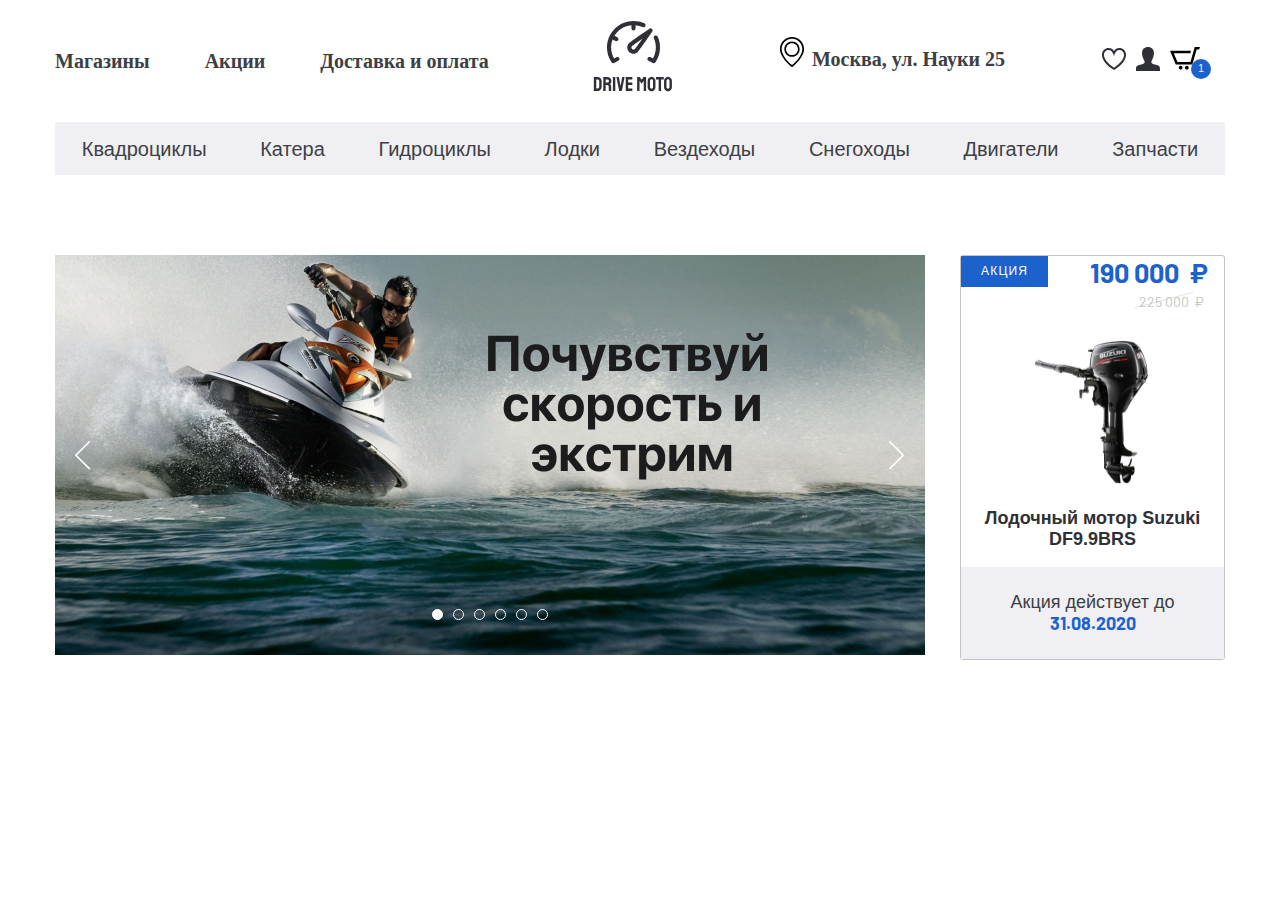
==== index.html @ 630fdca0 "Адаптив шапки и баннера index.html" ====
<!DOCTYPE html>
<html lang="ru">
<head>
  <meta charset="UTF-8">
  <meta name="viewport" content="width=device-width, initial-scale=1.0">
  <meta http-equiv="X-UA-Compatible" content="ie=edge">
  <title>Интернет-магазин мыла ручной работы</title>
  <link rel="stylesheet" href="css/normalize.css">
  <link rel="stylesheet" href="css/slick.css">
  <link rel="stylesheet" href="css/fonts.css">
  <link rel="stylesheet" href="css/ion.rangeSlider.min.css">
  <link rel="stylesheet" href="css/jquery.formstyler.css">
  <link rel="stylesheet" href="css/jquery.rateyo.min.css">
  <link rel="stylesheet" href="css/jquery.formstyler.theme.css">
  <link href="https://fonts.googleapis.com/css2?family=Barlow:wght@400;700&display=swap" rel="stylesheet">
  <link rel="stylesheet" href="css/style.css">
  <link rel="stylesheet" href="css/media.css">
</head>
<body>

   <header class="header page-section">
      <div class="header__top">
        <div class="container">
           <div class="header__top-inner">
              <nav class="menu">
                <button class="menu__btn">
                  <div class="menu__btn-line"></div>
                  <div class="menu__btn-line"></div>
                  <div class="menu__btn-line"></div>
                </button>
                 <ul class="menu__list">
                    <li class="menu__item"><a class="menu__link" href="#">Магазины</a></li>
                    <li class="menu__item"><a class="menu__link" href="#">Акции</a></li>
                    <li class="menu__item"><a class="menu__link" href="#">Доставка и оплата</a></li>
                 </ul>
              </nav>
              <a class="mobile-logo" href="#">
                <img class="mobile-logo__img" src="images/mobile-logo.svg" alt="">
              </a>
              <a class="logo" href="#">
                 <img class="logo__img" src="images/logo.svg" alt="">
              </a>
              <div class="header__box">
                 <p class="header__address">Москва, ул. Науки 25</p>
                 <ul class="user-list">
                    <li class="user-list__item">
                       <a class="user-list__link" href="#">
                          <img src="images/favorite.svg" alt="">
                       </a>
                    </li>
                    <li class="user-list__item">
                       <a class="user-list__link" href="#">
                          <img src="images/user.svg" alt="">
                       </a>
                    </li>
                    <li class="user-list__item">
                       <a class="user-list__link basket" href="#">
                          <img src="images/basket.svg" alt="">
                          <p class="basket__num">1</p>
                       </a>
                    </li>
                 </ul>
              </div>
           </div>
        </div>  
      </div>
      <ul class="menu-mobile__list">
        <li class="menu-mobile__item">
          <a class="menu-mobile__link" href="#">
            <img class="menu-mobile__img" src="../images/user.svg" alt="">
            <p>Войти</p>
          </a>
        </li>
        <li class="menu-mobile__item">
          <a class="menu-mobile__link" href="#">
            <img class="menu-mobile__img" src="../images/user.svg" alt="">
            <p>Регистрация</p>
          </a>
        </li>
        <li class="menu-mobile__item">
          <a class="menu-mobile__link" href="#">
            <img class="menu-mobile__img" src="../images/heart.svg" alt="">
            <p>Избранное</p>
          </a>
        </li>
        <li class="menu-mobile__item">
          <a class="menu-mobile__link" href="#">
            <img class="menu-mobile__img" src="../images/basket.svg" alt="">
            <p>Корзина</p>
          </a>
        </li>
        <li class="menu-mobile__item">
          <a class="menu-mobile__link" href="#">
            <img class="menu-mobile__img" src="../images/shop.svg" alt="">
            <p>Магазины</p>
          </a>
        </li>
        <li class="menu-mobile__item">
          <a class="menu-mobile__link" href="#">
            <img class="menu-mobile__img" src="../images/sale.svg" alt="">
            <p>Акции</p>
          </a>
        </li>
        <li class="menu-mobile__item">
          <a class="menu-mobile__link" href="#">
            <img class="menu-mobile__img" src="../images/delivery.svg" alt="">
            <p>Доставка и оплата</p>
          </a>
        </li>
        <li class="menu-mobile__item">
          <a class="menu-mobile__link" href="#">
            <p>Квадроциклы</p>
          </a>
        </li>
        <li class="menu-mobile__item">
          <a class="menu-mobile__link" href="#">
            <p>Катера</p>
          </a>
        </li>
        <li class="menu-mobile__item">
          <a class="menu-mobile__link" href="#">
            <p>Гидроциклы</p>
          </a>
        </li>
        <li class="menu-mobile__item">
          <a class="menu-mobile__link" href="#">
            <p>Лодки</p>
          </a>
        </li>
        <li class="menu-mobile__item">
          <a class="menu-mobile__link" href="#">
            <p>Вездеходы</p>
          </a>
        </li>
        <li class="menu-mobile__item">
          <a class="menu-mobile__link" href="#">
            <p>Снегоходы</p>
          </a>
        </li>
        <li class="menu-mobile__item">
          <a class="menu-mobile__link" href="#">
            <p>Двигатели</p>
          </a>
        </li>
        <li class="menu-mobile__item">
          <a class="menu-mobile__link" href="#">
            <p>Запчасти</p>
          </a>
        </li>
      </ul>
      <div class="header__bottom">
        <div class="container">
              <ul class="menu-categories">
                <li class="menu-categories__item">
                   <a class="menu-categories__link" href="#">Квадроциклы</a>
                </li>
                <li class="menu-categories__item">
                   <a class="menu-categories__link" href="#">Катера</a>
                </li>
                <li class="menu-categories__item">
                   <a class="menu-categories__link" href="#">Гидроциклы</a>
                </li>
                <li class="menu-categories__item">
                   <a class="menu-categories__link" href="#">Лодки</a>
                </li>
                <li class="menu-categories__item">
                   <a class="menu-categories__link" href="#">Вездеходы</a>
                </li>
                <li class="menu-categories__item">
                   <a class="menu-categories__link" href="#">Снегоходы</a>
                </li>
                <li class="menu-categories__item">
                   <a class="menu-categories__link" href="#">Двигатели</a>
                </li>
                <li class="menu-categories__item">
                   <a class="menu-categories__link" href="#">Запчасти</a>
                </li>
              </ul>
        </div> 
      </div>
   </header>

   <section class="banner-section page-section">
      <div class="container">
         <div class="banner-section__inner">
            <div class="banner-section__slider">
               <a class="banner-section__slider-item">
                  <img class="banner-section__slider-img" src="images/banner-slider.jpg" alt="">
               </a>
               <a class="banner-section__slider-item" href="#">
                  <img class="banner-section__slider-img" src="images/banner-slider.jpg" alt="">
               </a>
               <a class="banner-section__slider-item" href="#">
                  <img class="banner-section__slider-img" src="images/banner-slider.jpg" alt="">
               </a>
               <a class="banner-section__slider-item" href="#">
                  <img class="banner-section__slider-img" src="images/banner-slider.jpg" alt="">
               </a>
               <a class="banner-section__slider-item" href="#">
                  <img class="banner-section__slider-img" src="images/banner-slider.jpg" alt="">
               </a>
               <a class="banner-section__slider-item" href="#">
                  <img class="banner-section__slider-img" src="images/banner-slider.jpg" alt="">
               </a>
            </div>
              <a class="banner-section__item sale-item" href="#">
                <div class="sale-item__top">
                    <p class="sale-item__info">
                      акция
                    </p>
                    <div class="sale-item__price">
                      <div class="price sale-item__price-new">190 000</div>
                      <div class="price sale-item__price-old">225 000</div>
                    </div>
                </div>
                    <img alt="" class="sale-item__img" src="images/content/sale-1.png">
                    <h5 class="sale-item__title">Лодочный мотор Suzuki DF9.9BRS</h5>
                    <div class="sale-item__footer">
                      Акция действует до
                      <span>31.08.2020</span>
                    </div>
              </a>
          </div>
      </div>
   </section>

<!--   <div class="search page-section">
    <div class="container">
    <div class="search__inner">
      <div class="search__tabs">
        <a class="tab search__tabs-item tab--active" href="#tab-1">Поиск по номеру</a>
        <a class="tab search__tabs-item" href="#tab-2">Поиск по марке</a>
        <a class="tab search__tabs-item" href="#tab-3">Поиск по названию товара</a>
      </div>
      <div class="search__content">
        <div id="tab-1" class="tabs-content search__content-item tabs-content--active">
          <form class="search__content-form" action="">
            <input class="search__content-input" type="text" placeholder="Введите номер" name="" id="">
            <button class="search__content-btn" type="submit">Искать</button>
          </form>
        </div>
        <div id="tab-2" class="tabs-content search__content-item">
          <form class="search__content-form" action="">
            <input class="search__content-input" type="text" placeholder="Введите марку" name="" id="">
            <button class="search__content-btn" type="submit">Искать</button>
          </form>
        </div>
        <div id="tab-3" class="tabs-content search__content-item">
          <form class="search__content-form" action="">
            <input class="search__content-input" type="text" placeholder="Введите название товара" name="" id="">
            <button class="search__content-btn" type="submit">Искать</button>
          </form>
        </div>
      </div>
    </div>
    </div>
  </div>

   <section class="categories page-section">
    <div class="container">
      <div class="categories__inner">
        <a class="categories__item" href="#">
          <div class="categories__item-info">
            <h4 class="categories__item-title">Квадроциклы</h4>
            <p class="categories__item-text">Подробнее &rsaquo;</p>
          </div>
          <div class="categories__item-img">
            <img src="images/category-1.png" alt="">
          </div>
        </a>
        <a class="categories__item" href="#">
          <div class="categories__item-info">
            <h4 class="categories__item-title categories__item-title--active">Гидроциклы</h4>
            <p class="categories__item-text">Подробнее &rsaquo;</p>
          </div>
          <div class="categories__item-img">
            <img src="images/category-2.png" alt="">
          </div>
        </a>
        <a class="categories__item" href="#">
          <div class="categories__item-info">
            <h4 class="categories__item-title">Катера</h4>
            <p class="categories__item-text">Подробнее &rsaquo;</p>
          </div>
          <div class="categories__item-img">
            <img src="images/category-3.png" alt="">
          </div>
        </a>
        <a class="categories__item" href="#">
          <div class="categories__item-info">
            <h4 class="categories__item-title">Снегоходы</h4>
            <p class="categories__item-text">Подробнее &rsaquo;</p>
          </div>
          <div class="categories__item-img">
            <img src="images/category-4.png" alt="">
          </div>
        </a>
        <a class="categories__item" href="#">
          <div class="categories__item-info">
            <h4 class="categories__item-title">Вездеходы</h4>
            <p class="categories__item-text">Подробнее &rsaquo;</p>
          </div>
          <div class="categories__item-img">
            <img src="images/category-5.png" alt="">
          </div>
        </a>
        <a class="categories__item" href="#">
          <div class="categories__item-info">
            <h4 class="categories__item-title">Двигатели</h4>
            <p class="categories__item-text">Подробнее &rsaquo;</p>
          </div>
          <div class="categories__item-img">
            <img src="images/category-6.png" alt="">
          </div>
        </a>
      </div>
    </div>
   </section>

   <section class="popular page-section">
        <div class="container">
          <h1 class="popular__title">Популярные товары</h1>
          <div class="popular__inner">
            <div class="tabs-wrapper">
              <div class="tabs products__tabs">
                <a class="tab products__tab tab--active" href="#popular-tab-1">запчасти</a>
                <a class="tab products__tab" href="#popular-tab-2">моторы</a>
                <a class="tab products__tab" href="#popular-tab-3">шины</a>
                <a class="tab products__tab" href="#popular-tab-4">электроника</a>
                <a class="tab products__tab" href="#popular-tab-5">инструменты</a>
                <a class="tab products__tab" href="#popular-tab-6">аксессуары</a>
              </div>
              <div class="tabs-container popular__container">
                <div id="popular-tab-1" class="tabs-content popular__content tabs-content--active">
                  <div class="popular-slider">
                    <div class="popular-slider__item">
                      <div class="popular-item__wrapper">
                        <button class="popular-item__favorite"></button>
                        <button class="popular-item__basket">
                          <img src="images/basket-blue.svg" alt="">
                        </button>
                        <a class="popular-item__notify-link" href="#">Сообщить о поступлении</a>
                        <a class="popular-item" href="#">
                          <p class="popular-item__hover-text">
                            посмотреть товар
                          </p>
                          <img class="popular-item__img" src="images/content/product-1.png" alt="Водонепроницаемый рюкзак">
                          <h4 class="popular-item__title">Водонепроницаемый рюкзак</h4>
                          <p class="price popular-item__price">9 800</p>
                          <p class="popular-item__notify-text">нет в наличии</p>
                        </a>
                      </div>
                    </div>
                    <div class="popular-slider__item">
                      <div class="popular-item__wrapper">
                        <button class="popular-item__favorite"></button>
                        <button class="popular-item__basket">
                          <img src="images/basket-blue.svg" alt="">
                        </button>
                        <a class="popular-item__notify-link" href="#">Сообщить о поступлении</a>
                        <a class="popular-item popular-item--sale" href="#">
                          <p class="popular-item__hover-text">
                            посмотреть товар
                          </p>
                          <img class="popular-item__img" src="images/content/product-2.png"
                            alt="Спасательный жилет BRP Men's Airflow PFD">
                          <h4 class="popular-item__title">Спасательный жилет BRP Men's Airflow PFD</h4>
                          <p class="price popular-item__price">6 900</p>
                          <p class="popular-item__notify-text">нет в наличии</p>
                        </a>
                      </div>
                    </div>
                    <div class="popular-slider__item">
                      <div class="popular-item__wrapper">
                        <button class="popular-item__favorite"></button>
                        <button class="popular-item__basket">
                          <img src="images/basket-blue.svg" alt="">
                        </button>
                        <a class="popular-item__notify-link" href="#">Сообщить о поступлении</a>
                        <a class="popular-item" href="#">
                          <p class="popular-item__hover-text">
                            посмотреть товар
                          </p>
                          <img class="popular-item__img" src="images/content/product-3.png" alt="BRP Audio-Premium System">
                          <h4 class="popular-item__title">BRP Audio-Premium System</h4>
                          <p class="price popular-item__price">68 000</p>
                          <p class="popular-item__notify-text">нет в наличии</p>
                        </a>
                      </div>
                    </div>
                    <div class="popular-slider__item">
                      <div class="popular-item__wrapper popular-item__not-available">
                        <button class="popular-item__favorite"></button>
                        <button class="popular-item__basket">
                          <img src="images/basket-blue.svg" alt="">
                        </button>
                        <a class="popular-item__notify-link" href="#">Сообщить о поступлении</a>
                        <a class="popular-item popular-item--sale" href="#">
                          <p class="popular-item__hover-text">
                            посмотреть товар
                          </p>
                          <img class="popular-item__img" src="images/content/product-4.png" alt="Спасательное снаряжение">
                          <h4 class="popular-item__title">Спасательное снаряжение</h4>
                          <p class="price popular-item__price">9 800</p>
                          <p class="popular-item__notify-text">нет в наличии</p>
                        </a>
                      </div>
                    </div>
                    <div class="popular-slider__item">
                      <div class="popular-item__wrapper">
                        <button class="popular-item__favorite"></button>
                        <button class="popular-item__basket">
                          <img src="images/basket-blue.svg" alt="">
                        </button>
                        <a class="popular-item__notify-link" href="#">Сообщить о поступлении</a>
                        <a class="popular-item" href="#">
                          <p class="popular-item__hover-text">
                            посмотреть товар
                          </p>
                          <img class="popular-item__img" src="images/content/product-3.png" alt="BRP Audio-Premium System">
                          <h4 class="popular-item__title">BRP Audio-Premium System</h4>
                          <p class="price popular-item__price">68 000</p>
                          <p class="popular-item__notify-text">нет в наличии</p>
                        </a>
                      </div>
                    </div>
                  </div>
                </div>
                <div id="popular-tab-2" class="tabs-content popular__content">
                  <div class="popular-slider">
                    <div class="popular-slider__item">
                      <div class="popular-item__wrapper">
                        <button class="popular-item__favorite"></button>
                        <button class="popular-item__basket">
                          <img src="images/basket-blue.svg" alt="">
                        </button>
                        <a class="popular-item__notify-link" href="#">Сообщить о поступлении</a>
                        <a class="popular-item" href="#">
                          <p class="popular-item__hover-text">
                            посмотреть товар
                          </p>
                          <img class="popular-item__img" src="images/content/product-1.png" alt="Водонепроницаемый рюкзак">
                          <h4 class="popular-item__title">Водонепроницаемый рюкзак</h4>
                          <p class="price popular-item__price">9 800</p>
                          <p class="popular-item__notify-text">нет в наличии</p>
                        </a>
                      </div>
                    </div>
                    <div class="popular-slider__item">
                      <div class="popular-item__wrapper">
                        <button class="popular-item__favorite"></button>
                        <button class="popular-item__basket">
                          <img src="images/basket-blue.svg" alt="">
                        </button>
                        <a class="popular-item__notify-link" href="#">Сообщить о поступлении</a>
                        <a class="popular-item popular-item--sale" href="#">
                          <p class="popular-item__hover-text">
                            посмотреть товар
                          </p>
                          <img class="popular-item__img" src="images/content/product-2.png" alt="Спасательный жилет BRP Men's Airflow PFD">
                          <h4 class="popular-item__title">Спасательный жилет BRP Men's Airflow PFD</h4>
                          <p class="price popular-item__price">6 900</p>
                          <p class="popular-item__notify-text">нет в наличии</p>
                        </a>
                      </div>
                    </div>
                    <div class="popular-slider__item">
                      <div class="popular-item__wrapper">
                        <button class="popular-item__favorite"></button>
                        <button class="popular-item__basket">
                          <img src="images/basket-blue.svg" alt="">
                        </button>
                        <a class="popular-item__notify-link" href="#">Сообщить о поступлении</a>
                        <a class="popular-item" href="#">
                          <p class="popular-item__hover-text">
                            посмотреть товар
                          </p>
                          <img class="popular-item__img" src="images/content/product-3.png" alt="BRP Audio-Premium System">
                          <h4 class="popular-item__title">BRP Audio-Premium System</h4>
                          <p class="price popular-item__price">68 000</p>
                          <p class="popular-item__notify-text">нет в наличии</p>
                        </a>
                      </div>
                    </div>
                    <div class="popular-slider__item">
                      <div class="popular-item__wrapper popular-item__not-available">
                        <button class="popular-item__favorite"></button>
                        <button class="popular-item__basket">
                          <img src="images/basket-blue.svg" alt="">
                        </button>
                        <a class="popular-item__notify-link" href="#">Сообщить о поступлении</a>
                        <a class="popular-item popular-item--sale" href="#">
                          <p class="popular-item__hover-text">
                            посмотреть товар
                          </p>
                          <img class="popular-item__img" src="images/content/product-4.png" alt="Спасательное снаряжение">
                          <h4 class="popular-item__title">Спасательное снаряжение</h4>
                          <p class="price popular-item__price">9 800</p>
                          <p class="popular-item__notify-text">нет в наличии</p>
                        </a>
                      </div>
                    </div>
                <div id="popular-tab-3" class="tabs-content popular__content">slider-3</div>
                <div id="popular-tab-4" class="tabs-content popular__content">slider-4</div>
                <div id="popular-tab-5" class="tabs-content popular__content">slider-5</div>
                <div id="popular-tab-6" class="tabs-content popular__content">slider-6</div>
              </div>
            </div>
            <div class="popular__more">
              <a class="popular__more-link" href="#">Показать еще</a>
            </div>
          </div>
        </div>
   </section>

   <div class="banner page-section">
    <div class="container">
      <a class="banner-link" href="#">
        <img src="images/content/banner.jpg" alt="">
      </a>
    </div>
   </div>  
   
      <section class="products page-section">
        <div class="container">
          <h1 class="products__title">С этим товаром покупают</h1>
          <div class="products__inner">
            <div class="tabs-wrapper">
              <div class="tabs products__tabs">
                <a class="tab products__tab tab--active" href="#product-tab-1">запчасти</a>
                <a class="tab products__tab" href="#product-tab-2">моторы</a>
                <a class="tab products__tab" href="#product-tab-3">шины</a>
                <a class="tab products__tab" href="#product-tab-4">электроника</a>
                <a class="tab products__tab" href="#product-tab-5">инструменты</a>
                <a class="tab products__tab" href="#product-tab-6">аксессуары</a>
              </div>
              <div class="tabs-container products__container">
                <div id="product-tab-1" class="tabs-content products__content tabs-content--active">
                  <div class="product-slider">
                    <div class="product-slider__item">
                      <div class="product-item__wrapper">
                        <button class="product-item__favorite"></button>
                        <button class="product-item__basket">
                          <img src="images/basket-blue.svg" alt="">
                        </button>
                        <a class="product-item__notify-link" href="#">Сообщить о поступлении</a>
                        <a class="product-item" href="#">
                          <p class="product-item__hover-text">
                            посмотреть товар
                          </p>
                          <img class="product-item__img" src="images/content/product-1.png" alt="Водонепроницаемый рюкзак">
                          <h4 class="product-item__title">Водонепроницаемый рюкзак</h4>
                          <p class="price product-item__price">9 800</p>
                          <p class="product-item__notify-text">нет в наличии</p>
                        </a>
                      </div>
                    </div>
                    <div class="product-slider__item">
                      <div class="product-item__wrapper">
                        <button class="product-item__favorite"></button>
                        <button class="product-item__basket">
                          <img src="images/basket-blue.svg" alt="">
                        </button>
                        <a class="product-item__notify-link" href="#">Сообщить о поступлении</a>
                        <a class="product-item product-item--sale" href="#">
                          <p class="product-item__hover-text">
                            посмотреть товар
                          </p>
                          <img class="product-item__img" src="images/content/product-2.png"
                            alt="Спасательный жилет BRP Men's Airflow PFD">
                          <h4 class="product-item__title">Спасательный жилет BRP Men's Airflow PFD</h4>
                          <p class="price product-item__price">6 900</p>
                          <p class="product-item__notify-text">нет в наличии</p>
                        </a>
                      </div>
                    </div>
                    <div class="product-slider__item">
                      <div class="product-item__wrapper">
                        <button class="product-item__favorite"></button>
                        <button class="product-item__basket">
                          <img src="images/basket-blue.svg" alt="">
                        </button>
                        <a class="product-item__notify-link" href="#">Сообщить о поступлении</a>
                        <a class="product-item" href="#">
                          <p class="product-item__hover-text">
                            посмотреть товар
                          </p>
                          <img class="product-item__img" src="images/content/product-3.png" alt="BRP Audio-Premium System">
                          <h4 class="product-item__title">BRP Audio-Premium System</h4>
                          <p class="price product-item__price">68 000</p>
                          <p class="product-item__notify-text">нет в наличии</p>
                        </a>
                      </div>
                    </div>
                    <div class="product-slider__item">
                      <div class="product-item__wrapper product-item__not-available">
                        <button class="product-item__favorite"></button>
                        <button class="product-item__basket">
                          <img src="images/basket-blue.svg" alt="">
                        </button>
                        <a class="product-item__notify-link" href="#">Сообщить о поступлении</a>
                        <a class="product-item product-item--sale" href="#">
                          <p class="product-item__hover-text">
                            посмотреть товар
                          </p>
                          <img class="product-item__img" src="images/content/product-4.png" alt="Спасательное снаряжение">
                          <h4 class="product-item__title">Спасательное снаряжение</h4>
                          <p class="price product-item__price">9 800</p>
                          <p class="product-item__notify-text">нет в наличии</p>
                        </a>
                      </div>
                    </div>
                    <div class="product-slider__item">
                      <div class="product-item__wrapper product-item__not-available">
                        <button class="product-item__favorite"></button>
                        <button class="product-item__basket">
                          <img src="images/basket-blue.svg" alt="">
                        </button>
                        <a class="product-item__notify-link" href="#">Сообщить о поступлении</a>
                        <a class="product-item product-item--sale" href="#">
                          <p class="product-item__hover-text">
                            посмотреть товар
                          </p>
                          <img class="product-item__img" src="images/content/product-5.png"
                            alt="BRP Audio-портативная система">
                          <h4 class="product-item__title">BRP Audio-портативная система</h4>
                          <p class="price product-item__price">9 800</p>
                          <p class="product-item__notify-text">нет в наличии</p>
                        </a>
                      </div>
                    </div>
                    <div class="product-slider__item">
                      <div class="product-item__wrapper">
                        <button class="product-item__favorite"></button>
                        <button class="product-item__basket">
                          <img src="images/basket-blue.svg" alt="">
                        </button>
                        <a class="product-item__notify-link" href="#">Сообщить о поступлении</a>
                        <a class="product-item" href="#">
                          <p class="product-item__hover-text">
                            посмотреть товар
                          </p>
                          <img class="product-item__img" src="images/content/product-6.png" alt="Garmin Echomap Plus 62cv">
                          <h4 class="product-item__title">Garmin Echomap Plus 62cv</h4>
                          <p class="price product-item__price">45 800</p>
                          <p class="product-item__notify-text">нет в наличии</p>
                        </a>
                      </div>
                    </div>
                    <div class="product-slider__item">
                      <div class="product-item__wrapper product-item__not-available">
                        <button class="product-item__favorite"></button>
                        <button class="product-item__basket">
                          <img src="images/basket-blue.svg" alt="">
                        </button>
                        <a class="product-item__notify-link" href="#">Сообщить о поступлении</a>
                        <a class="product-item product-item--sale" href="#">
                          <p class="product-item__hover-text">
                            посмотреть товар
                          </p>
                          <img class="product-item__img" src="images/content/product-7.png" alt="RF D.E.S.S.TM Key">
                          <h4 class="product-item__title">RF D.E.S.S.TM Key</h4>
                          <p class="price product-item__price">9 800</p>
                          <p class="product-item__notify-text">нет в наличии</p>
                        </a>
                      </div>
                    </div>
                    <div class="product-slider__item">
                      <div class="product-item__wrapper">
                        <button class="product-item__favorite"></button>
                        <button class="product-item__basket">
                          <img src="images/basket-blue.svg" alt="">
                        </button>
                        <a class="product-item__notify-link" href="#">Сообщить о поступлении</a>
                        <a class="product-item" href="#">
                          <p class="product-item__hover-text">
                            посмотреть товар
                          </p>
                          <img class="product-item__img" src="images/content/product-8.png" alt="Мужской костюм 3мм">
                          <h4 class="product-item__title">Мужской костюм 3мм</h4>
                          <p class="price product-item__price">7 000</p>
                          <p class="product-item__notify-text">нет в наличии</p>
                        </a>
                      </div>
                    </div>
                  </div>
                </div>
                <div id="product-tab-2" class="tabs-content products__content">
                  <div class="product-slider">
                    <div class="product-slider__item">
                      <div class="product-item__wrapper">
                        <button class="product-item__favorite"></button>
                        <button class="product-item__basket">
                          <img src="images/basket-blue.svg" alt="">
                        </button>
                        <a class="product-item__notify-link" href="#">Сообщить о поступлении</a>
                        <a class="product-item" href="#">
                          <p class="product-item__hover-text">
                            посмотреть товар
                          </p>
                          <img class="product-item__img" src="images/content/product-1.png" alt="Водонепроницаемый рюкзак">
                          <h4 class="product-item__title">Водонепроницаемый рюкзак</h4>
                          <p class="price product-item__price">9 800</p>
                          <p class="product-item__notify-text">нет в наличии</p>
                        </a>
                      </div>
                    </div>
                    <div class="product-slider__item">
                      <div class="product-item__wrapper">
                        <button class="product-item__favorite"></button>
                        <button class="product-item__basket">
                          <img src="images/basket-blue.svg" alt="">
                        </button>
                        <a class="product-item__notify-link" href="#">Сообщить о поступлении</a>
                        <a class="product-item product-item--sale" href="#">
                          <p class="product-item__hover-text">
                            посмотреть товар
                          </p>
                          <img class="product-item__img" src="images/content/product-2.png"
                            alt="Спасательный жилет BRP Men's Airflow PFD">
                          <h4 class="product-item__title">Спасательный жилет BRP Men's Airflow PFD</h4>
                          <p class="price product-item__price">6 900</p>
                          <p class="product-item__notify-text">нет в наличии</p>
                        </a>
                      </div>
                    </div>
                    <div class="product-slider__item">
                      <div class="product-item__wrapper">
                        <button class="product-item__favorite"></button>
                        <button class="product-item__basket">
                          <img src="images/basket-blue.svg" alt="">
                        </button>
                        <a class="product-item__notify-link" href="#">Сообщить о поступлении</a>
                        <a class="product-item" href="#">
                          <p class="product-item__hover-text">
                            посмотреть товар
                          </p>
                          <img class="product-item__img" src="images/content/product-3.png" alt="BRP Audio-Premium System">
                          <h4 class="product-item__title">BRP Audio-Premium System</h4>
                          <p class="price product-item__price">68 000</p>
                          <p class="product-item__notify-text">нет в наличии</p>
                        </a>
                      </div>
                    </div>
                    <div class="product-slider__item">
                      <div class="product-item__wrapper product-item__not-available">
                        <button class="product-item__favorite"></button>
                        <button class="product-item__basket">
                          <img src="images/basket-blue.svg" alt="">
                        </button>
                        <a class="product-item__notify-link" href="#">Сообщить о поступлении</a>
                        <a class="product-item product-item--sale" href="#">
                          <p class="product-item__hover-text">
                            посмотреть товар
                          </p>
                          <img class="product-item__img" src="images/content/product-4.png" alt="Спасательное снаряжение">
                          <h4 class="product-item__title">Спасательное снаряжение</h4>
                          <p class="price product-item__price">9 800</p>
                          <p class="product-item__notify-text">нет в наличии</p>
                        </a>
                      </div>
                    </div>
                    <div class="product-slider__item">
                      <div class="product-item__wrapper product-item__not-available">
                        <button class="product-item__favorite"></button>
                        <button class="product-item__basket">
                          <img src="images/basket-blue.svg" alt="">
                        </button>
                        <a class="product-item__notify-link" href="#">Сообщить о поступлении</a>
                        <a class="product-item product-item--sale" href="#">
                          <p class="product-item__hover-text">
                            посмотреть товар
                          </p>
                          <img class="product-item__img" src="images/content/product-5.png"
                            alt="BRP Audio-портативная система">
                          <h4 class="product-item__title">BRP Audio-портативная система</h4>
                          <p class="price product-item__price">9 800</p>
                          <p class="product-item__notify-text">нет в наличии</p>
                        </a>
                      </div>
                    </div>
                    <div class="product-slider__item">
                      <div class="product-item__wrapper">
                        <button class="product-item__favorite"></button>
                        <button class="product-item__basket">
                          <img src="images/basket-blue.svg" alt="">
                        </button>
                        <a class="product-item__notify-link" href="#">Сообщить о поступлении</a>
                        <a class="product-item" href="#">
                          <p class="product-item__hover-text">
                            посмотреть товар
                          </p>
                          <img class="product-item__img" src="images/content/product-6.png" alt="Garmin Echomap Plus 62cv">
                          <h4 class="product-item__title">Garmin Echomap Plus 62cv</h4>
                          <p class="price product-item__price">45 800</p>
                          <p class="product-item__notify-text">нет в наличии</p>
                        </a>
                      </div>
                    </div>
                    <div class="product-slider__item">
                      <div class="product-item__wrapper product-item__not-available">
                        <button class="product-item__favorite"></button>
                        <button class="product-item__basket">
                          <img src="images/basket-blue.svg" alt="">
                        </button>
                        <a class="product-item__notify-link" href="#">Сообщить о поступлении</a>
                        <a class="product-item product-item--sale" href="#">
                          <p class="product-item__hover-text">
                            посмотреть товар
                          </p>
                          <img class="product-item__img" src="images/content/product-7.png" alt="RF D.E.S.S.TM Key">
                          <h4 class="product-item__title">RF D.E.S.S.TM Key</h4>
                          <p class="price product-item__price">9 800</p>
                          <p class="product-item__notify-text">нет в наличии</p>
                        </a>
                      </div>
                    </div>
                    <div class="product-slider__item">
                      <div class="product-item__wrapper">
                        <button class="product-item__favorite"></button>
                        <button class="product-item__basket">
                          <img src="images/basket-blue.svg" alt="">
                        </button>
                        <a class="product-item__notify-link" href="#">Сообщить о поступлении</a>
                        <a class="product-item" href="#">
                          <p class="product-item__hover-text">
                            посмотреть товар
                          </p>
                          <img class="product-item__img" src="images/content/product-8.png" alt="Мужской костюм 3мм">
                          <h4 class="product-item__title">Мужской костюм 3мм</h4>
                          <p class="price product-item__price">7 000</p>
                          <p class="product-item__notify-text">нет в наличии</p>
                        </a>
                      </div>
                    </div>
                  </div>
                </div>
                <div id="product-tab-3" class="tabs-content products__content">slider-3</div>
                <div id="product-tab-4" class="tabs-content products__content">slider-4</div>
                <div id="product-tab-5" class="tabs-content products__content">slider-5</div>
                <div id="product-tab-6" class="tabs-content products__content">slider-6</div>
              </div>
            </div>
          </div>
        </div>
      </section>

      <footer class="footer">
        <div class="container">
          <div class="footer__top">
            <div class="footer__top-inner">
              <div class="footer__top-item footer__top-newsletter">
                <h5 class="footer__top-title">Подпишитесь на нашу рассылку
                и узнавайте об акциях быстрее</h5>
                <form class="footer-form" action="#">
                  <input class="footer-form__input" type="text" placeholder="Введите ваш e-mail">
                  <button class="footer-form__btn" type="submit">Отправить</button>
                </form>
              </div>
              <div class="footer__top-item">
                <h5 class="footer__top-title">Информация</h5>
                <ul class="footer-list">
                  <li class="footer-list__item">
                    <a class="footer-list__link" href="#">О компании</a>
                  </li>
                  <li class="footer-list__item">
                    <a class="footer-list__link" href="#">Контакты</a>
                  </li>
                  <li class="footer-list__item">
                    <a class="footer-list__link" href="#">Акции</a>
                  </li>
                  <li class="footer-list__item">
                    <a class="footer-list__link" href="#">Магазины</a>
                  </li>
                </ul>
              </div>
              <div class="footer__top-item">
                <h5 class="footer__top-title">Интернет-магазин</h5>
                <ul class="footer-list">
                  <li class="footer-list__item">
                    <a class="footer-list__link" href="#">Доставка и самовывоз</a>
                  </li>
                  <li class="footer-list__item">
                    <a class="footer-list__link" href="#">Оплата</a>
                  </li>
                  <li class="footer-list__item">
                    <a class="footer-list__link" href="#">Возврат-обмен</a>
                  </li>
                  <li class="footer-list__item">
                    <a class="footer-list__link" href="#">Новости</a>
                  </li>
                </ul>
               </div>
              <div class="footer__top-item footer__top-social">
                <ul class="social-list">
                  <li class="social-list__item">
                    <a class="social-list__link" href="#">
                      <img src="images/telegram.svg" alt="Telegram">
                    </a>
                  </li>
                  <li class="social-list__item">
                    <a class="social-list__link" href="#">
                      <img src="images/vk.svg" alt="ВКонтакте">
                    </a>
                  </li>
                  <li class="social-list__item">
                    <a class="social-list__link" href="#">
                      <img src="images/yandex-zen.svg" alt="Яндекс.Дзен">
                    </a>
                  </li>
                  <li class="social-list__item">
                    <a class="social-list__link" href="#">
                      <img src="images/youtube.svg" alt="YouTube">
                    </a>
                  </li>
                </ul>
              </div>
            </div>
          </div>
          <div class="footer__bottom">
            <a class="footer__bottom-link" href="#">Договор оферты</a>
            <a class="footer__bottom-link" href="#">Политика обработки персональных данных</a>
          </div>
        </div>
      </footer>  -->

  <script src="https://ajax.googleapis.com/ajax/libs/jquery/3.4.1/jquery.min.js"></script>
  <script src="js/slick.min.js"></script>
  <script src="js/ion.rangeSlider.min.js"></script>
  <script src="js/jquery.formstyler.min.js"></script>
  <script src="js/jquery.rateyo.min.js"></script>
  <script src="js/main.js"></script>
</body>
</html>
---- css/fonts.css ----
@font-face {
   font-family: 'SFProDisplay-Regular', sans-serif;
   src: url('../fonts/SFProDisplay-Regular.woff2') format('woff2'),
        url('../fonts/SFProDisplay-Regular.woff') format('woff');
        font-weight: 400;
        font-style: normal;
        font-display: swap;
}

@font-face {
   font-family: 'SFProDisplay-Medium', sans-serif;
   src: url('../fonts/SFProDisplay-Medium.woff2') format('woff2'),
        url('../fonts/SFProDisplay-Medium.woff') format('woff');
        font-weight: 500;
        font-style: normal;
        font-display: swap;
}

@font-face {
   font-family: 'SFProDisplay-Semibold', sans-serif;
   src: url('../fonts/SFProDisplay-Semibold.woff2') format('woff2'),
        url('../fonts/SFProDisplay-Semibold.woff') format('woff');
        font-weight: 600;
        font-style: normal;
        font-display: swap;
}

@font-face {
   font-family: 'SFProDisplay-Bold', sans-serif;
   src: url('../fonts/SFProDisplay-Bold.woff2') format('woff2'),
        url('../fonts/SFProDisplay-Bold.woff') format('woff');
        font-weight: 700;
        font-style: normal;
        font-display: swap;
}
---- css/ion.rangeSlider.min.css ----
/*!Ion.RangeSlider, 2.3.1, © Denis Ineshin, 2010 - 2019, IonDen.com, Build date: 2019-12-19 16:51:02*/.irs{position:relative;display:block;-webkit-touch-callout:none;-webkit-user-select:none;-khtml-user-select:none;-moz-user-select:none;-ms-user-select:none;user-select:none;font-size:12px;font-family:Arial,sans-serif}.irs-line{position:relative;display:block;overflow:hidden;outline:none !important}.irs-bar{position:absolute;display:block;left:0;width:0}.irs-shadow{position:absolute;display:none;left:0;width:0}.irs-handle{position:absolute;display:block;box-sizing:border-box;cursor:default;z-index:1}.irs-handle.type_last{z-index:2}.irs-min,.irs-max{position:absolute;display:block;cursor:default}.irs-min{left:0}.irs-max{right:0}.irs-from,.irs-to,.irs-single{position:absolute;display:block;top:0;left:0;cursor:default;white-space:nowrap}.irs-grid{position:absolute;display:none;bottom:0;left:0;width:100%;height:20px}.irs-with-grid .irs-grid{display:block}.irs-grid-pol{position:absolute;top:0;left:0;width:1px;height:8px;background:#000}.irs-grid-pol.small{height:4px}.irs-grid-text{position:absolute;bottom:0;left:0;white-space:nowrap;text-align:center;font-size:9px;line-height:9px;padding:0 3px;color:#000}.irs-disable-mask{position:absolute;display:block;top:0;left:-1%;width:102%;height:100%;cursor:default;background:rgba(0,0,0,0);z-index:2}.lt-ie9 .irs-disable-mask{background:#000;filter:alpha(opacity=0);cursor:not-allowed}.irs-disabled{opacity:.4}.irs-hidden-input{position:absolute !important;display:block !important;top:0 !important;left:0 !important;width:0 !important;height:0 !important;font-size:0 !important;line-height:0 !important;padding:0 !important;margin:0 !important;overflow:hidden;outline:none !important;z-index:-9999 !important;background:none !important;border-style:solid !important;border-color:transparent !important}.irs--flat{height:40px}.irs--flat.irs-with-grid{height:60px}.irs--flat .irs-line{top:25px;height:12px;background-color:#e1e4e9;border-radius:4px}.irs--flat .irs-bar{top:25px;height:12px;background-color:#ed5565}.irs--flat .irs-bar--single{border-radius:4px 0 0 4px}.irs--flat .irs-shadow{height:1px;bottom:16px;background-color:#e1e4e9}.irs--flat .irs-handle{top:22px;width:16px;height:18px;background-color:transparent}.irs--flat .irs-handle>i:first-child{position:absolute;display:block;top:0;left:50%;width:2px;height:100%;margin-left:-1px;background-color:#da4453}.irs--flat .irs-handle.state_hover>i:first-child,.irs--flat .irs-handle:hover>i:first-child{background-color:#a43540}.irs--flat .irs-min,.irs--flat .irs-max{top:0;padding:1px 3px;color:#999;font-size:10px;line-height:1.333;text-shadow:none;background-color:#e1e4e9;border-radius:4px}.irs--flat .irs-from,.irs--flat .irs-to,.irs--flat .irs-single{color:white;font-size:10px;line-height:1.333;text-shadow:none;padding:1px 5px;background-color:#ed5565;border-radius:4px}.irs--flat .irs-from:before,.irs--flat .irs-to:before,.irs--flat .irs-single:before{position:absolute;display:block;content:"";bottom:-6px;left:50%;width:0;height:0;margin-left:-3px;overflow:hidden;border:3px solid transparent;border-top-color:#ed5565}.irs--flat .irs-grid-pol{background-color:#e1e4e9}.irs--flat .irs-grid-text{color:#999}.irs--big{height:55px}.irs--big.irs-with-grid{height:70px}.irs--big .irs-line{top:33px;height:12px;background-color:white;background:linear-gradient(to bottom, #ddd -50%, white 150%);border:1px solid #ccc;border-radius:12px}.irs--big .irs-bar{top:33px;height:12px;background-color:#92bce0;border:1px solid #428bca;background:linear-gradient(to bottom, #ffffff 0%, #428bca 30%, #b9d4ec 100%);box-shadow:inset 0 0 1px 1px rgba(255,255,255,0.5)}.irs--big .irs-bar--single{border-radius:12px 0 0 12px}.irs--big .irs-shadow{height:1px;bottom:16px;background-color:rgba(66,139,202,0.5)}.irs--big .irs-handle{top:25px;width:30px;height:30px;border:1px solid rgba(0,0,0,0.3);background-color:#cbcfd5;background:linear-gradient(to bottom, white 0%, #B4B9BE 30%, white 100%);box-shadow:1px 1px 2px rgba(0,0,0,0.2),inset 0 0 3px 1px white;border-radius:30px}.irs--big .irs-handle.state_hover,.irs--big .irs-handle:hover{border-color:rgba(0,0,0,0.45);background-color:#939ba7;background:linear-gradient(to bottom, white 0%, #919BA5 30%, white 100%)}.irs--big .irs-min,.irs--big .irs-max{top:0;padding:1px 5px;color:white;text-shadow:none;background-color:#9f9f9f;border-radius:3px}.irs--big .irs-from,.irs--big .irs-to,.irs--big .irs-single{color:white;text-shadow:none;padding:1px 5px;background-color:#428bca;background:linear-gradient(to bottom, #428bca 0%, #3071a9 100%);border-radius:3px}.irs--big .irs-grid-pol{background-color:#428bca}.irs--big .irs-grid-text{color:#428bca}.irs--modern{height:55px}.irs--modern.irs-with-grid{height:55px}.irs--modern .irs-line{top:25px;height:5px;background-color:#d1d6e0;background:linear-gradient(to bottom, #e0e4ea 0%, #d1d6e0 100%);border:1px solid #a3adc1;border-bottom-width:0;border-radius:5px}.irs--modern .irs-bar{top:25px;height:5px;background:#20b426;background:linear-gradient(to bottom, #20b426 0%, #18891d 100%)}.irs--modern .irs-bar--single{border-radius:5px 0 0 5px}.irs--modern .irs-shadow{height:1px;bottom:21px;background-color:rgba(209,214,224,0.5)}.irs--modern .irs-handle{top:37px;width:12px;height:13px;border:1px solid #a3adc1;border-top-width:0;box-shadow:1px 1px 1px rgba(0,0,0,0.1);border-radius:0 0 3px 3px}.irs--modern .irs-handle>i:nth-child(1){position:absolute;display:block;top:-4px;left:1px;width:6px;height:6px;border:1px solid #a3adc1;background:white;transform:rotate(45deg)}.irs--modern .irs-handle>i:nth-child(2){position:absolute;display:block;box-sizing:border-box;top:0;left:0;width:10px;height:12px;background:#e9e6e6;background:linear-gradient(to bottom, white 0%, #e9e6e6 100%);border-radius:0 0 3px 3px}.irs--modern .irs-handle>i:nth-child(3){position:absolute;display:block;box-sizing:border-box;top:3px;left:3px;width:4px;height:5px;border-left:1px solid #a3adc1;border-right:1px solid #a3adc1}.irs--modern .irs-handle.state_hover,.irs--modern .irs-handle:hover{border-color:#7685a2;background:#c3c7cd;background:linear-gradient(to bottom, #ffffff 0%, #919ba5 30%, #ffffff 100%)}.irs--modern .irs-handle.state_hover>i:nth-child(1),.irs--modern .irs-handle:hover>i:nth-child(1){border-color:#7685a2}.irs--modern .irs-handle.state_hover>i:nth-child(3),.irs--modern .irs-handle:hover>i:nth-child(3){border-color:#48536a}.irs--modern .irs-min,.irs--modern .irs-max{top:0;font-size:10px;line-height:1.333;text-shadow:none;padding:1px 5px;color:white;background-color:#d1d6e0;border-radius:5px}.irs--modern .irs-from,.irs--modern .irs-to,.irs--modern .irs-single{font-size:10px;line-height:1.333;text-shadow:none;padding:1px 5px;background-color:#20b426;color:white;border-radius:5px}.irs--modern .irs-from:before,.irs--modern .irs-to:before,.irs--modern .irs-single:before{position:absolute;display:block;content:"";bottom:-6px;left:50%;width:0;height:0;margin-left:-3px;overflow:hidden;border:3px solid transparent;border-top-color:#20b426}.irs--modern .irs-grid{height:25px}.irs--modern .irs-grid-pol{background-color:#dedede}.irs--modern .irs-grid-text{color:silver;font-size:13px}.irs--sharp{height:50px;font-size:12px;line-height:1}.irs--sharp.irs-with-grid{height:57px}.irs--sharp .irs-line{top:30px;height:2px;background-color:black;border-radius:2px}.irs--sharp .irs-bar{top:30px;height:2px;background-color:#ee22fa}.irs--sharp .irs-bar--single{border-radius:2px 0 0 2px}.irs--sharp .irs-shadow{height:1px;bottom:21px;background-color:rgba(0,0,0,0.5)}.irs--sharp .irs-handle{top:25px;width:10px;height:10px;background-color:#a804b2}.irs--sharp .irs-handle>i:first-child{position:absolute;display:block;top:100%;left:0;width:0;height:0;border:5px solid transparent;border-top-color:#a804b2}.irs--sharp .irs-handle.state_hover,.irs--sharp .irs-handle:hover{background-color:black}.irs--sharp .irs-handle.state_hover>i:first-child,.irs--sharp .irs-handle:hover>i:first-child{border-top-color:black}.irs--sharp .irs-min,.irs--sharp .irs-max{color:white;font-size:14px;line-height:1;top:0;padding:3px 4px;opacity:.4;background-color:#a804b2;border-radius:2px}.irs--sharp .irs-from,.irs--sharp .irs-to,.irs--sharp .irs-single{font-size:14px;line-height:1;text-shadow:none;padding:3px 4px;background-color:#a804b2;color:white;border-radius:2px}.irs--sharp .irs-from:before,.irs--sharp .irs-to:before,.irs--sharp .irs-single:before{position:absolute;display:block;content:"";bottom:-6px;left:50%;width:0;height:0;margin-left:-3px;overflow:hidden;border:3px solid transparent;border-top-color:#a804b2}.irs--sharp .irs-grid{height:25px}.irs--sharp .irs-grid-pol{background-color:#dedede}.irs--sharp .irs-grid-text{color:silver;font-size:13px}.irs--round{height:50px}.irs--round.irs-with-grid{height:65px}.irs--round .irs-line{top:36px;height:4px;background-color:#dee4ec;border-radius:4px}.irs--round .irs-bar{top:36px;height:4px;background-color:#006cfa}.irs--round .irs-bar--single{border-radius:4px 0 0 4px}.irs--round .irs-shadow{height:4px;bottom:21px;background-color:rgba(222,228,236,0.5)}.irs--round .irs-handle{top:26px;width:24px;height:24px;border:4px solid #006cfa;background-color:white;border-radius:24px;box-shadow:0 1px 3px rgba(0,0,255,0.3)}.irs--round .irs-handle.state_hover,.irs--round .irs-handle:hover{background-color:#f0f6ff}.irs--round .irs-min,.irs--round .irs-max{color:#333;font-size:14px;line-height:1;top:0;padding:3px 5px;background-color:rgba(0,0,0,0.1);border-radius:4px}.irs--round .irs-from,.irs--round .irs-to,.irs--round .irs-single{font-size:14px;line-height:1;text-shadow:none;padding:3px 5px;background-color:#006cfa;color:white;border-radius:4px}.irs--round .irs-from:before,.irs--round .irs-to:before,.irs--round .irs-single:before{position:absolute;display:block;content:"";bottom:-6px;left:50%;width:0;height:0;margin-left:-3px;overflow:hidden;border:3px solid transparent;border-top-color:#006cfa}.irs--round .irs-grid{height:25px}.irs--round .irs-grid-pol{background-color:#dedede}.irs--round .irs-grid-text{color:silver;font-size:13px}.irs--square{height:50px}.irs--square.irs-with-grid{height:60px}.irs--square .irs-line{top:31px;height:4px;background-color:#dedede}.irs--square .irs-bar{top:31px;height:4px;background-color:black}.irs--square .irs-shadow{height:2px;bottom:21px;background-color:#dedede}.irs--square .irs-handle{top:25px;width:16px;height:16px;border:3px solid black;background-color:white;-webkit-transform:rotate(45deg);-ms-transform:rotate(45deg);transform:rotate(45deg)}.irs--square .irs-handle.state_hover,.irs--square .irs-handle:hover{background-color:#f0f6ff}.irs--square .irs-min,.irs--square .irs-max{color:#333;font-size:14px;line-height:1;top:0;padding:3px 5px;background-color:rgba(0,0,0,0.1)}.irs--square .irs-from,.irs--square .irs-to,.irs--square .irs-single{font-size:14px;line-height:1;text-shadow:none;padding:3px 5px;background-color:black;color:white}.irs--square .irs-grid{height:25px}.irs--square .irs-grid-pol{background-color:#dedede}.irs--square .irs-grid-text{color:silver;font-size:11px}
---- css/style.css ----
html {
   box-sizing: border-box;
}

*, *::after, *::before {
   box-sizing: inherit;
}

a {
   text-decoration: none;
   color: inherit;
   /*display: inline-block;*/
}

ul, li {
   padding: 0;
   margin: 0;
   list-style: none;
}

h1, h2, h3, h4, h5, h6 {
   margin: 0;
}

p {
  margin: 0;
}

body {
   color: #3e3f44;
   font-family: 'SFProDisplay-Regular', sans-serif;
   font-size: 20px;
   line-height: 24px;
   font-weight: 400;
   overflow-x: hidden;
   min-width: 320px;
}

.container {
   max-width: 1200px;
   padding: 0 15px;
   margin: 0 auto;
}

.page-section {
  margin-bottom: 80px;
}

.title {
  color: #2F3035;
  font-size: 20px;
  line-height: 24px;
}

.header__top-inner {
   display: flex;
   justify-content: space-between;
   align-items: center;
   min-height: 122px;
   font-family: "SFProDisplay-Bold", serif;
   font-weight:700;
}

.menu-mobile__list {
  display: none;
}

.mobile-logo {
  display: none;
}

.menu__btn {
  display: none;
}

.menu__item {
   display: inline-block;
}

.menu__item + .menu__item {
   padding-left: 50px;
}

.header__box {
   display: flex;
}

.header__address {
   margin-right: 60px;
   width: 265px;
   padding-left: 35px;
   position: relative;
}

.header__address::before {
   content:"";
   position: absolute;
   background-image: url('../images/map1.svg');
   width: 30px;
   height: 30px;
   left: 0;
   top: -10px;
}

.user-list {
   margin-right: 15px;
   display: flex;
   align-items: center;
}

.user-list__item {
   display: inline-block;
   padding-right: 10px;
}

.basket {
   position: relative;
}

.basket__num {
   position: absolute;
   font-weight: 500;
   font-size: 10px;
   font-family: "SFProDisplay-Medium", sans-serif;
   color: #fff;
   line-height: 20px;
   width: 20px;
   height: 20px;
   background-color: #1C62CD;
   border-radius: 50%;
   text-align: center;
   bottom: -5px;
   right: -11px;
}

.menu-categories {
   background-color: #F0F0F4;
   display: flex;
   align-items: center;
   justify-content: space-around;
   min-height: 53px;
}

.menu-categories__item {
   position: relative;
}

.menu-categories__link {
   transition: all .3s;
   font-weight: 400;
   padding: 15px 0 14px;
   position: relative;
}

.menu-categories__link::before {
   content: "";
   position: absolute;
   width: 0;
   right: 0;
   left: auto;
   background-color: #1C62CD;
   height: 3px;
   bottom: -2px;
   transition: all .3s;
}

.menu-categories__link:hover {
   color:black;
}

.menu-categories__link:hover::before {
   width: 100%;
   right: auto;
   left: 0;
}

.banner-section__inner {
   display: flex;
   justify-content: space-between;
}

.banner-section__slider {
   max-width:870px;
}

.banner-section__slider-img {
  object-fit:cover;
  min-height: 400px;
}

.banner-section__slider-btn,
.product-slider__slider-btn,
.popular-slider__slider-btn {
   position:absolute;
   top:50%;
   transform:translateY(-50%);
   background-color: transparent;
   border: none;
   margin: 0;
   padding: 0;
   z-index: 5;
   cursor: pointer;
}

.banner-section__slider-btnprev {
   left: 20px;
}

.banner-section__slider-btnnext {
   right: 20px;
}

.slick-dots {
   position: absolute;
   bottom: 40px;
   left: 0;
   right: 0;
   text-align: center;
}

.slick-dots li {
   display: inline-block;
   padding: 0 5px;
}

.slick-dots button {
   padding: 0;
   margin: 0;
   font-size: 0;
   width: 11px;
   height: 11px;
   border-radius:50%;
   border:1px solid #fff;
   background-color: transparent;
}

.slick-active button {
   background-color: #fff;
}

.sale-item {
   max-width: 265px;
   text-align: center;
   border: 1px solid #c4c4c4;
   border-radius:3px;
   display: flex;
   flex-direction: column;
   justify-content: space-between;
}

.sale-item__top {
  display:flex;
  justify-content: space-between;
  align-items: flex-start;
}

.sale-item__info {
  color: #fff;
  /*height:30px;*/
  background-color: #1C62CD;
  text-transform: uppercase;
  padding: 8px 20px;
  font-size: 12px;
  line-height: 15px;
  letter-spacing: 0.1em;
}

.sale-item__price {
  text-align: right;
}

.price {
  font-family: 'Barlow', sans-serif;
  position: relative;
}

.sale-item__price-new {
  font-weight: 700;
  font-size: 27px;
  line-height: 32px;
  color: #1C62CD;
  margin-right: 6px;
  padding-right: 10px;
}

.sale-item__price-new::after {
  content: '₽';
  padding-left: 10px;
}

.sale-item__price-old {
  font-weight: 400;
  font-size: 14px;
  display: inline-block;
  line-height: 17px;
  color: #C4C4C4;
  margin-right: 15px;
  padding: 2px 5px;
  background: url('../images/old-line.svg') no-repeat;
}

.sale-item__price-old::after {
  content: '₽';
  padding-left: 5px;
}

.sale-item__img {
  width: 125px;
  height: 176px;
  margin:0 auto;
}

.sale-item__title {
  font-family: 'SFProDisplay-Bold', sans-serif;
  font-weight: 700;
  font-size: 18px;
  line-height: 21px;
  color: #2F3035;
  padding: 0 20px;
  margin-bottom: 7px;
}

.sale-item__footer {
  background: #F0F0F4;
  font-weight: 400;
  font-size: 18px;
  line-height: 21px;
  padding: 25px 20px;
}

.sale-item__footer span {
  color: #1C62CD;
  font-family: 'Barlow', sans-serif;
  font-weight: 700;
  display: block;
}

.search__tabs {
  margin-bottom: 26px;
}

.search__tabs-item {
  padding: 11px 26px 12px;
}

.search__tabs-item.tab--active {
  background: #F0F0F4;
  border-radius: 5px;
  font-family: 'SFProDisplay-Bold', sans-serif;
  font-weight: 700;
}

.tabs-content {
  display: none;
}

.tabs-content.tabs-content--active {
  display: block;
}

.search__content-form {
  display: flex;
}

.search__content-input {
  width: 100%;
  background-color: #F0F0F4;
  border: none;
  padding: 5px 20px;
  font-size: 16px;
  line-height: 19px;
}

.search__content-input::placeholder {
  color: #656464;
}

.search__content-btn {
  font-family: 'SFProDisplay-Bold', sans-serif;
  font-weight:bold;
  font-size:14px;
  line-height:17px;
  letter-spacing: 0.12em;
  text-transform: uppercase;
  background-color: #1C62CD;
  filter: drop-shadow(0px 4px 4px rgba(0, 0, 0, 0.25));
  color:#fff;
  padding: 17px 41px;
  border:none;
  margin-left: -3px;
}

.search__content-btn:active {
  border: 1px solid #1C62CD;
}

/* Категории */

.categories__inner {
  display: flex;
  justify-content: space-between;
  flex-wrap: wrap;
}

.categories__item {
  margin-bottom: 30px;
  border: 1px solid #CDCDCD;
  border-radius: 3px;
  min-width: 370px;
  display: flex;
  padding: 20px 20px 16px;
  transition: all .3s;
}

.categories__item:hover {
  box-shadow: 0px 4px 4px rgba(0, 0, 0, 0.25);
}

.categories__item-info {
  width: 50%;
  display: flex;
  flex-direction: column;
  justify-content: space-between;
}

.categories__item-img {
  margin:0 auto;
}

.categories__item-title {
  font-family: 'Barlow', sans-serif;
  font-weight: 700;
  font-size: 23px;
  line-height: 28px;
  color: #2F3035;
}

.categories__item-title:hover {
  color: #1C62CD;
  transition: all .3s;
}

.categories__item-text {
  font-family: 'SFProDisplay-Bold', sans-serif;
  font-size: 14px;
  line-height: 17px;
  color: #C4C4C4;
}

/* Популярные товары */

.product-slider__slider-btnprev,
.popular-slider__slider-btnprev {
  left: -40px;
}

.product-slider__slider-btnnext,
.popular-slider__slider-btnnext {
  right: -40px;
}

.products__title,
.popular__title {
  font-family: 'Barlow', sans-serif;
  font-weight: 700;
  font-size: 25px;
  line-height: 30px;
  margin-bottom: 25px;
}

.products__tabs,
.popular__tabs {
  font-family: 'SF Pro Display', sans-serif;
  font-weight: 500;
  font-size: 15px;
  line-height: 18px;
  margin-bottom: 25px;
}

.products__tab,
.popular__tab {
  margin-right: 50px;
  padding-bottom: 10px;
}

.products__tab.tab--active,
.popular__tab.tab--active {
  border-bottom: 2px solid #1C62CD;
}

.product-item__wrapper,
.popular-item__wrapper {
  position: relative;
  width: 271px;
  height: 403px;
  border: 1px solid #1C62CD;
  border-radius: 3px;
  text-align: center;
  padding: 50px 20px 31px;
  transition: all .2s;
}

.product-item__wrapper.product-item__wrapper--list {
  width: 100%;
  height: 353px;
}

.product-item__wrapper.product-item__wrapper--list .product-item__hover-text {
  width: 50%;
  left:25%;
}

.product-item__wrapper:hover,
.popular-item__wrapper:hover {
  box-shadow: 3px 3px 25px rgba(50, 50, 50, 0.35);
  color: #1C62CD;
}

.product-item__title,
.popular-item__title {
  font-family: 'SFProDisplay-Regular', sans-serif;
  font-size: 18px;
  line-height: 21px;
  text-align: center;
  padding: 11px 20px;
}

.product-item__favorite,
.popular-item__favorite {
  position: absolute;
  top: 16px;
  right: 19px;
  width: 24px;
  height: 22px;
  background-color: transparent;
  border: none;
  cursor: pointer;
}

.product-item__favorite::before,
.popular-item__favorite::before {
  content: '';
  position: absolute;
  width: 24px;
  height: 22px;
  top: 0;
  left: 0;
  background-image: url('../images/heart.svg');
}

.product-item__favorite--active::before,
.popular-item__favorite--active::before {
  background-image: url('../images/heart-active.svg');
}

.product-item__price,
.popular-item__price {
  font-weight: 700;
  font-size: 30px;
  line-height: 36px;
  text-align: center;
}

.product-item__price::after,
.popular-item__price::after {
  content: '₽';
  padding-left: 5px;
}

.product-item__basket,
.popular-item__basket {
  position: absolute;
  right: 0;
  bottom: 0;
  border: 2px solid #1C62CD;
  border-bottom: none;
  border-right: none;
  width: 60px;
  height: 40px;
  border-radius: 10px 0px 0px 0px;
  padding: 10px;
  cursor: pointer;
}

.product-item__img,
.popular-item__img {
  width: 200px;
}

.product-item__hover-text,
.popular-item__hover-text {
  padding: 18px 21px;
  width: 230px;
  height: 61px;
  background-color: rgba(255, 255, 255, 0.9);
  box-shadow: 0px 0px 15px rgba(0, 0, 0, 0.2);
  border-radius: 3px;
  position: absolute;
  top: 33%;
  opacity: 0;
  transition: all .2s;
}

.product-item:hover .product-item__hover-text,
.popular-item:hover .product-item__hover-text {
  opacity: 1;
  transition: all .2s;
  color: #2F3035;
}

.product-item--sale::before,
.popular-item--sale::before {
  content: 'SALE';
  width: 63px;
  height: 25px;
  background: #1C62CD;
  color: #fff;
  padding: 6px 15px 8px;
  position: absolute;
  top:0;
  left: 0;
  font-size: 12px;
  line-height: 14px;
  letter-spacing: 0.07em;
}

.product-item__wrapper.product-item__not-available .product-item__price,
.popular-item__wrapper.popular-item__not-available .popular-item__price {
  display: none;
}

.product-item__notify-text,
.popular-item__notify-text {
  display: none;
}

.product-item__wrapper.product-item__not-available .product-item__notify-text,
.popular-item__wrapper.popular-item__not-available .popular-item__notify-text {
  display: block;
  font-family: 'SF Pro Display';
  font-weight: 700;
  font-size: 18px;
  line-height: 21px;
  text-align: center;
  color: #2F3035;
}

.product-item__wrapper.product-item__not-available .product-item__basket,
.popular-item__wrapper.popular-item__not-available .popular-item__basket {
  display: none;
}

.product-item__notify-link,
.popular-item__notify-link {
  display: none;
}

.product-item:hover .product-item__notify-link,
.popular-item:hover .popular-item__notify-link {
  color: #2F3035;
}

.product-item__wrapper.product-item__not-available .product-item__notify-link,
.popular-item__wrapper.popular-item__not-available .popular-item__notify-link {
  display: block;
  font-weight: 400;
  font-size: 16px;
  line-height: 19px;
  color: #1C62CD;
  position: absolute;
  bottom: 25px;
  left: 40px;
  border-bottom: 1px solid #1C62CD;
}

.popular__more {
  text-align: center;
  margin-top: 35px;
}

.popular__more-link {
  text-transform: uppercase;
  font-weight: 400;
  font-size: 15px;
  line-height: 18px;
  letter-spacing: 0.12em;
  background: #F0F0F4;
  padding: 15px 43px;
}

/* Подвал */

.footer {
  background-color: #f0f0f4;
  width: 100%;
}

.footer__top {
  padding-top: 43px;
}

.footer__top-inner {
  display: flex;
  justify-content: space-between;
}

.footer__top-item {
  margin-right: 97px;
}

.footer__top-newsletter.footer__top-item {
  width: 295px;
}

.footer__top-title {
  font-family: 'SF Pro Display';
  font-weight: 700;
  font-size: 14px;
  line-height: 17px;
}

.footer-form {
  margin-top: 34px;
  display: flex;
  justify-content: space-between;
}

.footer-form__input {
  border: none;
  font-family: 'SF Pro Display';
  font-size: 14px;
  line-height: 17px;
  padding: 8px 0 8px 12px;
  width: 100%;
}

.footer-form__input::placeholder {
  color: #C4C4C4;
}

.footer-form__btn {
  font-family: 'SF Pro Display';
  text-transform: uppercase;
  padding: 10px 16px;
  font-size: 11px;
  font-weight: 600;
  line-height: 13px;
  text-align: center;
  letter-spacing: 0.12em;
  background-color: #1c62cd;
  color: #fff;
  border: none;
}

.footer-list {
  font-size: 14px;
  line-height: 22px;
}

.footer__top-social.footer__top-item {
  width: 250px;
}

.social-list {
  height: 100%;
  display: flex;
  align-items: center;
  margin-left: 50px;
}

.social-list__item {
  margin-right: 30px;
}

.social-list__link img {
  width:30px;
  height:100%;
}

.footer__bottom {
  padding: 46px 0 27px;
  display: flex;
  justify-content: center;
}

.footer__bottom-link {
  font-size: 10px;
  line-height: 12px;
  color: #48494D;
  margin: 0 40px;
}

/* Страница каталога */

.breadcrumbs {
  margin: 40px 0;
}

.breadcrumbs__list-item {
  display: inline-block;
  padding-right: 16px;
  margin-right: 10px;
  font-weight: 400;
  font-size: 15px;
  line-height: 18px;
  color: #C4C4C4;
  position: relative;
}

.breadcrumbs__list-item::before {
  content: "";
  width: 6px;
  height: 10px;
  position: absolute;
  top: 4px;
  right: -3px;
  background-image: url('../images/back-arrow.svg');
}

.breadcrumbs__list-item:last-child::before {
  display: none;
}

.catalog {
  margin-bottom: 100px;
}

.catalog__title {
  font-family: 'SFProDisplay-Semibold', sans-serif;
  font-weight: 700;
  font-size: 30px;
  line-height: 36px;
  margin-bottom: 26px;
}

.catalog__filter {
  display: flex;
  justify-content: space-between;
  margin-bottom: 50px;
}

.catalog__filter-items button {
  font-family: 'SFProDisplay-Regular', sans-serif;
  font-size: 14px;
  line-height: 17px;
  background: #F0F0F4;
  border-radius: 3px;
  border: none;
  padding: 4px 23px;
  opacity: 0.7;
  cursor: pointer;
}

.catalog__filter-items button + button {
  margin-left: 8px;
}

.catalog__filter-btn {
  display: flex;
  align-items: center;
}

.catalog__filter-btn button {
  border: none;
  background-color: transparent;
  cursor: pointer;
  margin: 0;
  padding: 0;
}

.catalog__filter-btn button + button {
  margin-left: 10px;
}

button.catalog__filter-button {
  opacity: 0.3;
  outline: none;
}

button.catalog__filter-button--active {
  opacity: 1;
}

.select-item {
  font-family: 'SFProDisplay-Regular', sans-serif;
  font-size: 14px;
  line-height: 17px;
  border: 2px solid #E5E5E5;
  margin-right: 34px;
  padding: 8px 10px 8px 20px;
}

.select-item .jq-selectbox__select {
  color: #2F3035;
  width: 178px;
}

.catalog__inner {
  display: flex;
}

.catalog__inner-aside {
  min-width: 290px;
  margin-right: 20px;
}

.catalog__inner-list {
  display: flex;
  justify-content: space-between;
  flex-wrap: wrap;
}

.catalog__inner-list .product-item__wrapper {
  margin-bottom: 30px;
}

.pagination {
  width: 100%;
  margin-top: 70px;
}

.pagination-list {
  display: flex;
  justify-content: center;
}

.pagination-list__item {
  font-family: 'Barlow', sans-serif;
  font-style: normal;
  font-weight: 400;
  font-size: 18px;
  line-height: 22px;
  color: #C4C4C4;
  margin-right: 10px;
  padding: 8px 13px;
  border: 2px solid transparent;
}

.pagination-list__item.active {
  display: block;
  padding: 8px 15px;
  border: 2px solid #1c62cd;
  color: #1C62CD;
  font-family: 'Barlow';
  font-style: normal;
  font-weight: 600;
  font-size: 18px;
  line-height: 22px;
}

.aside-filter__tabs {
  display: flex;
  justify-content: space-between;
}

.aside-filter__tab {
  font-family: 'SFProDisplay-Regular', sans-serif;
  font-size: 16px;
  line-height: 19px;
  letter-spacing: 0.09em;
  text-transform: uppercase;
  color: #C4C4C4;
  width: 50%;
}

.aside-filter__tab.tab--active {
  font-family: 'SFProDisplay-Bold', sans-serif;
  font-weight:700;
  color: #2F3035;
}

.aside-filter__tab.tab--active span {
  display: inline-block;
  padding-bottom: 7px;
  border-bottom: 2px solid #1C62CD;
}

.aside-filter__item-drop {
  margin: 40px 0;
}

.aside-filter__item-title {
  font-family: 'SFProDisplay-Semibold', sans-serif;
  font-weight: 600;
  font-size: 16px;
  line-height: 19px;
  padding-left: 26px;
}

.filter__item-drop {
  cursor: pointer;
  position: relative;
}

.filter__item-drop::before {
  content:"";
  width: 12px;
  height: 8px;
  position: absolute;
  left: 0;
  bottom:5px;
  background-image: url('../images/arrow-down.svg');
  transform: rotate(180deg);
}

.filter__item-drop--active::before {
  transform: rotate(0deg);
}

.aside-filter__content {
  display: flex;
  flex-wrap: wrap;
  margin-top: 10px;
}

.aside-filter__content-box {
  width: 50%;
  margin-bottom: 10px;
}

.aside-filter__content-label {
  font-family: 'SFProDisplay-Regular', sans-serif;
  font-weight: 400;
  font-size: 14px;
  line-height: 17px;
  cursor: pointer;
}

.jq-checkbox,
.jq-radio {
  width: 14px;
  height: 14px;
  border: 1.5px solid #c4c4c498;
  box-shadow: none;
  background: #fff;
  border-radius: 2px;
  vertical-align: -2px;
  margin: 0 8px 0 0;
}

.jq-checkbox.focused,
.jq-radio.focused {
  border: 1.5px solid #c4c4c498;
}

.jq-checkbox.checked,
.jq-radio.checked {
  border: none;
  background: #1C62CD;
}

.jq-checkbox.checked .jq-checkbox__div {
  width: 8px;
  height: 6px;
  margin: 4px 0 0 3px;
  border-bottom: none;
  border-left: none;
  transform: rotate(0deg);
  background-image: url('../images/check.svg');
}

.jq-radio.checked 
.jq-radio__div {
  width: 8px;
  height: 6px;
  margin: 4px 0 0 3px;
  border-radius: none;
  background: none;
  background-image: url('../images/check.svg');
  box-shadow: none;
}

.irs--flat {
  width: 100%;
  margin-top: -15px;
}

.irs--flat .irs-line {
  top: 25px;
  height: 1px;
  background-color: #E0E0E0;
  border-radius: 0;
}

.irs--flat .irs-bar {
  top: 24px;
  height: 3px;
  background-color: #1C62CD;
}

.irs--flat .irs-from, .irs--flat .irs-to, .irs--flat .irs-single {
  display: none;
}

.irs--flat .irs-min, .irs--flat .irs-max {
  top: 55px;
  padding: 0;
  color: #999;
  text-decoration: underline;
  font-family: 'Barlow', sans-serif;
  font-size: 14px;
  line-height: 17px;
  color: #1C62CD;
  text-shadow: none;
  background-color: transparent;
  border-radius: 0;
  visibility: visible !important;
  padding-left: 27px;
  cursor: pointer;
}

.irs-min::before,
.irs-max::before {
  position: absolute;
  padding-right: 10px;
  font-size: 14px;
  line-height: 17px;
  color: #C4C4C4;
  left: 0;
}

.irs-min::before {
  content: "от";
}

.irs-max::before {
  content: "до";
}

.irs--flat .irs-handle {
  top: 22px;
  width: 8px;
  height: 8px;
  background-color: #1C62CD;
  border-radius: 50%;
}

.irs--flat .irs-handle>i:first-child,
.irs--flat .irs-handle.state_hover>i:first-child,
.irs--flat .irs-handle:hover>i:first-child {
  background-color: #1C62CD;
}

.aside-filter__item-list {
  margin: 50px 0 40px;
}

.filter__item-list {
  display: flex;
  justify-content: space-between;
  flex-wrap: wrap;
  border-bottom: 2px solid #C4C4C4;
  padding: 26px 0 0 26px;
}

.filter-list__title {
  font-family: 'SFProDisplay-Semibold', sans-serif;
  font-weight: 600;
  font-size: 16px;
  line-height: 19px;
  color: #2F3035;
  padding-bottom: 14px;
}

.jq-selectbox select,
.jq-select-multiple select {
  display:none;
}

.jq-selectbox__select {
  line-height: 17px;
  color: #48494d;
  font: 14px 'Barlow', sans-serif;
  width: 57px;
  height: 20px;
  padding: 0 45px 0 10px;
  border-radius: 0;
  background: transparent;
  text-shadow: none;
  box-shadow: none;
  border: none;
}

.jq-selectbox__select:hover {
  background: transparent;
}

.jq-selectbox__select:active {
  background: #fff;
  box-shadow: none;
}

.jq-selectbox.focused .jq-selectbox__select {
  border: none;
}

.jq-selectbox__trigger {
  position: absolute;
  top: 0;
  right: 0;
  width: 34px;
  height: 100%;
  border-left: none;
}

.jq-selectbox__trigger-arrow {
  top: 5px;
  right: 5px;
  border: none;
  width: 12px;
  height: 8px;
  background-image: url('../images/arrow-down.svg');
  transform: rotate(180deg);
}

.jq-selectbox li {
  min-height: 18px;
  padding: 5px 5px 6px 15px;
  color: rgba(0, 0, 0, 0.6);
}

.jq-selectbox li.selected,
.jq-selectbox li:hover {
  background-color: rgba(107, 126, 172, 0.05);
  color: rgba(0, 0, 0, 0.6);
}

.jq-selectbox__dropdown {
  font: 14px 'Barlow', sans-serif;
  width: 100%;
  margin: 0 0 0 5px;
  padding: 10px 0 10px 0;
  border: 1px solid #E0E0E0;
  border-radius: 0;
  background: #FFF;
  box-shadow: none;
}

.filter-more {
  width: 100%;
}

.filter-more__btn {
  font-size: 14px;
  line-height: 17px;
  padding-top: 18px;
  border-bottom: 1px solid #1C62CD;
  background-color: transparent;
  color: #1C62CD;
}

.filter-more__btn:hover {
  border-bottom: none;
}

.filter-search {
  width: 100%;
  height: 30px;
  padding: 8px 20px;
  font-size: 12px;
  line-height: 14px;
  border: 1px solid #E0E0E0;
  margin: 10px 0 20px 0;
}

.filter-search::placeholder {
  color: #BDBEC2;
}

.btn-checked .aside-filter__content {
  flex-wrap: nowrap;
  justify-content: space-between;
}

.btn-checked .aside-filter__content-box {
  width: auto;
}

.btn-checked .aside-filter__content-label {
  width: 63px;
  height: 25px;
  font-family: 'SFProDisplay-Bold', sans-serif;
  font-weight: 700;
  font-size: 12px;
  line-height: 14px;
  letter-spacing: 0.07em;
  color: #c4c4c4;
  margin-top: 20px;
  display: block;
  position: relative;
}

.btn-checked .jq-checkbox {
  background: #F0F0F4;
  padding: 6px 15px;
  width: 63px;
  height: 25px;
  border: none;
}

.btn-checked .jq-checkbox.checked {
  background: #1C62CD;
  color: #fff;
}

.btn-checked .jq-checkbox.checked ~ .btn-checked__text {
  color: #fff;
}

.btn-checked .jq-checkbox.checked .jq-checkbox__div {
  display: none;
}

.btn-checked__text {
  text-transform: uppercase;
  position: absolute;
  top: 6px;
  left: 50%;
  transform: translate(-50%);
  z-index: 5;
}

.filter-btn__choose {
  text-transform: uppercase;
  background: #F0F0F4;
  padding: 17px 85px;
  font-family: 'SFProDisplay-Regular', sans-serif;
  font-size: 15px;
  line-height: 18px;
  text-align: center;
  letter-spacing: 0.12em;
  color: #BDBEC2;
  margin-bottom: 15px;
  border: none;
  cursor: pointer;
}

.filter-btn__choose--active {
  background-color: #1C62CD;
  color: #fff;
}

.aside-filter__item-btn {
  text-align: center;
}

.filter__extra {
  font-family: 'SFProDisplay-Regular', sans-serif;
  font-size: 13px;
  line-height: 16px;
  position: relative;
  padding-right: 29px;
  display: inline-block;
}

.filter__extra::after {
  content: "";
  width: 12px;
  height: 8px;
  position: absolute;
  right: 0;
  bottom: 3px;
  background-image: url('../images/arrow-down.svg');
  transform: rotate(0deg);
}

.filter__extra.filter__item-drop--active::after {
  transform: rotate(180deg);
}

.filter__extra-content {
  display: none;
  color: #BDBEC2;
  font-size: 15px;
}

.filter-btn__reset {
  margin-top: 15px;
  border: none;
  background: transparent;
  font-family: 'SFProDisplay-Regular', sans-serif;
  font-size: 13px;
  line-height: 16px;
  display: inline-block;
  border-bottom: 1px solid #C4C4C4;
  color: #C4C4C4;
  cursor: pointer;
}

.filter-btn__reset:hover {
  border-bottom: none;
}

/* Карточка товара */

.product-card__inner {
  display: flex;
  justify-content: space-between;
}

.product-card__img-box {
  font-family: 'Barlow', sans-serif;
  width: 500px;
  padding-top: 64px;
  text-align: center;
  position: relative;
}

.product-card__img-box::before {
  content: 'SALE';
  width: 94px;
  height: 44px;
  padding: 13px 25px;
  font-size: 15px;
  line-height: 18px;
  letter-spacing: 0.12em;
  border-radius: 3px;
}

.product-card__price-old {
  font-weight: 400;
  font-size: 30px;
  line-height: 36px;
  color: #000000;
  opacity: 0.6;
  margin-bottom: 6px;
  background: url('../images/old-price-black.svg') no-repeat 50%;
}

.product-card__price-new {
  font-weight: 700;
  font-size: 40px;
  line-height: 48px;
  color: #2F3035;
  margin-bottom: 17px;
}

.product-card__link {
  font-size: 15px;
  line-height: 18px;
  color: #1C62CD;
}

.product-card__content {
  width: 570px;
}

.product-card__title {
  font-family: 'SFProDisplay-Bold', sans-serif;
  font-weight: 700;
  font-size: 30px;
  line-height: 36px;
  margin-bottom: 10px;
}

.product-card__code {
  font-size: 15px;
  line-height: 18px;
  color: #2F3035;
  opacity: 0.6;
  margin-bottom: 24px;
}

.product-card__buttons {
  margin-bottom: 50px;
}

.product-card__buttons a + a {
  margin-left: 25px;
}

.product-card__tab {
  font-size: 20px;
  line-height: 24px;
  color: #2F3035;
  opacity: 0.6;
  padding-bottom: 5px;
  padding-right: 17px;
}

.product-card__tab + .product-card__tab {
  padding-left: 17px;
}

.product-card__tab.tab--active {
  opacity: 1;
  border-bottom: 2px solid #1C62CD;
  font-weight: 700;
}

.product-card__tab-content {
  margin-top: 5px;
}

.product-card__item {
  padding: 15px 0 6px;
  border-bottom: 1px solid #2F30351F;
  display: flex;
  justify-content: space-between;
}

.product-card__item-left {
  padding-right: 15px;
}

.product-card__item-right {
  width: 125px;
}

.product-card__more {
  font-size: 14px;
  line-height: 17px;
  border-bottom: 1px solid #1C62CD;
  color: #1C62CD;
  margin-bottom: 40px;
}

.product-card__list {
  margin-bottom: 20px;
}

.product-card__btn {
  margin-top: 45px;
}

.product-card__btn-buy {
  background-color: #1C62CD;
  text-transform: uppercase;
  color: #fff;
  border: 2px solid transparent;
  border-radius: 3px;
  padding: 15px 53px;
  cursor: pointer;
  font-size: 16px;
  line-height: 17px;
  text-align: center;
  letter-spacing: 0.12em;
}

.product-card__btn-buy:hover {
  background-color: #fff;
  color: #1C62CD;
  border: 2px solid #1C62CD;
}

.jq-ry-container {
  display: inline-block;
}

.card__tabs-box {
  background: #F0F0F4;
  display: flex;
  justify-content: space-around;
  align-items: center;
  padding: 23px 0;
  margin-bottom: 50px;
}

.card__tab {
  font-size: 20px;
  line-height: 24px;
  color: #2F3035;
  opacity: 0.6;
  padding-bottom: 5px;
}

.card__tab.tab--active {
  border-bottom: 2px solid #1C62CD;
  opacity: 1;
}

.card__top-line {
  margin-bottom: 10px;  
}

.card__label-search {
  font-size: 17px;
  line-height: 20px;
  color: rgba(47, 48, 53, .7);
}

.card__input-search {
  background: #F0F0F4;
  border-radius: 3px;
  margin: 0 100px 50px 17px;
  padding: 9px 37px 9px 17px;
  border: none;
}

.card__label-pickup {
  margin-left: 55px;
  line-height: 20px;
  font-size: 17px;
  color: rgba(47, 48, 53, .7);
}

.card__list-item {
  font-family: 'SFProDisplay-Regular', sans-serif;
  font-size: 16px;
  line-height: 22px;
  color: rgba(47, 48, 53, .7);
  border-bottom: 1px solid #2F30351F;
  padding: 20px 0;
  display: flex;
}

.card__list-address {
  width: 219px;
  margin-right: 81px;
}

.card__list-workhours {
  width: 153px;
  margin-right: 110px;
}

.workhours {
  display: flex;
  justify-content: space-between;
}

.card__list-available {
  width: 135px;
  margin-right: 80px;
}

.card__list-number {
  width: 105px;
  margin-right: 132px;
  text-align: center;
}

.card__list-button button {
  background: #1C62CD;
  border: 2px solid transparent;
  border-radius: 3px;
  padding: 10px 40px;
  font-size: 13px;
  line-height: 16px;
  letter-spacing: 0.12em;
  text-transform: uppercase;
  color: #FFFFFF;
  cursor: pointer;
}

.card__list-button:hover button {
  background-color: #fff;
  color: #1C62CD;
  border: 2px solid #1C62CD;
}
---- css/media.css ----
@media(max-width: 1200px) {

  .page-section {
    margin-bottom: 10px;
  }

  .banner-section__inner {
    justify-content: space-around;
  }

  .banner-section__slider {
    max-width: 600px;
  }

  .banner-section__slider-img {
    min-height: 380px;
    max-width: 600px;
  }


}

@media(max-width: 1100px) {

  .menu__item + .menu__item {
      padding-left: 20px;
    }

  .header__address {
    margin-right: 20px;
  }  


}

@media(max-width: 968px) {

  .header__bottom {
    display: none;
  }

  .menu__list {
    display: none;
  }

  .menu__btn {
    display: block;
    background-color: transparent;
    border: none;
    cursor: pointer;
    padding: 0;
  }

  .menu__btn-line {
    background: #2F3035;
    border-radius: 3px;
    height: 3px;
    width: 34px;
    margin: 9px 0;
  }

  .menu-mobile__list {
    display: block;
    width: 243px;
    position: absolute;
    left:0;
    top:87px;
    background-color: #fff;
    box-shadow: 0px 0px 20px rgba(0, 0, 0, 0.15);
    transform: translateX(-110%);
    transition: all .3;
    z-index:5;
  }

  .menu-mobile__list--active {
    transform: translateX(0%);
  }
  
  .menu-mobile__item {
    position: relative;
    border: 1px solid rgba(163, 163, 163, 0.1);
  }

  .menu-mobile__link {
    display: block;
    padding-left: 53px;
    padding-top: 36px;
  }

  .menu-mobile__link p {
    margin-bottom: 20px;
  }

  .menu-mobile__img {
    position: absolute;
    left: 11px;
    bottom: 20px;
  }

  .logo {
    display: none;
  }

  .mobile-logo {
    display: block;
  }

  .mobile-logo__img {
    width: 100px;
    height: 32px;
  }

  .banner-section__inner {
    flex-wrap: wrap;
    justify-content: center;
  }

  .banner-section__slider {
    max-width: 100%;
  }

  .banner-section__slider-item {
    text-align: center;
  }
  
  .banner-section__slider-img {
    max-width: 100%;
    margin-bottom: 25px;
  }

  .slick-dots {
    bottom: 60px;
  }

  .banner-section__slider-btn,
  .product-slider__slider-btn,
  .popular-slider__slider-btn {
    display: none;
  }

}

@media(max-width: 640px) {

  .header__address {
    display: none;
  }

  .banner-section .container {
    padding: 0;
  }

  .banner-section__slider-img {
    min-height: 200px;
  }

}

@media(max-width: 420px) {

  .mobile-logo__img {
    width: 80px;
    height: 25px;
  }

}

@media(max-width: 320px) {

  

}
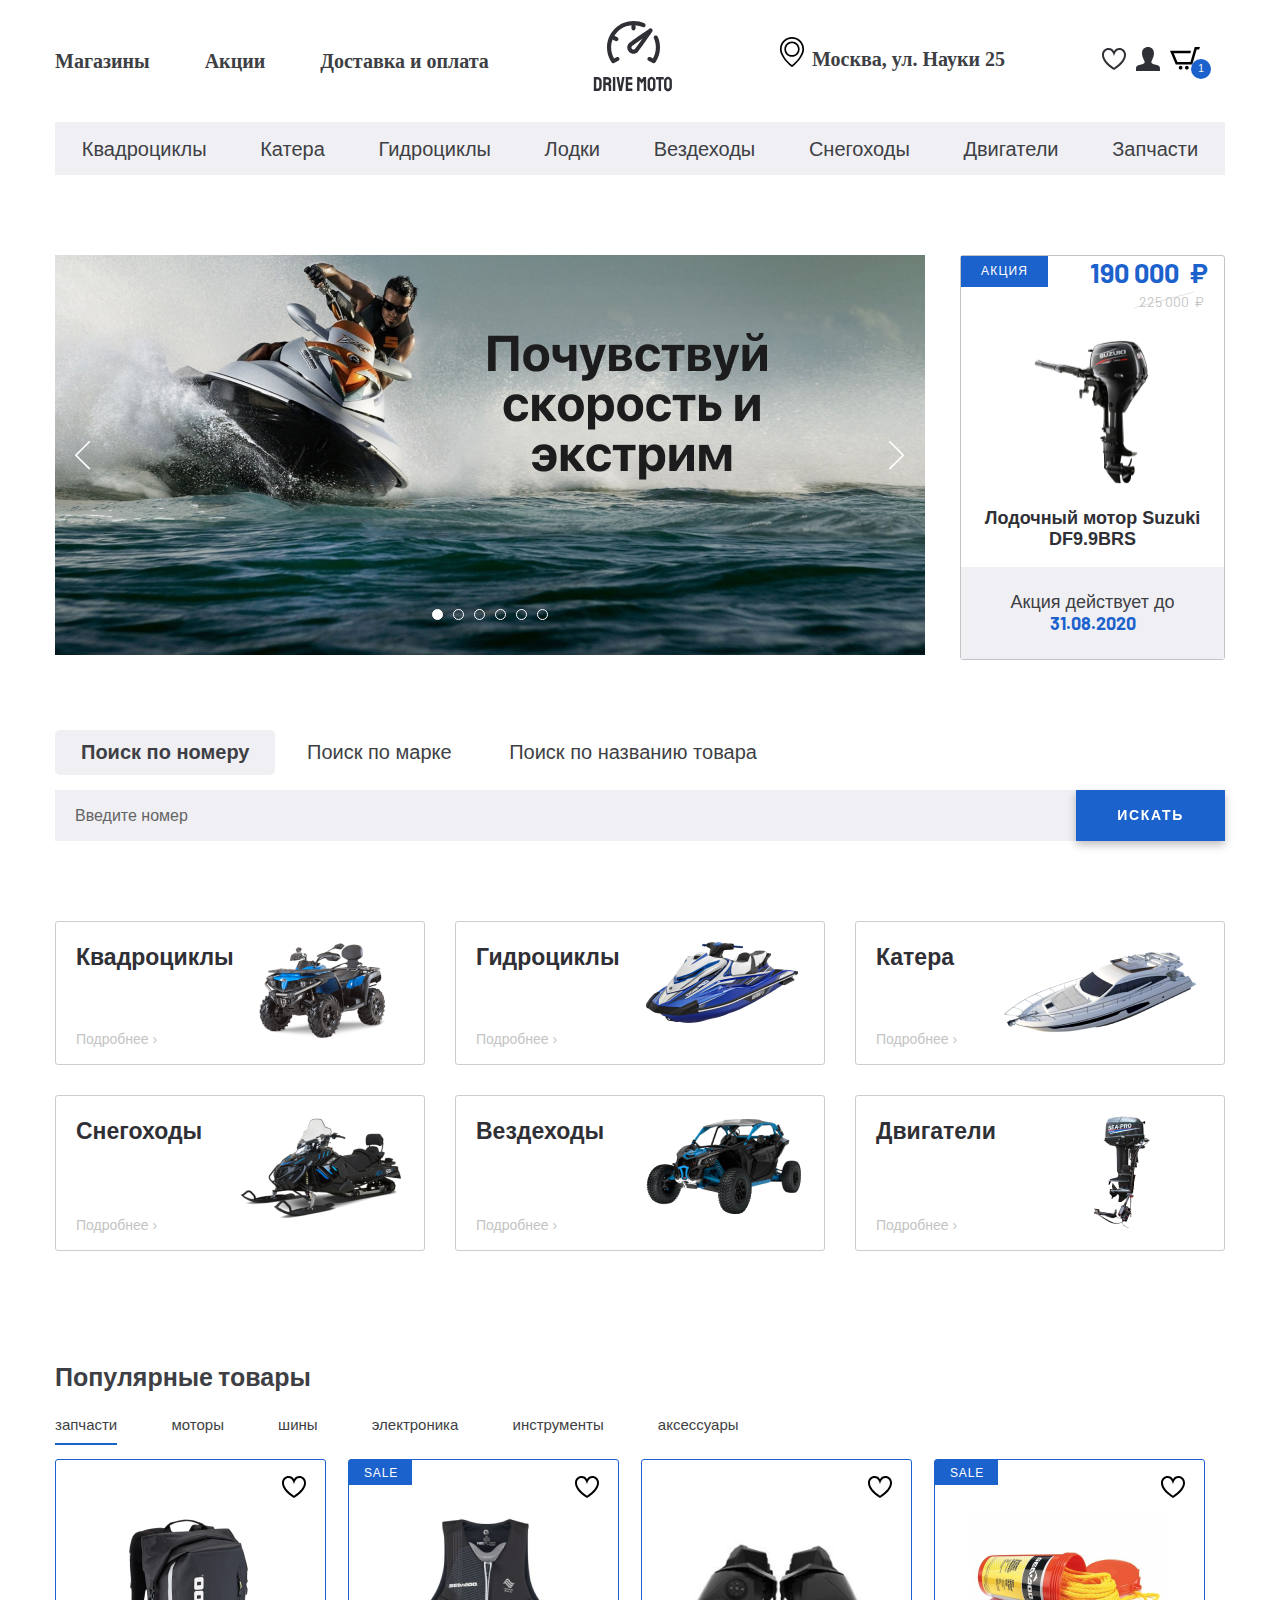
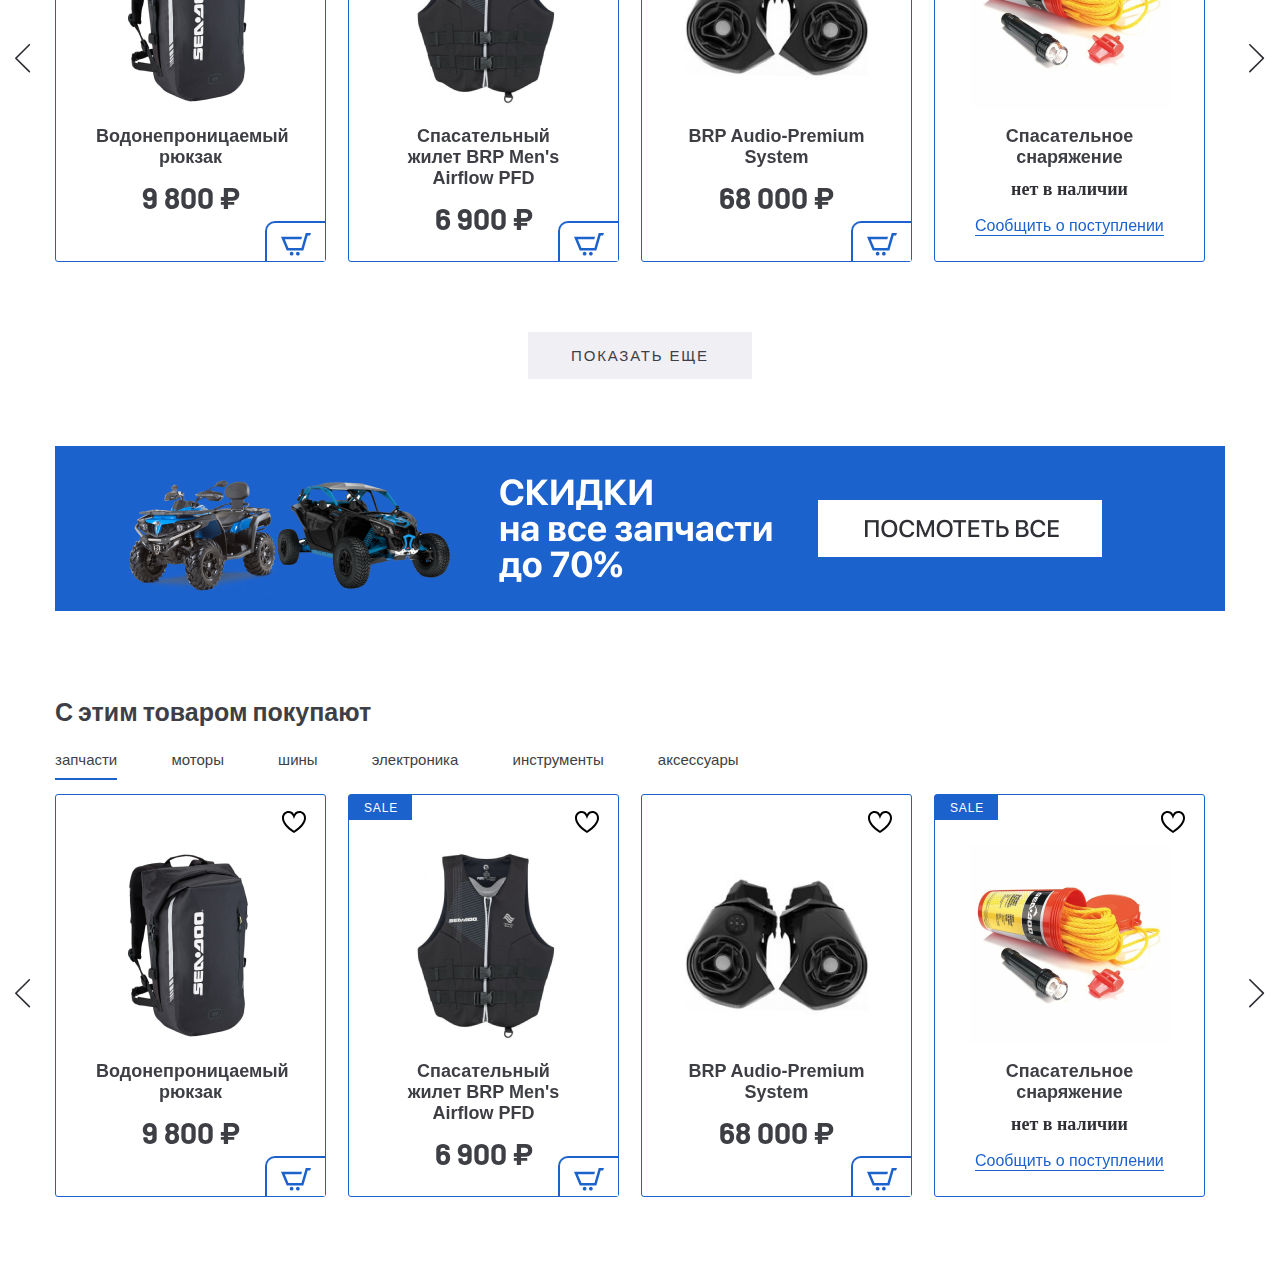
==== commit 1c335106: "Адаптив слайдера" ====
--- a/index.html
+++ b/index.html
@@ -224,18 +224,23 @@
       </div>
    </section>
 
-<!--   <div class="search page-section">
+   <div class="search page-section">
     <div class="container">
     <div class="search__inner">
-      <div class="search__tabs">
-        <a class="tab search__tabs-item tab--active" href="#tab-1">Поиск по номеру</a>
-        <a class="tab search__tabs-item" href="#tab-2">Поиск по марке</a>
-        <a class="tab search__tabs-item" href="#tab-3">Поиск по названию товара</a>
+      <div class="search__tabs tabs-wrapper">
+        <div class="mobile-overflow">
+          <a class="tab search__tabs-item tab--active" href="#tab-1">Поиск по номеру</a>
+          <a class="tab search__tabs-item" href="#tab-2">Поиск по марке</a>
+          <a class="tab search__tabs-item" href="#tab-3">Поиск по названию товара</a>
+        </div>
       </div>
       <div class="search__content">
         <div id="tab-1" class="tabs-content search__content-item tabs-content--active">
           <form class="search__content-form" action="">
             <input class="search__content-input" type="text" placeholder="Введите номер" name="" id="">
+            <button class="mobile-search__content-btn" type="submit">
+              <img src="images/search.svg" alt="">
+            </button>
             <button class="search__content-btn" type="submit">Искать</button>
           </form>
         </div>
@@ -256,7 +261,7 @@
     </div>
   </div>
 
-   <section class="categories page-section">
+  <section class="categories page-section">
     <div class="container">
       <div class="categories__inner">
         <a class="categories__item" href="#">
@@ -322,7 +327,7 @@
           <h1 class="popular__title">Популярные товары</h1>
           <div class="popular__inner">
             <div class="tabs-wrapper">
-              <div class="tabs products__tabs">
+              <div class="tabs products__tabs mobile-overflow">
                 <a class="tab products__tab tab--active" href="#popular-tab-1">запчасти</a>
                 <a class="tab products__tab" href="#popular-tab-2">моторы</a>
                 <a class="tab products__tab" href="#popular-tab-3">шины</a>
@@ -330,6 +335,7 @@
                 <a class="tab products__tab" href="#popular-tab-5">инструменты</a>
                 <a class="tab products__tab" href="#popular-tab-6">аксессуары</a>
               </div>
+            </div>
               <div class="tabs-container popular__container">
                 <div id="popular-tab-1" class="tabs-content popular__content tabs-content--active">
                   <div class="popular-slider">
@@ -505,16 +511,18 @@
                 <div id="popular-tab-5" class="tabs-content popular__content">slider-5</div>
                 <div id="popular-tab-6" class="tabs-content popular__content">slider-6</div>
               </div>
-            </div>
-            <div class="popular__more">
-              <a class="popular__more-link" href="#">Показать еще</a>
-            </div>
+          </div>
+          <div class="popular__more">
+            <a class="popular__more-link" href="#">Показать еще</a>
           </div>
         </div>
    </section>
 
    <div class="banner page-section">
     <div class="container">
+      <a class="mobile__banner-link" href="#">
+        <img src="images/content/mobile_banner.jpg" alt="">
+      </a>
       <a class="banner-link" href="#">
         <img src="images/content/banner.jpg" alt="">
       </a>
@@ -526,7 +534,7 @@
           <h1 class="products__title">С этим товаром покупают</h1>
           <div class="products__inner">
             <div class="tabs-wrapper">
-              <div class="tabs products__tabs">
+              <div class="tabs products__tabs mobile-overflow">
                 <a class="tab products__tab tab--active" href="#product-tab-1">запчасти</a>
                 <a class="tab products__tab" href="#product-tab-2">моторы</a>
                 <a class="tab products__tab" href="#product-tab-3">шины</a>
@@ -534,6 +542,7 @@
                 <a class="tab products__tab" href="#product-tab-5">инструменты</a>
                 <a class="tab products__tab" href="#product-tab-6">аксессуары</a>
               </div>
+            </div>
               <div class="tabs-container products__container">
                 <div id="product-tab-1" class="tabs-content products__content tabs-content--active">
                   <div class="product-slider">
@@ -840,12 +849,11 @@
                 <div id="product-tab-5" class="tabs-content products__content">slider-5</div>
                 <div id="product-tab-6" class="tabs-content products__content">slider-6</div>
               </div>
-            </div>
           </div>
         </div>
       </section>
 
-      <footer class="footer">
+<!--      <footer class="footer">
         <div class="container">
           <div class="footer__top">
             <div class="footer__top-inner">
--- a/css/style.css
+++ b/css/style.css
@@ -375,6 +375,10 @@
   color: #656464;
 }
 
+.mobile-search__content-btn {
+  display: none;
+}
+
 .search__content-btn {
   font-family: 'SFProDisplay-Bold', sans-serif;
   font-weight:bold;
@@ -393,6 +397,8 @@
 .search__content-btn:active {
   border: 1px solid #1C62CD;
 }
+
+
 
 /* Категории */
 
@@ -686,6 +692,14 @@
   letter-spacing: 0.12em;
   background: #F0F0F4;
   padding: 15px 43px;
+}
+
+.banner-link {
+  display: block;
+}
+
+.mobile__banner-link {
+  display: none;
 }
 
 /* Подвал */
@@ -1647,4 +1661,30 @@
   background-color: #fff;
   color: #1C62CD;
   border: 2px solid #1C62CD;
-}+}
+
+/* Дотсы для слайдера товаров */
+
+.product-slider .slick-dots,
+.popular-slider .slick-dots {
+  bottom: -45px;
+}
+
+.product-slider .slick-dots button,
+.popular-slider .slick-dots button {
+  padding: 0;
+  margin: 0;
+  font-size: 0;
+  width: 11px;
+  height: 11px;
+  border-radius: 50%;
+  border: 1px solid #C4C4C4;
+  background-color: #C4C4C4;
+}
+
+.product-slider .slick-dots .slick-active button,
+.popular-slider .slick-dots .slick-active button {
+  border: 1px solid #1C62CD;
+  background-color: #1C62CD;
+}
+
--- a/css/media.css
+++ b/css/media.css
@@ -1,7 +1,15 @@
+@media(max-width: 1300px) {
+  
+  .popular__more {
+    margin-top: 80px;
+  }
+
+}
+
 @media(max-width: 1200px) {
 
   .page-section {
-    margin-bottom: 10px;
+    margin-bottom: 40px;
   }
 
   .banner-section__inner {
@@ -15,6 +23,22 @@
   .banner-section__slider-img {
     min-height: 380px;
     max-width: 600px;
+  }
+
+  .search.container {
+    width: 93%;
+  }
+
+  .categories__inner {
+    justify-content: space-around;
+  }
+
+  .categories__item {
+    margin-right: 10px;
+  }
+
+  .banner-link img {
+    width: 100%;
   }
 
 
@@ -138,6 +162,25 @@
     display: none;
   }
 
+  .sale-item {
+    min-width: 93%;
+  }
+
+  .sale-item__title {
+    margin-bottom: 15px;
+  }
+
+  .mobile-overflow {
+    width: 970px;
+    padding: 12px 0;
+  }
+
+  .tabs-wrapper {
+    overflow-x: scroll;
+    overflow-y: hidden;
+  }
+
+
 }
 
 @media(max-width: 640px) {
@@ -152,6 +195,33 @@
 
   .banner-section__slider-img {
     min-height: 200px;
+  }
+
+  .search__content-btn {
+    display: none;
+  }
+
+  .mobile-search__content-btn {
+    display: block;
+    padding: 13px 15px;
+    border: none;
+    background-color: #f0f0f4;
+    color: #2F3035;
+    cursor: pointer;
+  }
+
+  .product-item__wrapper, 
+  .popular-item__wrapper {
+    width: 100%;
+    height: 100%;
+  }
+
+  .banner-link {
+    display: none;
+  }
+  
+  .mobile__banner-link {
+    display: block;
   }
 
 }
@@ -163,6 +233,16 @@
     height: 25px;
   }
 
+  .categories__item {
+    min-width: 289px;
+  }
+
+  .categories__item-title {
+    font-size: 18px;
+  }
+  
+
+
 }
 
 @media(max-width: 320px) {
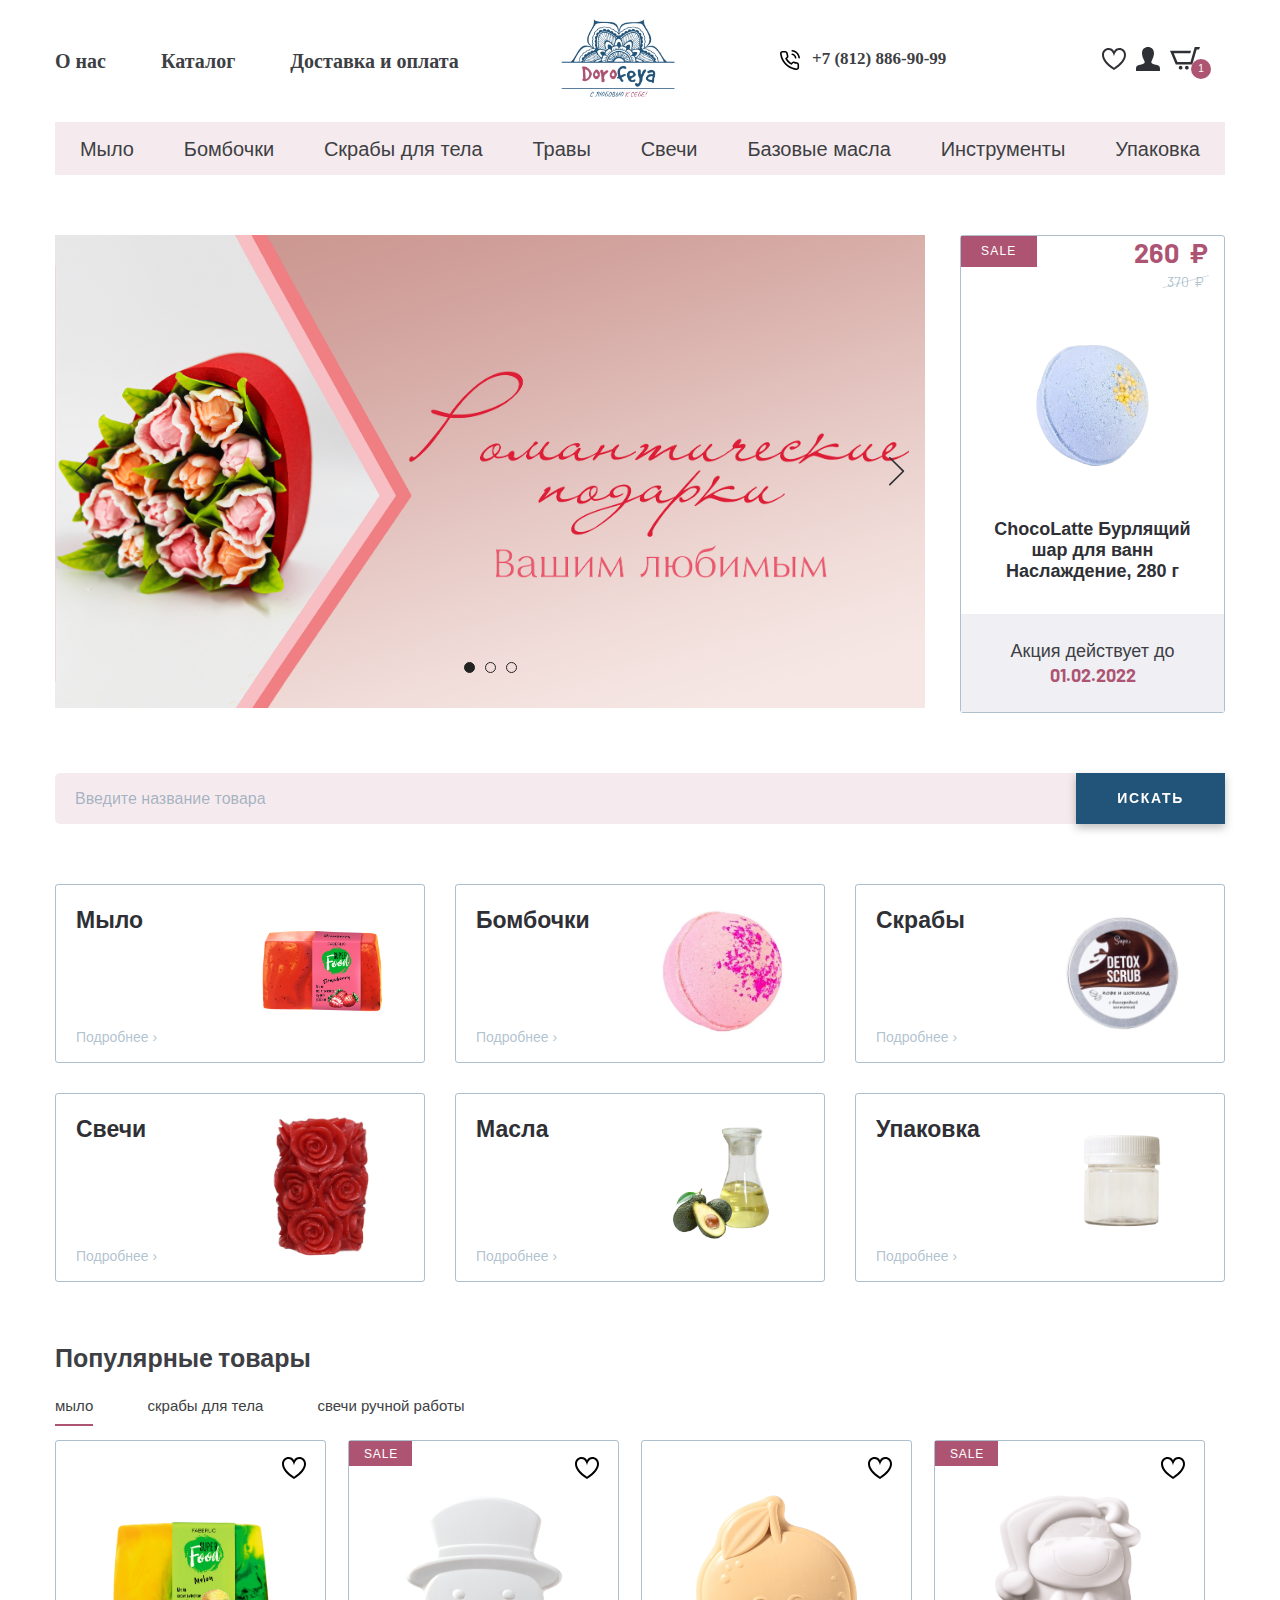
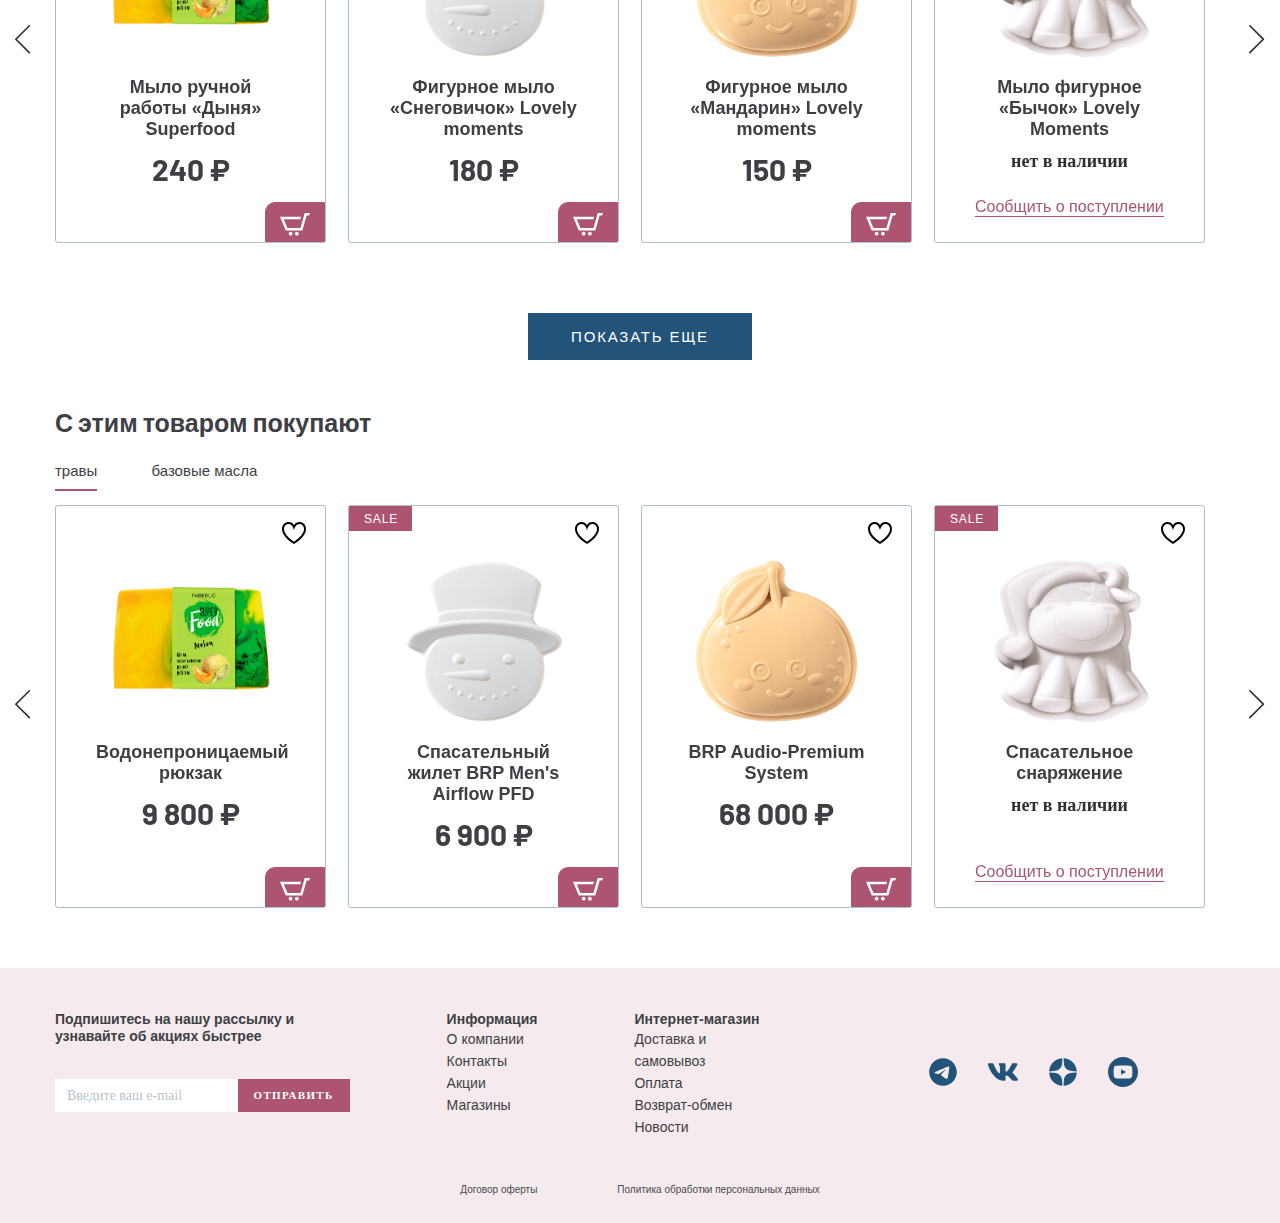
==== commit 2d50f25d: "адаптив" ====
--- a/index.html
+++ b/index.html
@@ -29,19 +29,19 @@
                   <div class="menu__btn-line"></div>
                 </button>
                  <ul class="menu__list">
-                    <li class="menu__item"><a class="menu__link" href="#">Магазины</a></li>
-                    <li class="menu__item"><a class="menu__link" href="#">Акции</a></li>
+                    <li class="menu__item"><a class="menu__link" href="#">О нас</a></li>
+                    <li class="menu__item"><a class="menu__link" href="catalog.html">Каталог</a></li>
                     <li class="menu__item"><a class="menu__link" href="#">Доставка и оплата</a></li>
                  </ul>
               </nav>
               <a class="mobile-logo" href="#">
-                <img class="mobile-logo__img" src="images/mobile-logo.svg" alt="">
+                <img class="mobile-logo__img" src="images/mobile-logo.png" width="120" alt="">
               </a>
               <a class="logo" href="#">
-                 <img class="logo__img" src="images/logo.svg" alt="">
+                 <img class="logo__img" src="images/logo1.png" width="120" alt="">
               </a>
               <div class="header__box">
-                 <p class="header__address">Москва, ул. Науки 25</p>
+                 <p class="header__address">+7 (812) 886-90-99</p>
                  <ul class="user-list">
                     <li class="user-list__item">
                        <a class="user-list__link" href="#">
@@ -92,13 +92,13 @@
         <li class="menu-mobile__item">
           <a class="menu-mobile__link" href="#">
             <img class="menu-mobile__img" src="../images/shop.svg" alt="">
-            <p>Магазины</p>
+            <p>О нас</p>
           </a>
         </li>
         <li class="menu-mobile__item">
           <a class="menu-mobile__link" href="#">
             <img class="menu-mobile__img" src="../images/sale.svg" alt="">
-            <p>Акции</p>
+            <p>Каталог</p>
           </a>
         </li>
         <li class="menu-mobile__item">
@@ -109,42 +109,42 @@
         </li>
         <li class="menu-mobile__item">
           <a class="menu-mobile__link" href="#">
-            <p>Квадроциклы</p>
-          </a>
-        </li>
-        <li class="menu-mobile__item">
-          <a class="menu-mobile__link" href="#">
-            <p>Катера</p>
-          </a>
-        </li>
-        <li class="menu-mobile__item">
-          <a class="menu-mobile__link" href="#">
-            <p>Гидроциклы</p>
-          </a>
-        </li>
-        <li class="menu-mobile__item">
-          <a class="menu-mobile__link" href="#">
-            <p>Лодки</p>
-          </a>
-        </li>
-        <li class="menu-mobile__item">
-          <a class="menu-mobile__link" href="#">
-            <p>Вездеходы</p>
-          </a>
-        </li>
-        <li class="menu-mobile__item">
-          <a class="menu-mobile__link" href="#">
-            <p>Снегоходы</p>
-          </a>
-        </li>
-        <li class="menu-mobile__item">
-          <a class="menu-mobile__link" href="#">
-            <p>Двигатели</p>
-          </a>
-        </li>
-        <li class="menu-mobile__item">
-          <a class="menu-mobile__link" href="#">
-            <p>Запчасти</p>
+            <p>Мыло</p>
+          </a>
+        </li>
+        <li class="menu-mobile__item">
+          <a class="menu-mobile__link" href="#">
+            <p>Бомбочки</p>
+          </a>
+        </li>
+        <li class="menu-mobile__item">
+          <a class="menu-mobile__link" href="#">
+            <p>Скрабы для тела</p>
+          </a>
+        </li>
+        <li class="menu-mobile__item">
+          <a class="menu-mobile__link" href="#">
+            <p>Травы</p>
+          </a>
+        </li>
+        <li class="menu-mobile__item">
+          <a class="menu-mobile__link" href="#">
+            <p>Свечи</p>
+          </a>
+        </li>
+        <li class="menu-mobile__item">
+          <a class="menu-mobile__link" href="#">
+            <p>Базовые масла</p>
+          </a>
+        </li>
+        <li class="menu-mobile__item">
+          <a class="menu-mobile__link" href="#">
+            <p>Инструменты</p>
+          </a>
+        </li>
+        <li class="menu-mobile__item">
+          <a class="menu-mobile__link" href="#">
+            <p>Упаковка</p>
           </a>
         </li>
       </ul>
@@ -152,28 +152,28 @@
         <div class="container">
               <ul class="menu-categories">
                 <li class="menu-categories__item">
-                   <a class="menu-categories__link" href="#">Квадроциклы</a>
+                   <a class="menu-categories__link" href="#">Мыло</a>
                 </li>
                 <li class="menu-categories__item">
-                   <a class="menu-categories__link" href="#">Катера</a>
+                   <a class="menu-categories__link" href="#">Бомбочки</a>
                 </li>
                 <li class="menu-categories__item">
-                   <a class="menu-categories__link" href="#">Гидроциклы</a>
+                  <a class="menu-categories__link" href="#">Скрабы для тела</a>
                 </li>
                 <li class="menu-categories__item">
-                   <a class="menu-categories__link" href="#">Лодки</a>
+                  <a class="menu-categories__link" href="#">Травы</a>
                 </li>
                 <li class="menu-categories__item">
-                   <a class="menu-categories__link" href="#">Вездеходы</a>
+                  <a class="menu-categories__link" href="#">Свечи</a>
                 </li>
                 <li class="menu-categories__item">
-                   <a class="menu-categories__link" href="#">Снегоходы</a>
+                   <a class="menu-categories__link" href="#">Базовые масла</a>
                 </li>
                 <li class="menu-categories__item">
-                   <a class="menu-categories__link" href="#">Двигатели</a>
+                   <a class="menu-categories__link" href="#">Инструменты</a>
                 </li>
                 <li class="menu-categories__item">
-                   <a class="menu-categories__link" href="#">Запчасти</a>
+                   <a class="menu-categories__link" href="#">Упаковка</a>
                 </li>
               </ul>
         </div> 
@@ -185,39 +185,30 @@
          <div class="banner-section__inner">
             <div class="banner-section__slider">
                <a class="banner-section__slider-item">
-                  <img class="banner-section__slider-img" src="images/banner-slider.jpg" alt="">
+                  <img class="banner-section__slider-img" src="images/banner2.png" alt="">
                </a>
                <a class="banner-section__slider-item" href="#">
-                  <img class="banner-section__slider-img" src="images/banner-slider.jpg" alt="">
+                  <img class="banner-section__slider-img" src="images/banner1.png" alt="">
                </a>
                <a class="banner-section__slider-item" href="#">
-                  <img class="banner-section__slider-img" src="images/banner-slider.jpg" alt="">
-               </a>
-               <a class="banner-section__slider-item" href="#">
-                  <img class="banner-section__slider-img" src="images/banner-slider.jpg" alt="">
-               </a>
-               <a class="banner-section__slider-item" href="#">
-                  <img class="banner-section__slider-img" src="images/banner-slider.jpg" alt="">
-               </a>
-               <a class="banner-section__slider-item" href="#">
-                  <img class="banner-section__slider-img" src="images/banner-slider.jpg" alt="">
+                  <img class="banner-section__slider-img" src="images/banner3.png" alt="">
                </a>
             </div>
               <a class="banner-section__item sale-item" href="#">
                 <div class="sale-item__top">
                     <p class="sale-item__info">
-                      акция
+                      sale
                     </p>
                     <div class="sale-item__price">
-                      <div class="price sale-item__price-new">190 000</div>
-                      <div class="price sale-item__price-old">225 000</div>
+                      <div class="price sale-item__price-new">260</div>
+                      <div class="price sale-item__price-old">370</div>
                     </div>
                 </div>
                     <img alt="" class="sale-item__img" src="images/content/sale-1.png">
-                    <h5 class="sale-item__title">Лодочный мотор Suzuki DF9.9BRS</h5>
+                    <h5 class="sale-item__title">ChocoLatte Бурлящий шар для ванн Наслаждение, 280 г</h5>
                     <div class="sale-item__footer">
                       Акция действует до
-                      <span>31.08.2020</span>
+                      <span>01.02.2022</span>
                     </div>
               </a>
           </div>
@@ -227,20 +218,15 @@
    <div class="search page-section">
     <div class="container">
     <div class="search__inner">
-      <div class="search__tabs tabs-wrapper">
-        <div class="mobile-overflow">
+      <!--div class="search__tabs tabs-wrapper mobile-overflow">
           <a class="tab search__tabs-item tab--active" href="#tab-1">Поиск по номеру</a>
           <a class="tab search__tabs-item" href="#tab-2">Поиск по марке</a>
-          <a class="tab search__tabs-item" href="#tab-3">Поиск по названию товара</a>
-        </div>
-      </div>
+          <a class="tab search__tabs-item" href="#tab-3">Поиск по названию</a>
+      </div-->
       <div class="search__content">
         <div id="tab-1" class="tabs-content search__content-item tabs-content--active">
           <form class="search__content-form" action="">
-            <input class="search__content-input" type="text" placeholder="Введите номер" name="" id="">
-            <button class="mobile-search__content-btn" type="submit">
-              <img src="images/search.svg" alt="">
-            </button>
+            <input class="search__content-input" type="text" placeholder="Введите название товара" name="" id="">
             <button class="search__content-btn" type="submit">Искать</button>
           </form>
         </div>
@@ -252,7 +238,7 @@
         </div>
         <div id="tab-3" class="tabs-content search__content-item">
           <form class="search__content-form" action="">
-            <input class="search__content-input" type="text" placeholder="Введите название товара" name="" id="">
+            <input class="search__content-input" type="text" placeholder="Введите номер" name="" id="">
             <button class="search__content-btn" type="submit">Искать</button>
           </form>
         </div>
@@ -266,7 +252,7 @@
       <div class="categories__inner">
         <a class="categories__item" href="#">
           <div class="categories__item-info">
-            <h4 class="categories__item-title">Квадроциклы</h4>
+            <h4 class="categories__item-title">Мыло</h4>
             <p class="categories__item-text">Подробнее &rsaquo;</p>
           </div>
           <div class="categories__item-img">
@@ -275,7 +261,8 @@
         </a>
         <a class="categories__item" href="#">
           <div class="categories__item-info">
-            <h4 class="categories__item-title categories__item-title--active">Гидроциклы</h4>
+            <h4 class="categories__item-title categories__item-title--active">
+              Бомбочки</h4>
             <p class="categories__item-text">Подробнее &rsaquo;</p>
           </div>
           <div class="categories__item-img">
@@ -284,7 +271,7 @@
         </a>
         <a class="categories__item" href="#">
           <div class="categories__item-info">
-            <h4 class="categories__item-title">Катера</h4>
+            <h4 class="categories__item-title">Скрабы</h4>
             <p class="categories__item-text">Подробнее &rsaquo;</p>
           </div>
           <div class="categories__item-img">
@@ -293,7 +280,7 @@
         </a>
         <a class="categories__item" href="#">
           <div class="categories__item-info">
-            <h4 class="categories__item-title">Снегоходы</h4>
+            <h4 class="categories__item-title">Свечи</h4>
             <p class="categories__item-text">Подробнее &rsaquo;</p>
           </div>
           <div class="categories__item-img">
@@ -302,7 +289,7 @@
         </a>
         <a class="categories__item" href="#">
           <div class="categories__item-info">
-            <h4 class="categories__item-title">Вездеходы</h4>
+            <h4 class="categories__item-title">Масла</h4>
             <p class="categories__item-text">Подробнее &rsaquo;</p>
           </div>
           <div class="categories__item-img">
@@ -311,7 +298,7 @@
         </a>
         <a class="categories__item" href="#">
           <div class="categories__item-info">
-            <h4 class="categories__item-title">Двигатели</h4>
+            <h4 class="categories__item-title">Упаковка</h4>
             <p class="categories__item-text">Подробнее &rsaquo;</p>
           </div>
           <div class="categories__item-img">
@@ -328,31 +315,28 @@
           <div class="popular__inner">
             <div class="tabs-wrapper">
               <div class="tabs products__tabs mobile-overflow">
-                <a class="tab products__tab tab--active" href="#popular-tab-1">запчасти</a>
-                <a class="tab products__tab" href="#popular-tab-2">моторы</a>
-                <a class="tab products__tab" href="#popular-tab-3">шины</a>
-                <a class="tab products__tab" href="#popular-tab-4">электроника</a>
-                <a class="tab products__tab" href="#popular-tab-5">инструменты</a>
-                <a class="tab products__tab" href="#popular-tab-6">аксессуары</a>
+                <a class="tab products__tab tab--active" href="#popular-tab-1">мыло</a>
+                <a class="tab products__tab" href="#popular-tab-2">скрабы для тела</a>
+                <a class="tab products__tab" href="#popular-tab-3">свечи ручной работы</a>
               </div>
             </div>
-              <div class="tabs-container popular__container">
+            <div class="tabs-container popular__container">
                 <div id="popular-tab-1" class="tabs-content popular__content tabs-content--active">
                   <div class="popular-slider">
                     <div class="popular-slider__item">
                       <div class="popular-item__wrapper">
                         <button class="popular-item__favorite"></button>
                         <button class="popular-item__basket">
-                          <img src="images/basket-blue.svg" alt="">
+                          <img src="images/basket-color.svg" alt="">
                         </button>
                         <a class="popular-item__notify-link" href="#">Сообщить о поступлении</a>
                         <a class="popular-item" href="#">
                           <p class="popular-item__hover-text">
                             посмотреть товар
                           </p>
-                          <img class="popular-item__img" src="images/content/product-1.png" alt="Водонепроницаемый рюкзак">
-                          <h4 class="popular-item__title">Водонепроницаемый рюкзак</h4>
-                          <p class="price popular-item__price">9 800</p>
+                          <img class="popular-item__img" src="images/content/product-1.png" alt="Мыло ручной работы «Дыня» Superfood">
+                          <h4 class="popular-item__title">Мыло ручной работы «Дыня» Superfood</h4>
+                          <p class="price popular-item__price">240</p>
                           <p class="popular-item__notify-text">нет в наличии</p>
                         </a>
                       </div>
@@ -361,7 +345,7 @@
                       <div class="popular-item__wrapper">
                         <button class="popular-item__favorite"></button>
                         <button class="popular-item__basket">
-                          <img src="images/basket-blue.svg" alt="">
+                          <img src="images/basket-color.svg" alt="">
                         </button>
                         <a class="popular-item__notify-link" href="#">Сообщить о поступлении</a>
                         <a class="popular-item popular-item--sale" href="#">
@@ -369,9 +353,9 @@
                             посмотреть товар
                           </p>
                           <img class="popular-item__img" src="images/content/product-2.png"
-                            alt="Спасательный жилет BRP Men's Airflow PFD">
-                          <h4 class="popular-item__title">Спасательный жилет BRP Men's Airflow PFD</h4>
-                          <p class="price popular-item__price">6 900</p>
+                            alt="Фигурное мыло «Снеговичок» Lovely moments">
+                          <h4 class="popular-item__title">Фигурное мыло «Снеговичок» Lovely moments</h4>
+                          <p class="price popular-item__price">180</p>
                           <p class="popular-item__notify-text">нет в наличии</p>
                         </a>
                       </div>
@@ -380,16 +364,16 @@
                       <div class="popular-item__wrapper">
                         <button class="popular-item__favorite"></button>
                         <button class="popular-item__basket">
-                          <img src="images/basket-blue.svg" alt="">
+                          <img src="images/basket-color.svg" alt="">
                         </button>
                         <a class="popular-item__notify-link" href="#">Сообщить о поступлении</a>
                         <a class="popular-item" href="#">
                           <p class="popular-item__hover-text">
                             посмотреть товар
                           </p>
-                          <img class="popular-item__img" src="images/content/product-3.png" alt="BRP Audio-Premium System">
-                          <h4 class="popular-item__title">BRP Audio-Premium System</h4>
-                          <p class="price popular-item__price">68 000</p>
+                          <img class="popular-item__img" src="images/content/product-3.png" alt="Фигурное мыло «Мандарин» Lovely moments">
+                          <h4 class="popular-item__title">Фигурное мыло «Мандарин» Lovely moments</h4>
+                          <p class="price popular-item__price">150</p>
                           <p class="popular-item__notify-text">нет в наличии</p>
                         </a>
                       </div>
@@ -398,16 +382,16 @@
                       <div class="popular-item__wrapper popular-item__not-available">
                         <button class="popular-item__favorite"></button>
                         <button class="popular-item__basket">
-                          <img src="images/basket-blue.svg" alt="">
+                          <img src="images/basket-color.svg" alt="">
                         </button>
                         <a class="popular-item__notify-link" href="#">Сообщить о поступлении</a>
                         <a class="popular-item popular-item--sale" href="#">
                           <p class="popular-item__hover-text">
                             посмотреть товар
                           </p>
-                          <img class="popular-item__img" src="images/content/product-4.png" alt="Спасательное снаряжение">
-                          <h4 class="popular-item__title">Спасательное снаряжение</h4>
-                          <p class="price popular-item__price">9 800</p>
+                          <img class="popular-item__img" src="images/content/product-4.png" alt="Мыло фигурное «Бычок» Lovely Moments">
+                          <h4 class="popular-item__title">Мыло фигурное «Бычок» Lovely Moments</h4>
+                          <p class="price popular-item__price">180</p>
                           <p class="popular-item__notify-text">нет в наличии</p>
                         </a>
                       </div>
@@ -416,16 +400,34 @@
                       <div class="popular-item__wrapper">
                         <button class="popular-item__favorite"></button>
                         <button class="popular-item__basket">
-                          <img src="images/basket-blue.svg" alt="">
+                          <img src="images/basket-color.svg" alt="">
                         </button>
                         <a class="popular-item__notify-link" href="#">Сообщить о поступлении</a>
                         <a class="popular-item" href="#">
                           <p class="popular-item__hover-text">
                             посмотреть товар
                           </p>
-                          <img class="popular-item__img" src="images/content/product-3.png" alt="BRP Audio-Premium System">
-                          <h4 class="popular-item__title">BRP Audio-Premium System</h4>
-                          <p class="price popular-item__price">68 000</p>
+                          <img class="popular-item__img" src="images/content/product-5.png" alt="Фигурное мыло «Клубника» Storie d'Amore">
+                          <h4 class="popular-item__title">Фигурное мыло «Клубника» Storie d'Amore</h4>
+                          <p class="price popular-item__price">150</p>
+                          <p class="popular-item__notify-text">нет в наличии</p>
+                        </a>
+                      </div>
+                    </div>
+                    <div class="popular-slider__item">
+                      <div class="popular-item__wrapper">
+                        <button class="popular-item__favorite"></button>
+                        <button class="popular-item__basket">
+                          <img src="images/basket-color.svg" alt="">
+                        </button>
+                        <a class="popular-item__notify-link" href="#">Сообщить о поступлении</a>
+                        <a class="popular-item" href="#">
+                          <p class="popular-item__hover-text">
+                            посмотреть товар
+                          </p>
+                          <img class="popular-item__img" src="images/content/product-6.png" alt="Мыло ручной работы «Арбуз» Superfood">
+                          <h4 class="popular-item__title">Мыло ручной работы «Арбуз» Superfood</h4>
+                          <p class="price popular-item__price">240</p>
                           <p class="popular-item__notify-text">нет в наличии</p>
                         </a>
                       </div>
@@ -438,16 +440,16 @@
                       <div class="popular-item__wrapper">
                         <button class="popular-item__favorite"></button>
                         <button class="popular-item__basket">
-                          <img src="images/basket-blue.svg" alt="">
+                          <img src="images/basket-color.svg" alt="">
                         </button>
                         <a class="popular-item__notify-link" href="#">Сообщить о поступлении</a>
                         <a class="popular-item" href="#">
                           <p class="popular-item__hover-text">
                             посмотреть товар
                           </p>
-                          <img class="popular-item__img" src="images/content/product-1.png" alt="Водонепроницаемый рюкзак">
-                          <h4 class="popular-item__title">Водонепроницаемый рюкзак</h4>
-                          <p class="price popular-item__price">9 800</p>
+                          <img class="popular-item__img" src="images/content/product-7.png" alt="Скраб для тела «Кофе и шоколад»">
+                          <h4 class="popular-item__title">Скраб для тела «Кофе и шоколад»</h4>
+                          <p class="price popular-item__price">530</p>
                           <p class="popular-item__notify-text">нет в наличии</p>
                         </a>
                       </div>
@@ -456,34 +458,16 @@
                       <div class="popular-item__wrapper">
                         <button class="popular-item__favorite"></button>
                         <button class="popular-item__basket">
-                          <img src="images/basket-blue.svg" alt="">
+                          <img src="images/basket-color.svg" alt="">
                         </button>
                         <a class="popular-item__notify-link" href="#">Сообщить о поступлении</a>
                         <a class="popular-item popular-item--sale" href="#">
                           <p class="popular-item__hover-text">
                             посмотреть товар
                           </p>
-                          <img class="popular-item__img" src="images/content/product-2.png" alt="Спасательный жилет BRP Men's Airflow PFD">
-                          <h4 class="popular-item__title">Спасательный жилет BRP Men's Airflow PFD</h4>
-                          <p class="price popular-item__price">6 900</p>
-                          <p class="popular-item__notify-text">нет в наличии</p>
-                        </a>
-                      </div>
-                    </div>
-                    <div class="popular-slider__item">
-                      <div class="popular-item__wrapper">
-                        <button class="popular-item__favorite"></button>
-                        <button class="popular-item__basket">
-                          <img src="images/basket-blue.svg" alt="">
-                        </button>
-                        <a class="popular-item__notify-link" href="#">Сообщить о поступлении</a>
-                        <a class="popular-item" href="#">
-                          <p class="popular-item__hover-text">
-                            посмотреть товар
-                          </p>
-                          <img class="popular-item__img" src="images/content/product-3.png" alt="BRP Audio-Premium System">
-                          <h4 class="popular-item__title">BRP Audio-Premium System</h4>
-                          <p class="price popular-item__price">68 000</p>
+                          <img class="popular-item__img" src="images/content/product-8.png" alt="Скраб для тела «Сочная брусника»">
+                          <h4 class="popular-item__title">Скраб для тела «Сочная брусника»</h4>
+                          <p class="price popular-item__price">507</p>
                           <p class="popular-item__notify-text">нет в наличии</p>
                         </a>
                       </div>
@@ -492,33 +476,144 @@
                       <div class="popular-item__wrapper popular-item__not-available">
                         <button class="popular-item__favorite"></button>
                         <button class="popular-item__basket">
-                          <img src="images/basket-blue.svg" alt="">
+                          <img src="images/basket-color.svg" alt="">
                         </button>
                         <a class="popular-item__notify-link" href="#">Сообщить о поступлении</a>
                         <a class="popular-item popular-item--sale" href="#">
                           <p class="popular-item__hover-text">
                             посмотреть товар
                           </p>
-                          <img class="popular-item__img" src="images/content/product-4.png" alt="Спасательное снаряжение">
-                          <h4 class="popular-item__title">Спасательное снаряжение</h4>
-                          <p class="price popular-item__price">9 800</p>
+                          <img class="popular-item__img" src="images/content/product-9.png" alt="Скраб для тела «Ванильный мусс»">
+                          <h4 class="popular-item__title">Скраб для тела «Ванильный мусс»</h4>
+                          <p class="price popular-item__price">255</p>
                           <p class="popular-item__notify-text">нет в наличии</p>
                         </a>
                       </div>
                     </div>
-                <div id="popular-tab-3" class="tabs-content popular__content">slider-3</div>
-                <div id="popular-tab-4" class="tabs-content popular__content">slider-4</div>
-                <div id="popular-tab-5" class="tabs-content popular__content">slider-5</div>
-                <div id="popular-tab-6" class="tabs-content popular__content">slider-6</div>
-              </div>
-          </div>
+                    <div class="popular-slider__item">
+                      <div class="popular-item__wrapper popular-item__not-available">
+                        <button class="popular-item__favorite"></button>
+                        <button class="popular-item__basket">
+                          <img src="images/basket-color.svg" alt="">
+                        </button>
+                        <a class="popular-item__notify-link" href="#">Сообщить о поступлении</a>
+                        <a class="popular-item popular-item--sale" href="#">
+                          <p class="popular-item__hover-text">
+                            посмотреть товар
+                          </p>
+                          <img class="popular-item__img" src="images/content/product-10.png" alt="Скраб для тела «Ежевичный фреш»">
+                          <h4 class="popular-item__title">Скраб для тела «Ежевичный фреш»</h4>
+                          <p class="price popular-item__price">530</p>
+                          <p class="popular-item__notify-text">нет в наличии</p>
+                        </a>
+                      </div>
+                    </div>
+                    <div class="popular-slider__item">
+                      <div class="popular-item__wrapper popular-item__not-available">
+                        <button class="popular-item__favorite"></button>
+                        <button class="popular-item__basket">
+                          <img src="images/basket-color.svg" alt="">
+                        </button>
+                        <a class="popular-item__notify-link" href="#">Сообщить о поступлении</a>
+                        <a class="popular-item popular-item--sale" href="#">
+                          <p class="popular-item__hover-text">
+                            посмотреть товар
+                          </p>
+                          <img class="popular-item__img" src="images/content/product-11.png" alt="Скраб для тела «Ягодное смузи»">
+                          <h4 class="popular-item__title">Скраб для тела «Ягодное смузи»</h4>
+                          <p class="price popular-item__price">507</p>
+                          <p class="popular-item__notify-text">нет в наличии</p>
+                        </a>
+                      </div>
+                    </div>
+                  </div>
+                </div>
+                <div id="popular-tab-3" class="tabs-content popular__content">
+                    <div class="popular-slider">
+                      <div class="popular-slider__item">
+                        <div class="popular-item__wrapper">
+                          <button class="popular-item__favorite"></button>
+                          <button class="popular-item__basket">
+                            <img src="images/basket-color.svg" alt="">
+                          </button>
+                          <a class="popular-item__notify-link" href="#">Сообщить о поступлении</a>
+                          <a class="popular-item" href="#">
+                            <p class="popular-item__hover-text">
+                              посмотреть товар
+                            </p>
+                            <img class="popular-item__img" src="images/content/product-12.png" alt="Декоративная свеча Kaemingk, винная">
+                            <h4 class="popular-item__title">Декоративная свеча Kaemingk, винная</h4>
+                            <p class="price popular-item__price">800</p>
+                            <p class="popular-item__notify-text">нет в наличии</p>
+                          </a>
+                        </div>
+                      </div>
+                      <div class="popular-slider__item">
+                        <div class="popular-item__wrapper">
+                          <button class="popular-item__favorite"></button>
+                          <button class="popular-item__basket">
+                            <img src="images/basket-color.svg" alt="">
+                          </button>
+                          <a class="popular-item__notify-link" href="#">Сообщить о поступлении</a>
+                          <a class="popular-item popular-item--sale" href="#">
+                            <p class="popular-item__hover-text">
+                              посмотреть товар
+                            </p>
+                            <img class="popular-item__img" src="images/content/product-13.png"
+                              alt="Декоративная свеча Kaemingk, карамельная">
+                            <h4 class="popular-item__title">Декоративная свеча Kaemingk, карамельная</h4>
+                            <p class="price popular-item__price">800</p>
+                            <p class="popular-item__notify-text">нет в наличии</p>
+                          </a>
+                        </div>
+                      </div>
+                      <div class="popular-slider__item">
+                        <div class="popular-item__wrapper">
+                          <button class="popular-item__favorite"></button>
+                          <button class="popular-item__basket">
+                            <img src="images/basket-color.svg" alt="">
+                          </button>
+                          <a class="popular-item__notify-link" href="#">Сообщить о поступлении</a>
+                          <a class="popular-item" href="#">
+                            <p class="popular-item__hover-text">
+                              посмотреть товар
+                            </p>
+                            <img class="popular-item__img" src="images/content/product-14.png" alt="Декоративная свеча Kaemingk, кремовая">
+                            <h4 class="popular-item__title">Декоративная свеча Kaemingk, кремовая</h4>
+                            <p class="price popular-item__price">650</p>
+                            <p class="popular-item__notify-text">нет в наличии</p>
+                          </a>
+                        </div>
+                      </div>
+                      <div class="popular-slider__item">
+                        <div class="popular-item__wrapper">
+                          <button class="popular-item__favorite"></button>
+                          <button class="popular-item__basket">
+                            <img src="images/basket-color.svg" alt="">
+                          </button>
+                          <a class="popular-item__notify-link" href="#">Сообщить о поступлении</a>
+                          <a class="popular-item" href="#">
+                            <p class="popular-item__hover-text">
+                              посмотреть товар
+                            </p>
+                            <img class="popular-item__img" src="images/content/product-15.png" alt="Свеча-столбик ТВИСТ, красная">
+                            <h4 class="popular-item__title">Свеча-столбик ТВИСТ, красная</h4>
+                            <p class="price popular-item__price">320</p>
+                            <p class="popular-item__notify-text">нет в наличии</p>
+                          </a>
+                        </div>
+                      </div>
+                    </div>
+                </div>
+            </div>
           <div class="popular__more">
             <a class="popular__more-link" href="#">Показать еще</a>
           </div>
         </div>
+      </div>
    </section>
 
-   <div class="banner page-section">
+   <!--div class="banner page-section">
     <div class="container">
       <a class="mobile__banner-link" href="#">
         <img src="images/content/mobile_banner.jpg" alt="">
@@ -527,7 +622,7 @@
         <img src="images/content/banner.jpg" alt="">
       </a>
     </div>
-   </div>  
+   </div-->  
    
       <section class="products page-section">
         <div class="container">
@@ -535,12 +630,8 @@
           <div class="products__inner">
             <div class="tabs-wrapper">
               <div class="tabs products__tabs mobile-overflow">
-                <a class="tab products__tab tab--active" href="#product-tab-1">запчасти</a>
-                <a class="tab products__tab" href="#product-tab-2">моторы</a>
-                <a class="tab products__tab" href="#product-tab-3">шины</a>
-                <a class="tab products__tab" href="#product-tab-4">электроника</a>
-                <a class="tab products__tab" href="#product-tab-5">инструменты</a>
-                <a class="tab products__tab" href="#product-tab-6">аксессуары</a>
+                <a class="tab products__tab tab--active" href="#product-tab-1">травы</a>
+                <a class="tab products__tab" href="#product-tab-2">базовые масла</a>
               </div>
             </div>
               <div class="tabs-container products__container">
@@ -550,7 +641,7 @@
                       <div class="product-item__wrapper">
                         <button class="product-item__favorite"></button>
                         <button class="product-item__basket">
-                          <img src="images/basket-blue.svg" alt="">
+                          <img src="images/basket-color.svg" alt="">
                         </button>
                         <a class="product-item__notify-link" href="#">Сообщить о поступлении</a>
                         <a class="product-item" href="#">
@@ -568,7 +659,7 @@
                       <div class="product-item__wrapper">
                         <button class="product-item__favorite"></button>
                         <button class="product-item__basket">
-                          <img src="images/basket-blue.svg" alt="">
+                          <img src="images/basket-color.svg" alt="">
                         </button>
                         <a class="product-item__notify-link" href="#">Сообщить о поступлении</a>
                         <a class="product-item product-item--sale" href="#">
@@ -587,7 +678,7 @@
                       <div class="product-item__wrapper">
                         <button class="product-item__favorite"></button>
                         <button class="product-item__basket">
-                          <img src="images/basket-blue.svg" alt="">
+                          <img src="images/basket-color.svg" alt="">
                         </button>
                         <a class="product-item__notify-link" href="#">Сообщить о поступлении</a>
                         <a class="product-item" href="#">
@@ -605,7 +696,7 @@
                       <div class="product-item__wrapper product-item__not-available">
                         <button class="product-item__favorite"></button>
                         <button class="product-item__basket">
-                          <img src="images/basket-blue.svg" alt="">
+                          <img src="images/basket-color.svg" alt="">
                         </button>
                         <a class="product-item__notify-link" href="#">Сообщить о поступлении</a>
                         <a class="product-item product-item--sale" href="#">
@@ -623,7 +714,7 @@
                       <div class="product-item__wrapper product-item__not-available">
                         <button class="product-item__favorite"></button>
                         <button class="product-item__basket">
-                          <img src="images/basket-blue.svg" alt="">
+                          <img src="images/basket-color.svg" alt="">
                         </button>
                         <a class="product-item__notify-link" href="#">Сообщить о поступлении</a>
                         <a class="product-item product-item--sale" href="#">
@@ -642,7 +733,7 @@
                       <div class="product-item__wrapper">
                         <button class="product-item__favorite"></button>
                         <button class="product-item__basket">
-                          <img src="images/basket-blue.svg" alt="">
+                          <img src="images/basket-color.svg" alt="">
                         </button>
                         <a class="product-item__notify-link" href="#">Сообщить о поступлении</a>
                         <a class="product-item" href="#">
@@ -660,7 +751,7 @@
                       <div class="product-item__wrapper product-item__not-available">
                         <button class="product-item__favorite"></button>
                         <button class="product-item__basket">
-                          <img src="images/basket-blue.svg" alt="">
+                          <img src="images/basket-color.svg" alt="">
                         </button>
                         <a class="product-item__notify-link" href="#">Сообщить о поступлении</a>
                         <a class="product-item product-item--sale" href="#">
@@ -678,7 +769,7 @@
                       <div class="product-item__wrapper">
                         <button class="product-item__favorite"></button>
                         <button class="product-item__basket">
-                          <img src="images/basket-blue.svg" alt="">
+                          <img src="images/basket-color.svg" alt="">
                         </button>
                         <a class="product-item__notify-link" href="#">Сообщить о поступлении</a>
                         <a class="product-item" href="#">
@@ -700,7 +791,7 @@
                       <div class="product-item__wrapper">
                         <button class="product-item__favorite"></button>
                         <button class="product-item__basket">
-                          <img src="images/basket-blue.svg" alt="">
+                          <img src="images/basket-color.svg" alt="">
                         </button>
                         <a class="product-item__notify-link" href="#">Сообщить о поступлении</a>
                         <a class="product-item" href="#">
@@ -718,7 +809,7 @@
                       <div class="product-item__wrapper">
                         <button class="product-item__favorite"></button>
                         <button class="product-item__basket">
-                          <img src="images/basket-blue.svg" alt="">
+                          <img src="images/basket-color.svg" alt="">
                         </button>
                         <a class="product-item__notify-link" href="#">Сообщить о поступлении</a>
                         <a class="product-item product-item--sale" href="#">
@@ -737,7 +828,7 @@
                       <div class="product-item__wrapper">
                         <button class="product-item__favorite"></button>
                         <button class="product-item__basket">
-                          <img src="images/basket-blue.svg" alt="">
+                          <img src="images/basket-color.svg" alt="">
                         </button>
                         <a class="product-item__notify-link" href="#">Сообщить о поступлении</a>
                         <a class="product-item" href="#">
@@ -755,7 +846,7 @@
                       <div class="product-item__wrapper product-item__not-available">
                         <button class="product-item__favorite"></button>
                         <button class="product-item__basket">
-                          <img src="images/basket-blue.svg" alt="">
+                          <img src="images/basket-color.svg" alt="">
                         </button>
                         <a class="product-item__notify-link" href="#">Сообщить о поступлении</a>
                         <a class="product-item product-item--sale" href="#">
@@ -773,7 +864,7 @@
                       <div class="product-item__wrapper product-item__not-available">
                         <button class="product-item__favorite"></button>
                         <button class="product-item__basket">
-                          <img src="images/basket-blue.svg" alt="">
+                          <img src="images/basket-color.svg" alt="">
                         </button>
                         <a class="product-item__notify-link" href="#">Сообщить о поступлении</a>
                         <a class="product-item product-item--sale" href="#">
@@ -792,7 +883,7 @@
                       <div class="product-item__wrapper">
                         <button class="product-item__favorite"></button>
                         <button class="product-item__basket">
-                          <img src="images/basket-blue.svg" alt="">
+                          <img src="images/basket-color.svg" alt="">
                         </button>
                         <a class="product-item__notify-link" href="#">Сообщить о поступлении</a>
                         <a class="product-item" href="#">
@@ -810,7 +901,7 @@
                       <div class="product-item__wrapper product-item__not-available">
                         <button class="product-item__favorite"></button>
                         <button class="product-item__basket">
-                          <img src="images/basket-blue.svg" alt="">
+                          <img src="images/basket-color.svg" alt="">
                         </button>
                         <a class="product-item__notify-link" href="#">Сообщить о поступлении</a>
                         <a class="product-item product-item--sale" href="#">
@@ -828,7 +919,7 @@
                       <div class="product-item__wrapper">
                         <button class="product-item__favorite"></button>
                         <button class="product-item__basket">
-                          <img src="images/basket-blue.svg" alt="">
+                          <img src="images/basket-color.svg" alt="">
                         </button>
                         <a class="product-item__notify-link" href="#">Сообщить о поступлении</a>
                         <a class="product-item" href="#">
@@ -844,16 +935,12 @@
                     </div>
                   </div>
                 </div>
-                <div id="product-tab-3" class="tabs-content products__content">slider-3</div>
-                <div id="product-tab-4" class="tabs-content products__content">slider-4</div>
-                <div id="product-tab-5" class="tabs-content products__content">slider-5</div>
-                <div id="product-tab-6" class="tabs-content products__content">slider-6</div>
               </div>
-          </div>
-        </div>
+            </div>
+          </div>
       </section>
 
-<!--      <footer class="footer">
+      <footer class="footer">
         <div class="container">
           <div class="footer__top">
             <div class="footer__top-inner">
@@ -865,8 +952,8 @@
                   <button class="footer-form__btn" type="submit">Отправить</button>
                 </form>
               </div>
-              <div class="footer__top-item">
-                <h5 class="footer__top-title">Информация</h5>
+              <div class="footer__top-item footer__top-item--drop">
+                <h5 class="footer__top-title footer__top-drop">Информация</h5>
                 <ul class="footer-list">
                   <li class="footer-list__item">
                     <a class="footer-list__link" href="#">О компании</a>
@@ -883,7 +970,7 @@
                 </ul>
               </div>
               <div class="footer__top-item">
-                <h5 class="footer__top-title">Интернет-магазин</h5>
+                <h5 class="footer__top-title footer__top-drop">Интернет-магазин</h5>
                 <ul class="footer-list">
                   <li class="footer-list__item">
                     <a class="footer-list__link" href="#">Доставка и самовывоз</a>
@@ -930,7 +1017,7 @@
             <a class="footer__bottom-link" href="#">Политика обработки персональных данных</a>
           </div>
         </div>
-      </footer>  -->
+      </footer>  
 
   <script src="https://ajax.googleapis.com/ajax/libs/jquery/3.4.1/jquery.min.js"></script>
   <script src="js/slick.min.js"></script>
--- a/css/style.css
+++ b/css/style.css
@@ -43,7 +43,7 @@
 }
 
 .page-section {
-  margin-bottom: 80px;
+  margin-bottom: 60px;
 }
 
 .title {
@@ -89,17 +89,19 @@
    margin-right: 60px;
    width: 265px;
    padding-left: 35px;
+   font-size: 17px;
+   font-weight: 600;
    position: relative;
 }
 
 .header__address::before {
    content:"";
    position: absolute;
-   background-image: url('../images/map1.svg');
-   width: 30px;
-   height: 30px;
-   left: 0;
-   top: -10px;
+   background: url('../images/phonecall.svg') no-repeat;
+   width: 20px;
+   height: 20px;
+   left: 3px;
+   top: 3px;
 }
 
 .user-list {
@@ -126,7 +128,7 @@
    line-height: 20px;
    width: 20px;
    height: 20px;
-   background-color: #1C62CD;
+   background-color: #ad5472;
    border-radius: 50%;
    text-align: center;
    bottom: -5px;
@@ -134,7 +136,7 @@
 }
 
 .menu-categories {
-   background-color: #F0F0F4;
+   background-color: #f0e0e5a3;
    display: flex;
    align-items: center;
    justify-content: space-around;
@@ -158,7 +160,7 @@
    width: 0;
    right: 0;
    left: auto;
-   background-color: #1C62CD;
+   background-color: #ad5472;
    height: 3px;
    bottom: -2px;
    transition: all .3s;
@@ -185,6 +187,7 @@
 
 .banner-section__slider-img {
   object-fit:cover;
+  max-width: 870px;
   min-height: 400px;
 }
 
@@ -230,18 +233,22 @@
    width: 11px;
    height: 11px;
    border-radius:50%;
-   border:1px solid #fff;
+   border:1px solid #222;
    background-color: transparent;
 }
 
-.slick-active button {
-   background-color: #fff;
+.slick-dots .slick-active button {
+   background-color: #222;
+}
+
+.slick-active li button {
+   background-color: #222;
 }
 
 .sale-item {
    max-width: 265px;
    text-align: center;
-   border: 1px solid #c4c4c4;
+   border: 1px solid #2253785e;
    border-radius:3px;
    display: flex;
    flex-direction: column;
@@ -257,7 +264,7 @@
 .sale-item__info {
   color: #fff;
   /*height:30px;*/
-  background-color: #1C62CD;
+  background-color: #ad5472;
   text-transform: uppercase;
   padding: 8px 20px;
   font-size: 12px;
@@ -278,7 +285,7 @@
   font-weight: 700;
   font-size: 27px;
   line-height: 32px;
-  color: #1C62CD;
+  color: #ad5472;
   margin-right: 6px;
   padding-right: 10px;
 }
@@ -293,7 +300,7 @@
   font-size: 14px;
   display: inline-block;
   line-height: 17px;
-  color: #C4C4C4;
+  color: #2253785e;
   margin-right: 15px;
   padding: 2px 5px;
   background: url('../images/old-line.svg') no-repeat;
@@ -324,12 +331,12 @@
   background: #F0F0F4;
   font-weight: 400;
   font-size: 18px;
-  line-height: 21px;
+  line-height: 24px;
   padding: 25px 20px;
 }
 
 .sale-item__footer span {
-  color: #1C62CD;
+  color: #ad5472;
   font-family: 'Barlow', sans-serif;
   font-weight: 700;
   display: block;
@@ -344,7 +351,8 @@
 }
 
 .search__tabs-item.tab--active {
-  background: #F0F0F4;
+  background: #f0e0e5a3;
+  color: #225378;
   border-radius: 5px;
   font-family: 'SFProDisplay-Bold', sans-serif;
   font-weight: 700;
@@ -364,19 +372,16 @@
 
 .search__content-input {
   width: 100%;
-  background-color: #F0F0F4;
+  background-color: #f0e0e5a3;
   border: none;
+  border-radius: 5px;
   padding: 5px 20px;
   font-size: 16px;
   line-height: 19px;
 }
 
 .search__content-input::placeholder {
-  color: #656464;
-}
-
-.mobile-search__content-btn {
-  display: none;
+  color: #22537863;
 }
 
 .search__content-btn {
@@ -386,7 +391,7 @@
   line-height:17px;
   letter-spacing: 0.12em;
   text-transform: uppercase;
-  background-color: #1C62CD;
+  background-color: #225378;
   filter: drop-shadow(0px 4px 4px rgba(0, 0, 0, 0.25));
   color:#fff;
   padding: 17px 41px;
@@ -395,7 +400,7 @@
 }
 
 .search__content-btn:active {
-  border: 1px solid #1C62CD;
+  border: 1px solid #B47EB2;
 }
 
 
@@ -410,7 +415,7 @@
 
 .categories__item {
   margin-bottom: 30px;
-  border: 1px solid #CDCDCD;
+  border: 1px solid #2253785e;
   border-radius: 3px;
   min-width: 370px;
   display: flex;
@@ -419,7 +424,7 @@
 }
 
 .categories__item:hover {
-  box-shadow: 0px 4px 4px rgba(0, 0, 0, 0.25);
+  box-shadow: 0px 4px 4px rgba(173, 84, 114, 0.25);
 }
 
 .categories__item-info {
@@ -431,6 +436,10 @@
 
 .categories__item-img {
   margin:0 auto;
+}
+
+.categories__item-img img {
+  max-width: 130px;
 }
 
 .categories__item-title {
@@ -442,7 +451,7 @@
 }
 
 .categories__item-title:hover {
-  color: #1C62CD;
+  color: #225378;
   transition: all .3s;
 }
 
@@ -450,7 +459,7 @@
   font-family: 'SFProDisplay-Bold', sans-serif;
   font-size: 14px;
   line-height: 17px;
-  color: #C4C4C4;
+  color: #2253785e;
 }
 
 /* Популярные товары */
@@ -463,6 +472,10 @@
 .product-slider__slider-btnnext,
 .popular-slider__slider-btnnext {
   right: -40px;
+}
+
+.popular__title {
+  margin-top: -30px;
 }
 
 .products__title,
@@ -491,7 +504,7 @@
 
 .products__tab.tab--active,
 .popular__tab.tab--active {
-  border-bottom: 2px solid #1C62CD;
+  border-bottom: 2px solid #ad5472;
 }
 
 .product-item__wrapper,
@@ -499,7 +512,7 @@
   position: relative;
   width: 271px;
   height: 403px;
-  border: 1px solid #1C62CD;
+  border: 1px solid #2253785e;
   border-radius: 3px;
   text-align: center;
   padding: 50px 20px 31px;
@@ -518,8 +531,8 @@
 
 .product-item__wrapper:hover,
 .popular-item__wrapper:hover {
-  box-shadow: 3px 3px 25px rgba(50, 50, 50, 0.35);
-  color: #1C62CD;
+  box-shadow: 3px 3px 25px rgba(173, 84, 114, 0.35);
+  color: #ad5472;
 }
 
 .product-item__title,
@@ -578,9 +591,8 @@
   position: absolute;
   right: 0;
   bottom: 0;
-  border: 2px solid #1C62CD;
-  border-bottom: none;
-  border-right: none;
+  border: 1px solid #ad5472;
+  background-color: #ad5472;
   width: 60px;
   height: 40px;
   border-radius: 10px 0px 0px 0px;
@@ -590,7 +602,8 @@
 
 .product-item__img,
 .popular-item__img {
-  width: 200px;
+  width: 170px;
+  height: 170px;
 }
 
 .product-item__hover-text,
@@ -608,7 +621,7 @@
 }
 
 .product-item:hover .product-item__hover-text,
-.popular-item:hover .product-item__hover-text {
+.popular-item:hover .popular-item__hover-text {
   opacity: 1;
   transition: all .2s;
   color: #2F3035;
@@ -619,7 +632,7 @@
   content: 'SALE';
   width: 63px;
   height: 25px;
-  background: #1C62CD;
+  background: #ad5472;
   color: #fff;
   padding: 6px 15px 8px;
   position: absolute;
@@ -672,11 +685,11 @@
   font-weight: 400;
   font-size: 16px;
   line-height: 19px;
-  color: #1C62CD;
+  color: #ad5472;
   position: absolute;
   bottom: 25px;
   left: 40px;
-  border-bottom: 1px solid #1C62CD;
+  border-bottom: 1px solid #ad5472;
 }
 
 .popular__more {
@@ -687,10 +700,11 @@
 .popular__more-link {
   text-transform: uppercase;
   font-weight: 400;
+  color: #fff;
   font-size: 15px;
   line-height: 18px;
   letter-spacing: 0.12em;
-  background: #F0F0F4;
+  background: #225378;
   padding: 15px 43px;
 }
 
@@ -705,7 +719,7 @@
 /* Подвал */
 
 .footer {
-  background-color: #f0f0f4;
+  background-color: #f0e0e5a3;
   width: 100%;
 }
 
@@ -727,7 +741,7 @@
 }
 
 .footer__top-title {
-  font-family: 'SF Pro Display';
+  font-family: 'SFProDisplay-Bold', sans-serif;
   font-weight: 700;
   font-size: 14px;
   line-height: 17px;
@@ -749,7 +763,7 @@
 }
 
 .footer-form__input::placeholder {
-  color: #C4C4C4;
+  color: #2253785e;
 }
 
 .footer-form__btn {
@@ -761,7 +775,7 @@
   line-height: 13px;
   text-align: center;
   letter-spacing: 0.12em;
-  background-color: #1c62cd;
+  background-color: #ad5472;
   color: #fff;
   border: none;
 }
@@ -789,6 +803,10 @@
 .social-list__link img {
   width:30px;
   height:100%;
+}
+
+.footer__top-drop {
+  pointer-events: none;
 }
 
 .footer__bottom {
@@ -895,6 +913,10 @@
   opacity: 1;
 }
 
+.tabs-wrapper.tabs-wrapper--no-scroll {
+  overflow-x: hidden;
+}
+
 .select-item {
   font-family: 'SFProDisplay-Regular', sans-serif;
   font-size: 14px;
@@ -913,7 +935,12 @@
   display: flex;
 }
 
+.aside__btn {
+  display: none;
+}
+
 .catalog__inner-aside {
+  display: block;
   min-width: 290px;
   margin-right: 20px;
 }
@@ -953,8 +980,8 @@
 .pagination-list__item.active {
   display: block;
   padding: 8px 15px;
-  border: 2px solid #1c62cd;
-  color: #1C62CD;
+  border: 2px solid #B47EB2;
+  color: #B47EB2;
   font-family: 'Barlow';
   font-style: normal;
   font-weight: 600;
@@ -986,7 +1013,7 @@
 .aside-filter__tab.tab--active span {
   display: inline-block;
   padding-bottom: 7px;
-  border-bottom: 2px solid #1C62CD;
+  border-bottom: 2px solid #B47EB2;
 }
 
 .aside-filter__item-drop {
@@ -1060,7 +1087,7 @@
 .jq-checkbox.checked,
 .jq-radio.checked {
   border: none;
-  background: #1C62CD;
+  background: #B47EB2;
 }
 
 .jq-checkbox.checked .jq-checkbox__div {
@@ -1099,7 +1126,7 @@
 .irs--flat .irs-bar {
   top: 24px;
   height: 3px;
-  background-color: #1C62CD;
+  background-color: #B47EB2;
 }
 
 .irs--flat .irs-from, .irs--flat .irs-to, .irs--flat .irs-single {
@@ -1114,7 +1141,7 @@
   font-family: 'Barlow', sans-serif;
   font-size: 14px;
   line-height: 17px;
-  color: #1C62CD;
+  color: #B47EB2;
   text-shadow: none;
   background-color: transparent;
   border-radius: 0;
@@ -1145,14 +1172,14 @@
   top: 22px;
   width: 8px;
   height: 8px;
-  background-color: #1C62CD;
+  background-color: #B47EB2;
   border-radius: 50%;
 }
 
 .irs--flat .irs-handle>i:first-child,
 .irs--flat .irs-handle.state_hover>i:first-child,
 .irs--flat .irs-handle:hover>i:first-child {
-  background-color: #1C62CD;
+  background-color: #B47EB2;
 }
 
 .aside-filter__item-list {
@@ -1258,9 +1285,9 @@
   font-size: 14px;
   line-height: 17px;
   padding-top: 18px;
-  border-bottom: 1px solid #1C62CD;
+  border-bottom: 1px solid #B47EB2;
   background-color: transparent;
-  color: #1C62CD;
+  color: #B47EB2;
 }
 
 .filter-more__btn:hover {
@@ -1313,7 +1340,7 @@
 }
 
 .btn-checked .jq-checkbox.checked {
-  background: #1C62CD;
+  background: #B47EB2;
   color: #fff;
 }
 
@@ -1350,7 +1377,7 @@
 }
 
 .filter-btn__choose--active {
-  background-color: #1C62CD;
+  background-color: #B47EB2;
   color: #fff;
 }
 
@@ -1452,7 +1479,7 @@
 .product-card__link {
   font-size: 15px;
   line-height: 18px;
-  color: #1C62CD;
+  color: #B47EB2;
 }
 
 .product-card__content {
@@ -1498,7 +1525,7 @@
 
 .product-card__tab.tab--active {
   opacity: 1;
-  border-bottom: 2px solid #1C62CD;
+  border-bottom: 2px solid #B47EB2;
   font-weight: 700;
 }
 
@@ -1524,8 +1551,8 @@
 .product-card__more {
   font-size: 14px;
   line-height: 17px;
-  border-bottom: 1px solid #1C62CD;
-  color: #1C62CD;
+  border-bottom: 1px solid #B47EB2;
+  color: #B47EB2;
   margin-bottom: 40px;
 }
 
@@ -1538,7 +1565,7 @@
 }
 
 .product-card__btn-buy {
-  background-color: #1C62CD;
+  background-color: #B47EB2;
   text-transform: uppercase;
   color: #fff;
   border: 2px solid transparent;
@@ -1553,8 +1580,8 @@
 
 .product-card__btn-buy:hover {
   background-color: #fff;
-  color: #1C62CD;
-  border: 2px solid #1C62CD;
+  color: #B47EB2;
+  border: 2px solid #B47EB2;
 }
 
 .jq-ry-container {
@@ -1579,7 +1606,7 @@
 }
 
 .card__tab.tab--active {
-  border-bottom: 2px solid #1C62CD;
+  border-bottom: 2px solid #B47EB2;
   opacity: 1;
 }
 
@@ -1645,7 +1672,7 @@
 }
 
 .card__list-button button {
-  background: #1C62CD;
+  background: #B47EB2;
   border: 2px solid transparent;
   border-radius: 3px;
   padding: 10px 40px;
@@ -1659,15 +1686,15 @@
 
 .card__list-button:hover button {
   background-color: #fff;
-  color: #1C62CD;
-  border: 2px solid #1C62CD;
+  color: #B47EB2;
+  border: 2px solid #B47EB2;
 }
 
 /* Дотсы для слайдера товаров */
 
 .product-slider .slick-dots,
 .popular-slider .slick-dots {
-  bottom: -45px;
+  bottom: -28px;
 }
 
 .product-slider .slick-dots button,
@@ -1684,7 +1711,7 @@
 
 .product-slider .slick-dots .slick-active button,
 .popular-slider .slick-dots .slick-active button {
-  border: 1px solid #1C62CD;
-  background-color: #1C62CD;
-}
-
+  border: 1px solid #ad5472;
+  background-color: #ad5472;
+}
+
--- a/css/media.css
+++ b/css/media.css
@@ -17,12 +17,12 @@
   }
 
   .banner-section__slider {
-    max-width: 600px;
+    max-width: 700px;
   }
 
   .banner-section__slider-img {
-    min-height: 380px;
-    max-width: 600px;
+    min-height: 400px;
+    max-width: 700px;
   }
 
   .search.container {
@@ -41,18 +41,40 @@
     width: 100%;
   }
 
+  .catalog__inner-list {
+    justify-content: space-around;
+  }
+
+  .catalog__inner-list .product-item__wrapper {
+    margin-right: 10px;
+  }
+
 
 }
 
 @media(max-width: 1100px) {
 
   .menu__item + .menu__item {
-      padding-left: 20px;
-    }
+    padding-left: 20px;
+  }
 
   .header__address {
     margin-right: 20px;
-  }  
+  } 
+
+  .banner-section__slider {
+    max-width: 600px;
+  }
+
+  .footer__top-inner {
+    flex-wrap: wrap;
+    justify-content: space-around;
+  }
+
+  .footer__top-item {
+    margin-bottom: 25px;
+  }
+
 
 
 }
@@ -130,8 +152,8 @@
   }
 
   .mobile-logo__img {
-    width: 100px;
-    height: 32px;
+    width: 200px;
+    height: auto;
   }
 
   .banner-section__inner {
@@ -152,10 +174,6 @@
     margin-bottom: 25px;
   }
 
-  .slick-dots {
-    bottom: 60px;
-  }
-
   .banner-section__slider-btn,
   .product-slider__slider-btn,
   .popular-slider__slider-btn {
@@ -170,67 +188,191 @@
     margin-bottom: 15px;
   }
 
-  .mobile-overflow {
-    width: 970px;
-    padding: 12px 0;
-  }
-
-  .tabs-wrapper {
+
+}
+
+@media(max-width: 716px) {
+
+  .mobile-logo__img {
+    width: 150px;
+  }
+
+  .categories__item {
+    width: 75%;
+  }
+
+  .product-item__wrapper,
+  .popular-item__wrapper {
+    width: 100%;
+  }
+
+  .catalog__inner {
+    flex-wrap: wrap;
+  }
+
+  .aside__btn {
+    display: block;
+    font-family: 'SFProDisplay-Regular', sans-serif;
+    font-size: 17px;
+    line-height: 20px;
+    letter-spacing: 0.11em;
+    text-transform: uppercase;
+    font-weight: 700;
+    text-align: center;
+    width: 98%;
+    padding: 15px 0;
+    margin-bottom: 30px;
+    color: #494a4f;
+    background-color: #f0e0e5a3;
+  }
+
+  .catalog__inner-aside {
+    display: none;
+  }
+
+}
+
+@media(max-width: 640px) {
+
+  .header__address {
+    display: none;
+  }
+
+  .mobile-logo__img {
+    width: 170px;
+    height: auto;
+  }
+
+  .banner-section .container {
+    padding: 0;
+  }
+
+  .banner-section__slider-img {
+    min-height: 200px;
+  }
+
+  .search__content-input {
+    height: 50px;
+  }
+
+  .search__content-btn {
+    font-size:0;
+    line-height:0;
+    width: 40px;
+    background: url('../images/search.svg') no-repeat;
+    background-position: 50% 50%;
+    background-color: #225378;
+    border-top-right-radius: 5px;
+    border-bottom-right-radius: 5px;
+    padding: 17px;
+    cursor: pointer;
+  }
+
+  .banner-link {
+    display: none;
+  }
+  
+  .mobile__banner-link {
+    display: block;
+  }
+
+  .tabs-wrapper,
+  .breadcrumbs__inner {
     overflow-x: scroll;
     overflow-y: hidden;
   }
-
-
-}
-
-@media(max-width: 640px) {
-
-  .header__address {
-    display: none;
-  }
-
-  .banner-section .container {
-    padding: 0;
-  }
-
-  .banner-section__slider-img {
-    min-height: 200px;
-  }
-
-  .search__content-btn {
-    display: none;
-  }
-
-  .mobile-search__content-btn {
-    display: block;
-    padding: 13px 15px;
-    border: none;
-    background-color: #f0f0f4;
-    color: #2F3035;
-    cursor: pointer;
-  }
-
-  .product-item__wrapper, 
-  .popular-item__wrapper {
+    
+  .mobile-overflow {
+    width: 700px;
+    padding: 12px 0;
+  }
+
+  .footer__top-inner {
+    justify-content: center;
+  }
+
+  .footer__top-item {
     width: 100%;
-    height: 100%;
-  }
-
-  .banner-link {
-    display: none;
-  }
-  
-  .mobile__banner-link {
-    display: block;
-  }
+    margin: 0 auto;
+    border-bottom: 2px solid #ad5472;
+  }
+
+  .footer__top-item--drop {
+    margin-bottom: 0;
+    border-top: 2px solid #ad5472;
+  }
+
+  .footer__top-title.footer__top-drop {
+    font-family: 'SFProDisplay-Bold', sans-serif;
+    font-weight: 700;
+    font-size: 14px;
+    line-height: 17px;
+    padding: 15px 0;
+    margin-left: 15px;
+  }
+
+  .footer-list__item {
+    margin-left: 15px;
+  }
+
+  .footer__top-newsletter.footer__top-item {
+    margin-right: auto;
+    margin-left: auto;
+    text-align: center;
+    width: 290px;
+    border-bottom: none;
+    margin-bottom: 40px;
+  }
+
+  .footer__top-drop {
+    pointer-events: auto;
+    position: relative;
+  }
+
+  .footer__top-drop::before {
+    content: "";
+    position: absolute;
+    background-image: url('../images/arrow-down.svg');
+    width: 12px;
+    height: 8px;
+    right: 15px;
+    top: 45%;
+  }
+
+  .footer__top-drop--active::before {
+    transform: rotate(180deg);
+  }
+
+  .footer__top-social.footer__top-item {
+    border-bottom: none;
+  }
+
+  .social-list {
+    margin-left: 20px;
+    margin-top: 20px;
+  }
+
+  .footer-list {
+    display: none;
+    padding-bottom: 15px;
+  }
+
+  .footer__bottom {
+    flex-direction: column;
+    align-items: center;
+  }
+
+  .footer__bottom-link {
+    margin: 10px 0;
+  }
+
 
 }
 
 @media(max-width: 420px) {
 
   .mobile-logo__img {
-    width: 80px;
-    height: 25px;
+    width: 100px;
   }
 
   .categories__item {
@@ -240,7 +382,6 @@
   .categories__item-title {
     font-size: 18px;
   }
-  
 
 
 }
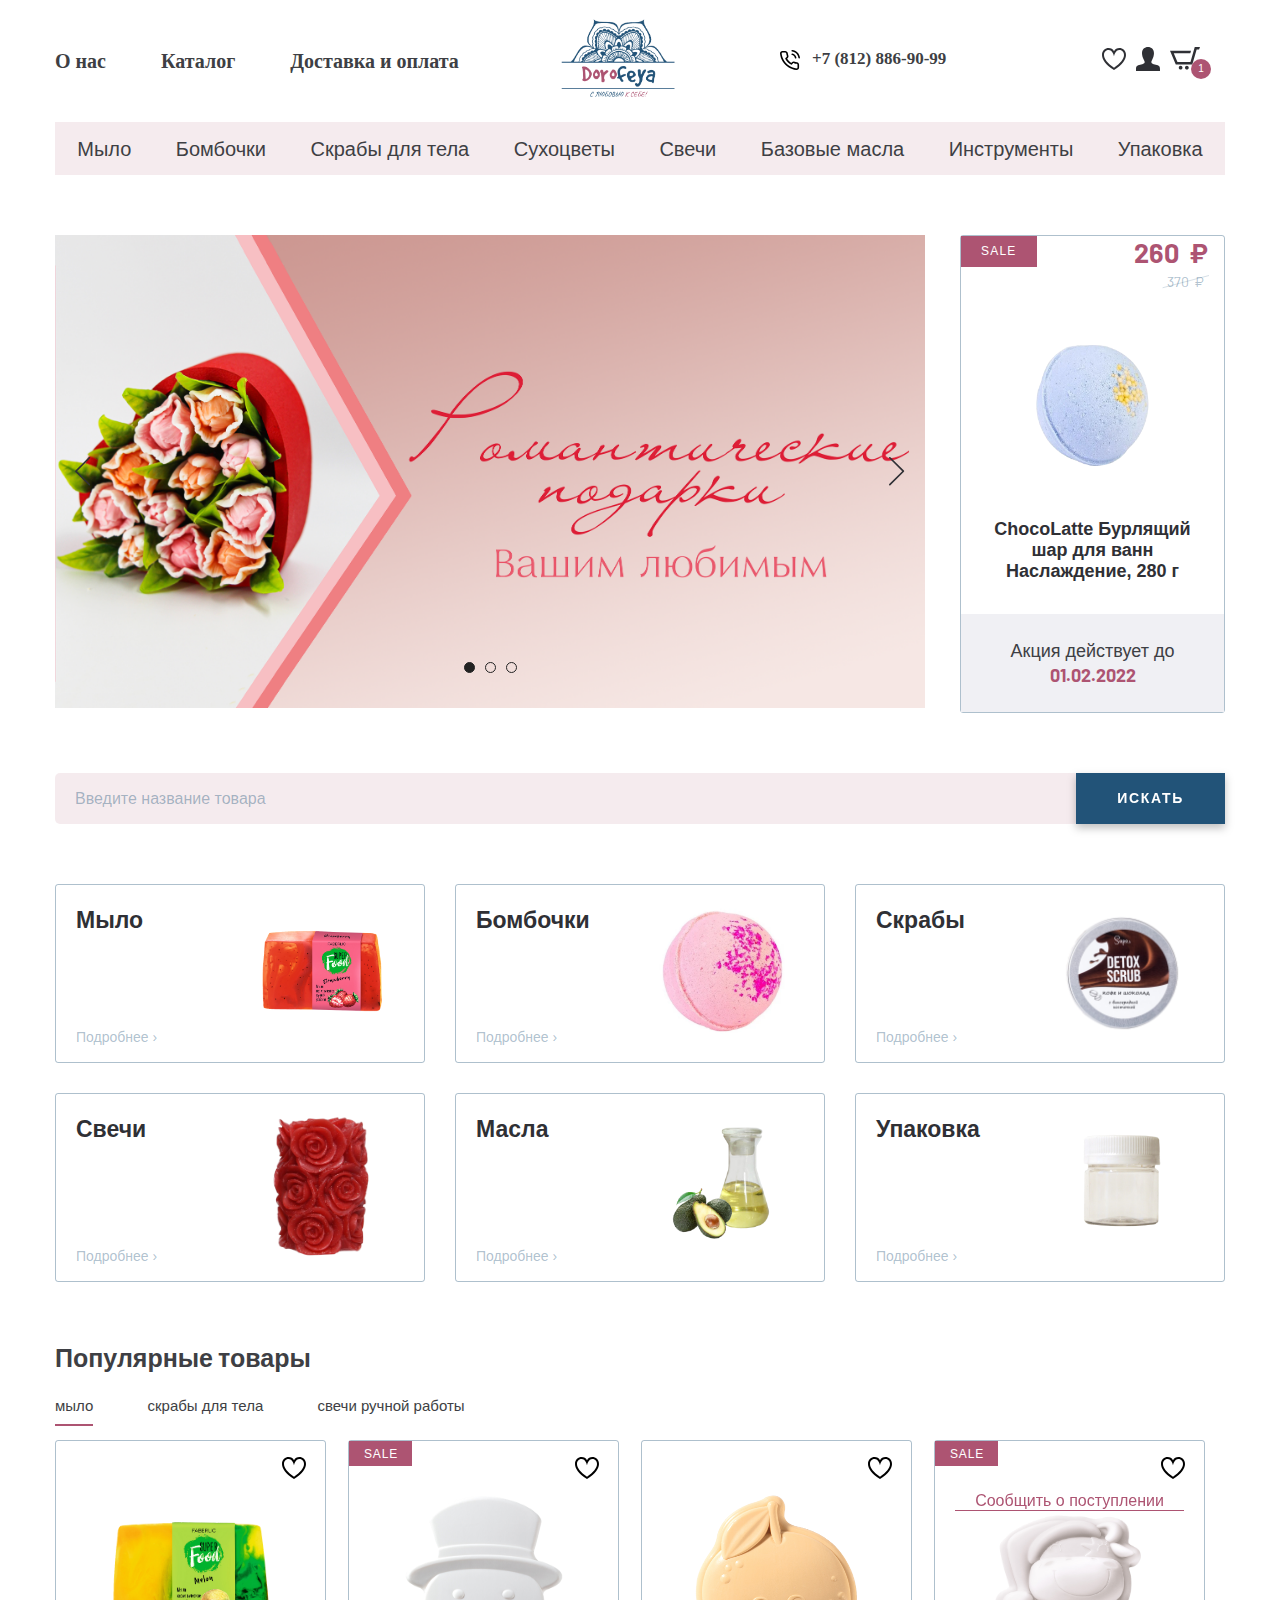
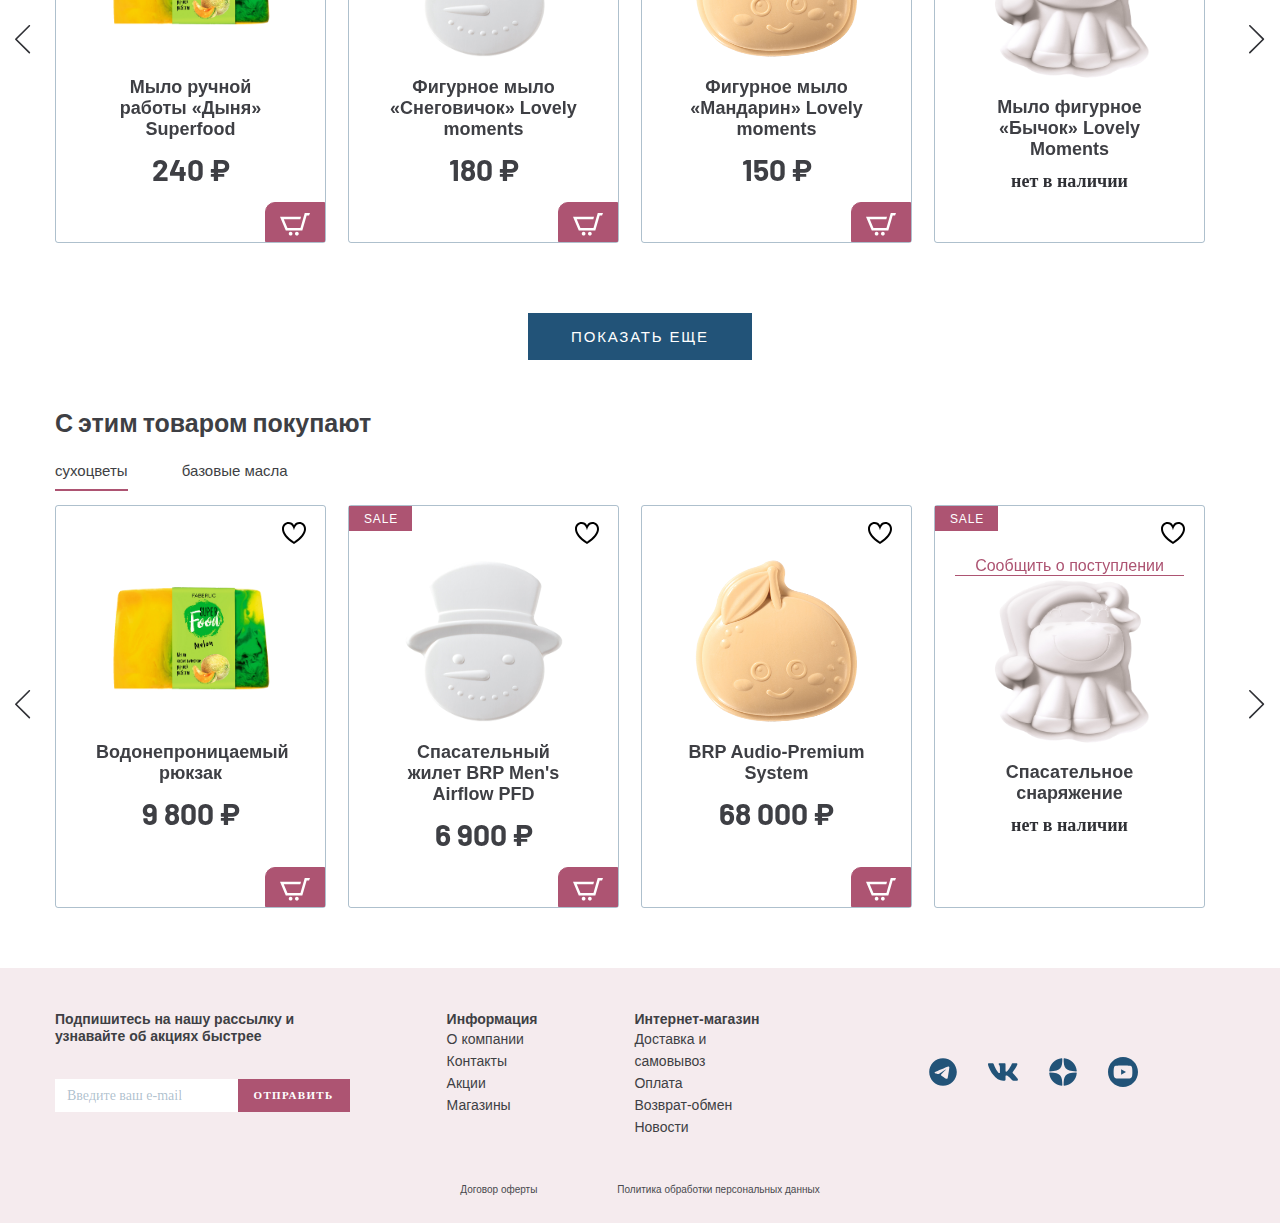
==== commit 147b58d1: "Добавление новых файлов" ====
--- a/index.html
+++ b/index.html
@@ -161,7 +161,7 @@
                   <a class="menu-categories__link" href="#">Скрабы для тела</a>
                 </li>
                 <li class="menu-categories__item">
-                  <a class="menu-categories__link" href="#">Травы</a>
+                  <a class="menu-categories__link" href="#">Сухоцветы</a>
                 </li>
                 <li class="menu-categories__item">
                   <a class="menu-categories__link" href="#">Свечи</a>
@@ -630,7 +630,7 @@
           <div class="products__inner">
             <div class="tabs-wrapper">
               <div class="tabs products__tabs mobile-overflow">
-                <a class="tab products__tab tab--active" href="#product-tab-1">травы</a>
+                <a class="tab products__tab tab--active" href="#product-tab-1">сухоцветы</a>
                 <a class="tab products__tab" href="#product-tab-2">базовые масла</a>
               </div>
             </div>
@@ -643,7 +643,9 @@
                         <button class="product-item__basket">
                           <img src="images/basket-color.svg" alt="">
                         </button>
-                        <a class="product-item__notify-link" href="#">Сообщить о поступлении</a>
+                        <div class="product-item__notify">
+                          <a class="product-item__notify-link" href="#">Сообщить о поступлении</a>
+                        </div>
                         <a class="product-item" href="#">
                           <p class="product-item__hover-text">
                             посмотреть товар
--- a/css/style.css
+++ b/css/style.css
@@ -526,7 +526,7 @@
 
 .product-item__wrapper.product-item__wrapper--list .product-item__hover-text {
   width: 50%;
-  left:25%;
+  left: 25%;
 }
 
 .product-item__wrapper:hover,
@@ -660,13 +660,19 @@
   font-weight: 700;
   font-size: 18px;
   line-height: 21px;
-  text-align: center;
   color: #2F3035;
+  display: flex;
+  justify-content: center;
+  align-items: center;
 }
 
 .product-item__wrapper.product-item__not-available .product-item__basket,
 .popular-item__wrapper.popular-item__not-available .popular-item__basket {
   display: none;
+}
+
+.product-item__notify {
+  
 }
 
 .product-item__notify-link,
@@ -686,9 +692,12 @@
   font-size: 16px;
   line-height: 19px;
   color: #ad5472;
-  position: absolute;
+  display: flex;
+  justify-content: center;
+  align-items: center;
+  /*position: absolute;
   bottom: 25px;
-  left: 40px;
+  left: 40px;*/
   border-bottom: 1px solid #ad5472;
 }
 
@@ -940,7 +949,6 @@
 }
 
 .catalog__inner-aside {
-  display: block;
   min-width: 290px;
   margin-right: 20px;
 }
--- a/css/media.css
+++ b/css/media.css
@@ -188,6 +188,23 @@
     margin-bottom: 15px;
   }
 
+
+}
+
+@media(max-width: 900px) {
+
+  .catalog__filter-btngrid,
+  .catalog__filter-btnline {
+    display: none;
+  }
+
+  .catalog__filter {
+    display: block;
+  }
+
+  .catalog__filter-btn {
+    margin-top: 25px;
+  }
 
 }
 
@@ -230,6 +247,17 @@
     display: none;
   }
 
+  .popular-item__hover-text,
+  .product-item__hover-text {
+    width: 80%;
+    left: 10%;
+  }
+
+  /*.product-item__wrapper.product-item__not-available .product-item__notify-link,
+  .popular-item__wrapper.popular-item__not-available .popular-item__notify-link {
+    left: 35%;
+  }*/
+
 }
 
 @media(max-width: 640px) {
@@ -277,7 +305,8 @@
   }
 
   .tabs-wrapper,
-  .breadcrumbs__inner {
+  .breadcrumbs__inner,
+  .filter-items__inner {
     overflow-x: scroll;
     overflow-y: hidden;
   }
@@ -369,6 +398,24 @@
 
 }
 
+/*@media(max-width: 600px) {
+
+  .product-item__wrapper.product-item__not-available .product-item__notify-link,
+  .popular-item__wrapper.popular-item__not-available .popular-item__notify-link {
+    left: 32%;
+  }
+
+}
+
+@media(max-width: 500px) {
+
+  .product-item__wrapper.product-item__not-available .product-item__notify-link,
+  .popular-item__wrapper.popular-item__not-available .popular-item__notify-link {
+    left: 29%;
+  }
+
+}*/
+
 @media(max-width: 420px) {
 
   .mobile-logo__img {
@@ -383,11 +430,10 @@
     font-size: 18px;
   }
 
-
-}
-
-@media(max-width: 320px) {
-
-  
-
-}+  .pagination-list__item {
+    margin: 0;
+  }
+
+
+}
+
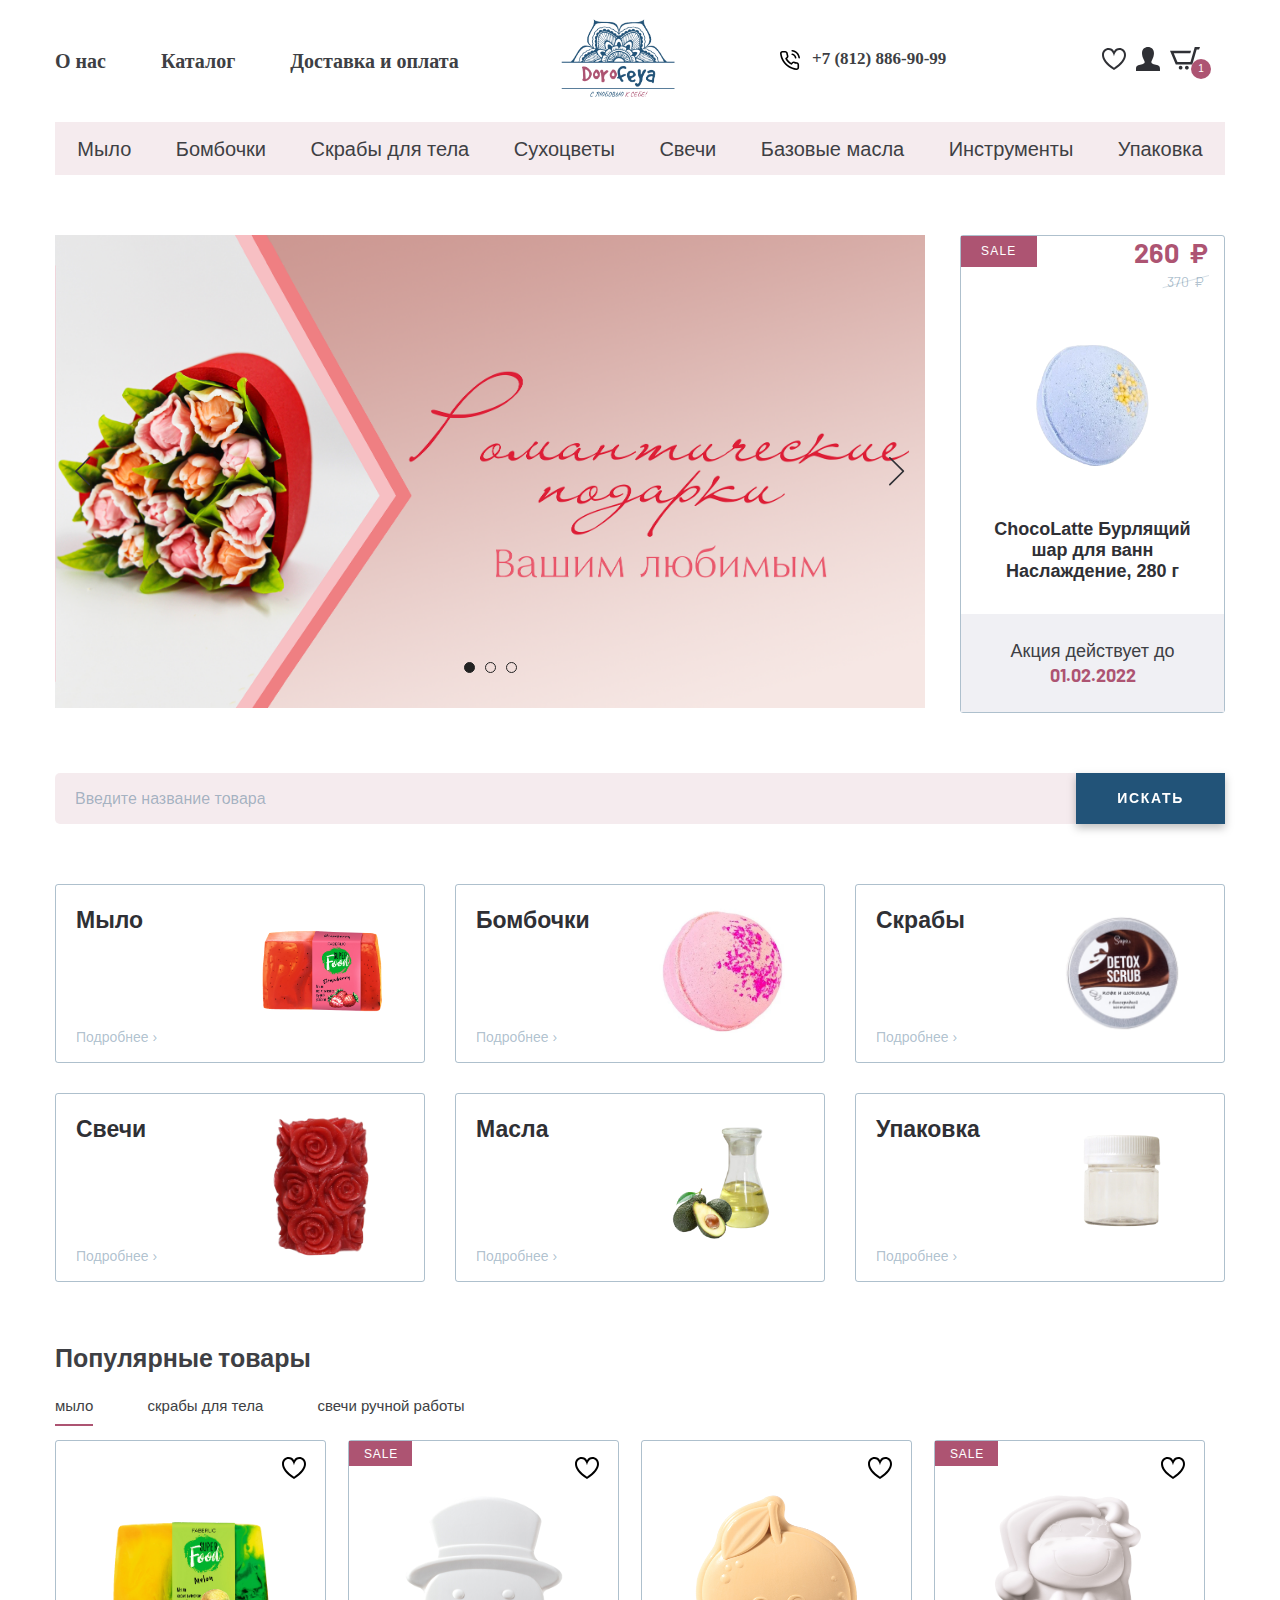
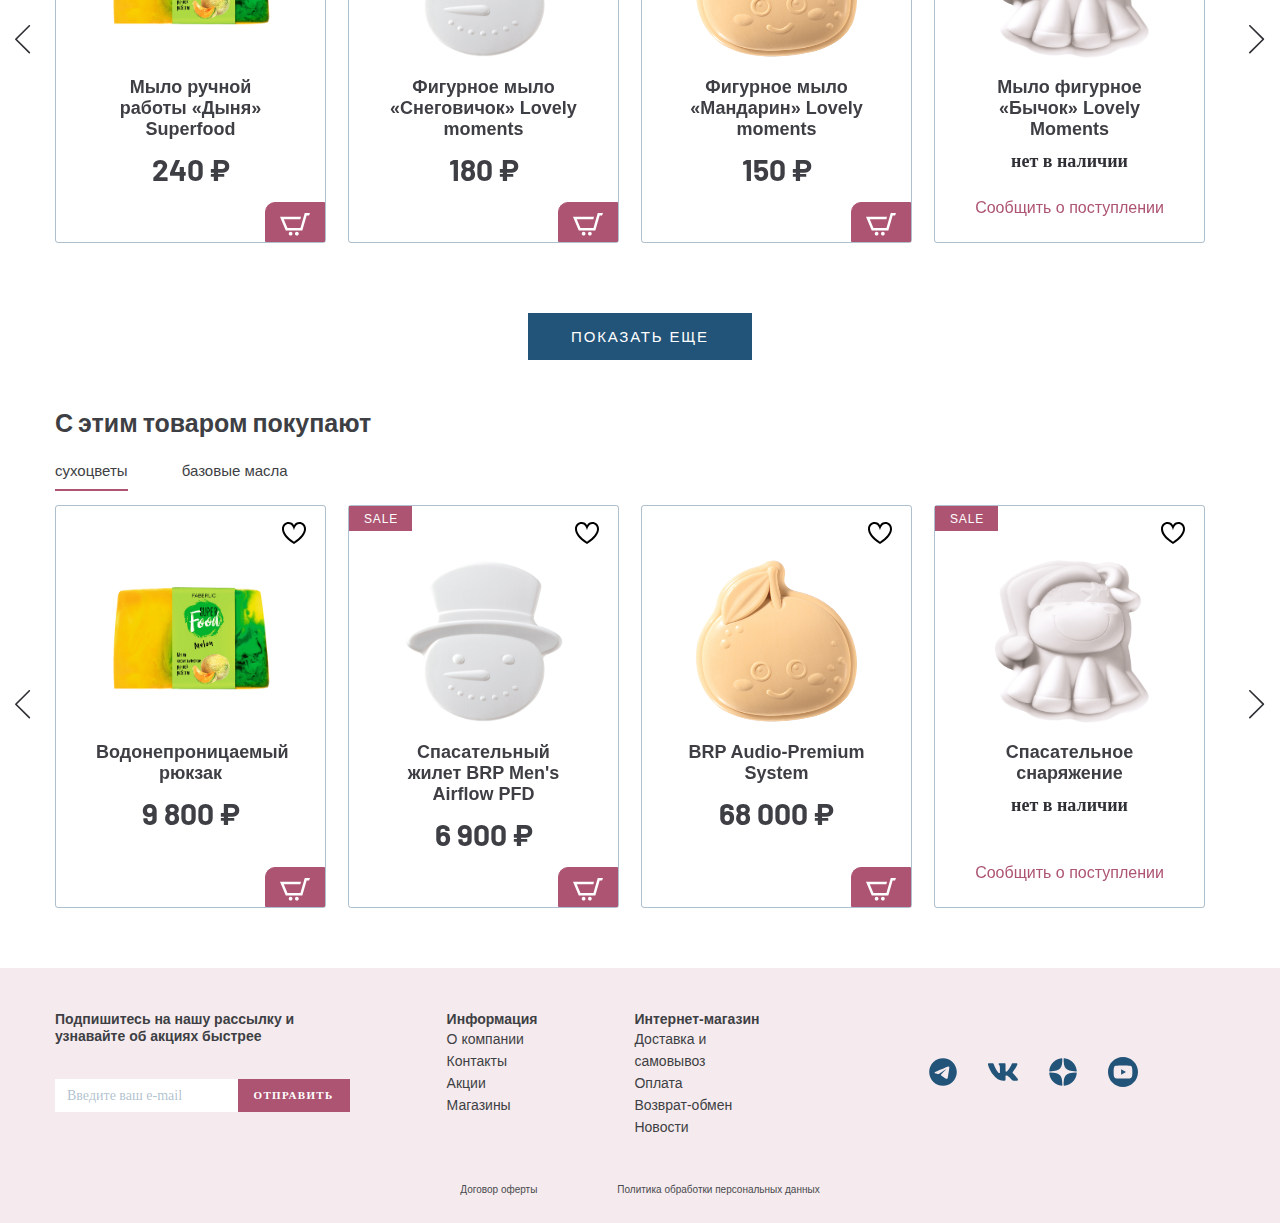
==== commit 5a34f4ce: "Адаптив страницы товара" ====
--- a/index.html
+++ b/index.html
@@ -643,9 +643,7 @@
                         <button class="product-item__basket">
                           <img src="images/basket-color.svg" alt="">
                         </button>
-                        <div class="product-item__notify">
-                          <a class="product-item__notify-link" href="#">Сообщить о поступлении</a>
-                        </div>
+                        <a class="product-item__notify-link" href="#">Сообщить о поступлении</a>
                         <a class="product-item" href="#">
                           <p class="product-item__hover-text">
                             посмотреть товар
--- a/css/style.css
+++ b/css/style.css
@@ -671,10 +671,6 @@
   display: none;
 }
 
-.product-item__notify {
-  
-}
-
 .product-item__notify-link,
 .popular-item__notify-link {
   display: none;
@@ -695,10 +691,10 @@
   display: flex;
   justify-content: center;
   align-items: center;
-  /*position: absolute;
+  position: absolute;
   bottom: 25px;
-  left: 40px;*/
-  border-bottom: 1px solid #ad5472;
+  left: 0;
+  right: 0;
 }
 
 .popular__more {
@@ -988,8 +984,8 @@
 .pagination-list__item.active {
   display: block;
   padding: 8px 15px;
-  border: 2px solid #B47EB2;
-  color: #B47EB2;
+  border: 2px solid #ad5472;
+  color: #ad5472;
   font-family: 'Barlow';
   font-style: normal;
   font-weight: 600;
@@ -1021,7 +1017,7 @@
 .aside-filter__tab.tab--active span {
   display: inline-block;
   padding-bottom: 7px;
-  border-bottom: 2px solid #B47EB2;
+  border-bottom: 2px solid #ad5472;
 }
 
 .aside-filter__item-drop {
@@ -1095,7 +1091,7 @@
 .jq-checkbox.checked,
 .jq-radio.checked {
   border: none;
-  background: #B47EB2;
+  background: #ad5472;
 }
 
 .jq-checkbox.checked .jq-checkbox__div {
@@ -1134,7 +1130,7 @@
 .irs--flat .irs-bar {
   top: 24px;
   height: 3px;
-  background-color: #B47EB2;
+  background-color: #ad5472;
 }
 
 .irs--flat .irs-from, .irs--flat .irs-to, .irs--flat .irs-single {
@@ -1149,7 +1145,7 @@
   font-family: 'Barlow', sans-serif;
   font-size: 14px;
   line-height: 17px;
-  color: #B47EB2;
+  color: #ad5472;
   text-shadow: none;
   background-color: transparent;
   border-radius: 0;
@@ -1180,14 +1176,14 @@
   top: 22px;
   width: 8px;
   height: 8px;
-  background-color: #B47EB2;
+  background-color: #ad5472;
   border-radius: 50%;
 }
 
 .irs--flat .irs-handle>i:first-child,
 .irs--flat .irs-handle.state_hover>i:first-child,
 .irs--flat .irs-handle:hover>i:first-child {
-  background-color: #B47EB2;
+  background-color: #ad5472;
 }
 
 .aside-filter__item-list {
@@ -1293,9 +1289,9 @@
   font-size: 14px;
   line-height: 17px;
   padding-top: 18px;
-  border-bottom: 1px solid #B47EB2;
+  border-bottom: 1px solid #ad5472;
   background-color: transparent;
-  color: #B47EB2;
+  color: #ad5472;
 }
 
 .filter-more__btn:hover {
@@ -1348,7 +1344,7 @@
 }
 
 .btn-checked .jq-checkbox.checked {
-  background: #B47EB2;
+  background: #ad5472;
   color: #fff;
 }
 
@@ -1385,7 +1381,7 @@
 }
 
 .filter-btn__choose--active {
-  background-color: #B47EB2;
+  background-color: #ad5472;
   color: #fff;
 }
 
@@ -1487,7 +1483,7 @@
 .product-card__link {
   font-size: 15px;
   line-height: 18px;
-  color: #B47EB2;
+  color: #ad5472;
 }
 
 .product-card__content {
@@ -1533,7 +1529,7 @@
 
 .product-card__tab.tab--active {
   opacity: 1;
-  border-bottom: 2px solid #B47EB2;
+  border-bottom: 2px solid #ad5472;
   font-weight: 700;
 }
 
@@ -1559,8 +1555,8 @@
 .product-card__more {
   font-size: 14px;
   line-height: 17px;
-  border-bottom: 1px solid #B47EB2;
-  color: #B47EB2;
+  border-bottom: 1px solid #ad5472;
+  color: #ad5472;
   margin-bottom: 40px;
 }
 
@@ -1573,7 +1569,7 @@
 }
 
 .product-card__btn-buy {
-  background-color: #B47EB2;
+  background-color: #ad5472;
   text-transform: uppercase;
   color: #fff;
   border: 2px solid transparent;
@@ -1588,8 +1584,12 @@
 
 .product-card__btn-buy:hover {
   background-color: #fff;
-  color: #B47EB2;
-  border: 2px solid #B47EB2;
+  color: #ad5472;
+  border: 2px solid #ad5472;
+}
+
+.product-card__btn-mobile {
+  display: none;
 }
 
 .jq-ry-container {
@@ -1614,7 +1614,7 @@
 }
 
 .card__tab.tab--active {
-  border-bottom: 2px solid #B47EB2;
+  border-bottom: 2px solid #ad5472;
   opacity: 1;
 }
 
@@ -1680,7 +1680,7 @@
 }
 
 .card__list-button button {
-  background: #B47EB2;
+  background: #ad5472;
   border: 2px solid transparent;
   border-radius: 3px;
   padding: 10px 40px;
@@ -1694,8 +1694,8 @@
 
 .card__list-button:hover button {
   background-color: #fff;
-  color: #B47EB2;
-  border: 2px solid #B47EB2;
+  color: #ad5472;
+  border: 2px solid #ad5472;
 }
 
 /* Дотсы для слайдера товаров */
--- a/css/media.css
+++ b/css/media.css
@@ -49,6 +49,18 @@
     margin-right: 10px;
   }
 
+  .product-card__inner {
+    flex-wrap: wrap;
+  }
+
+  .product-card__img-box {
+    width: 100%;
+  }
+
+  .product-card__content {
+    width: 100%;
+    margin: 50px 30px 0;
+  }
 
 }
 
@@ -74,7 +86,6 @@
   .footer__top-item {
     margin-bottom: 25px;
   }
-
 
 
 }
@@ -187,6 +198,12 @@
   .sale-item__title {
     margin-bottom: 15px;
   }
+
+  .card__input-search {
+    margin-right: 0;
+  }
+
+  
 
 
 }
@@ -253,10 +270,6 @@
     left: 10%;
   }
 
-  /*.product-item__wrapper.product-item__not-available .product-item__notify-link,
-  .popular-item__wrapper.popular-item__not-available .popular-item__notify-link {
-    left: 35%;
-  }*/
 
 }
 
@@ -395,26 +408,60 @@
     margin: 10px 0;
   }
 
-
-}
-
-/*@media(max-width: 600px) {
-
-  .product-item__wrapper.product-item__not-available .product-item__notify-link,
-  .popular-item__wrapper.popular-item__not-available .popular-item__notify-link {
-    left: 32%;
-  }
-
-}
-
-@media(max-width: 500px) {
-
-  .product-item__wrapper.product-item__not-available .product-item__notify-link,
-  .popular-item__wrapper.popular-item__not-available .popular-item__notify-link {
-    left: 29%;
-  }
-
-}*/
+  .product-card__content {
+    margin-top: 0;
+    order: -1;
+  }
+
+  .product-card__title {
+    font-size: 20px;
+    line-height: 26px;
+  }
+
+  .product-card__code {
+    font-size: 13px;
+    line-height: 16px;
+  }
+
+  .product-card__buttons a+a {
+    margin-left: 10px;
+  }
+
+  .product-card__img {
+    width: 85%;
+  }
+
+  .product-card__price-old {
+    font-size: 24px;
+    line-height: 30px;
+  }
+
+  .product-card__price-new {
+    font-size: 30px;
+    line-height: 38px;
+  }
+
+  .product-card__link {
+    font-size: 14px;
+    line-height: 17px;
+  }
+
+  .product-card__tabs {
+    display: none;
+  }
+
+  .product-card__btn {
+    margin: 0 auto;
+  }
+
+  .product-card__btn-mobile {
+    display: block;
+    margin-top: 30px;
+  }
+
+
+}
+
 
 @media(max-width: 420px) {
 
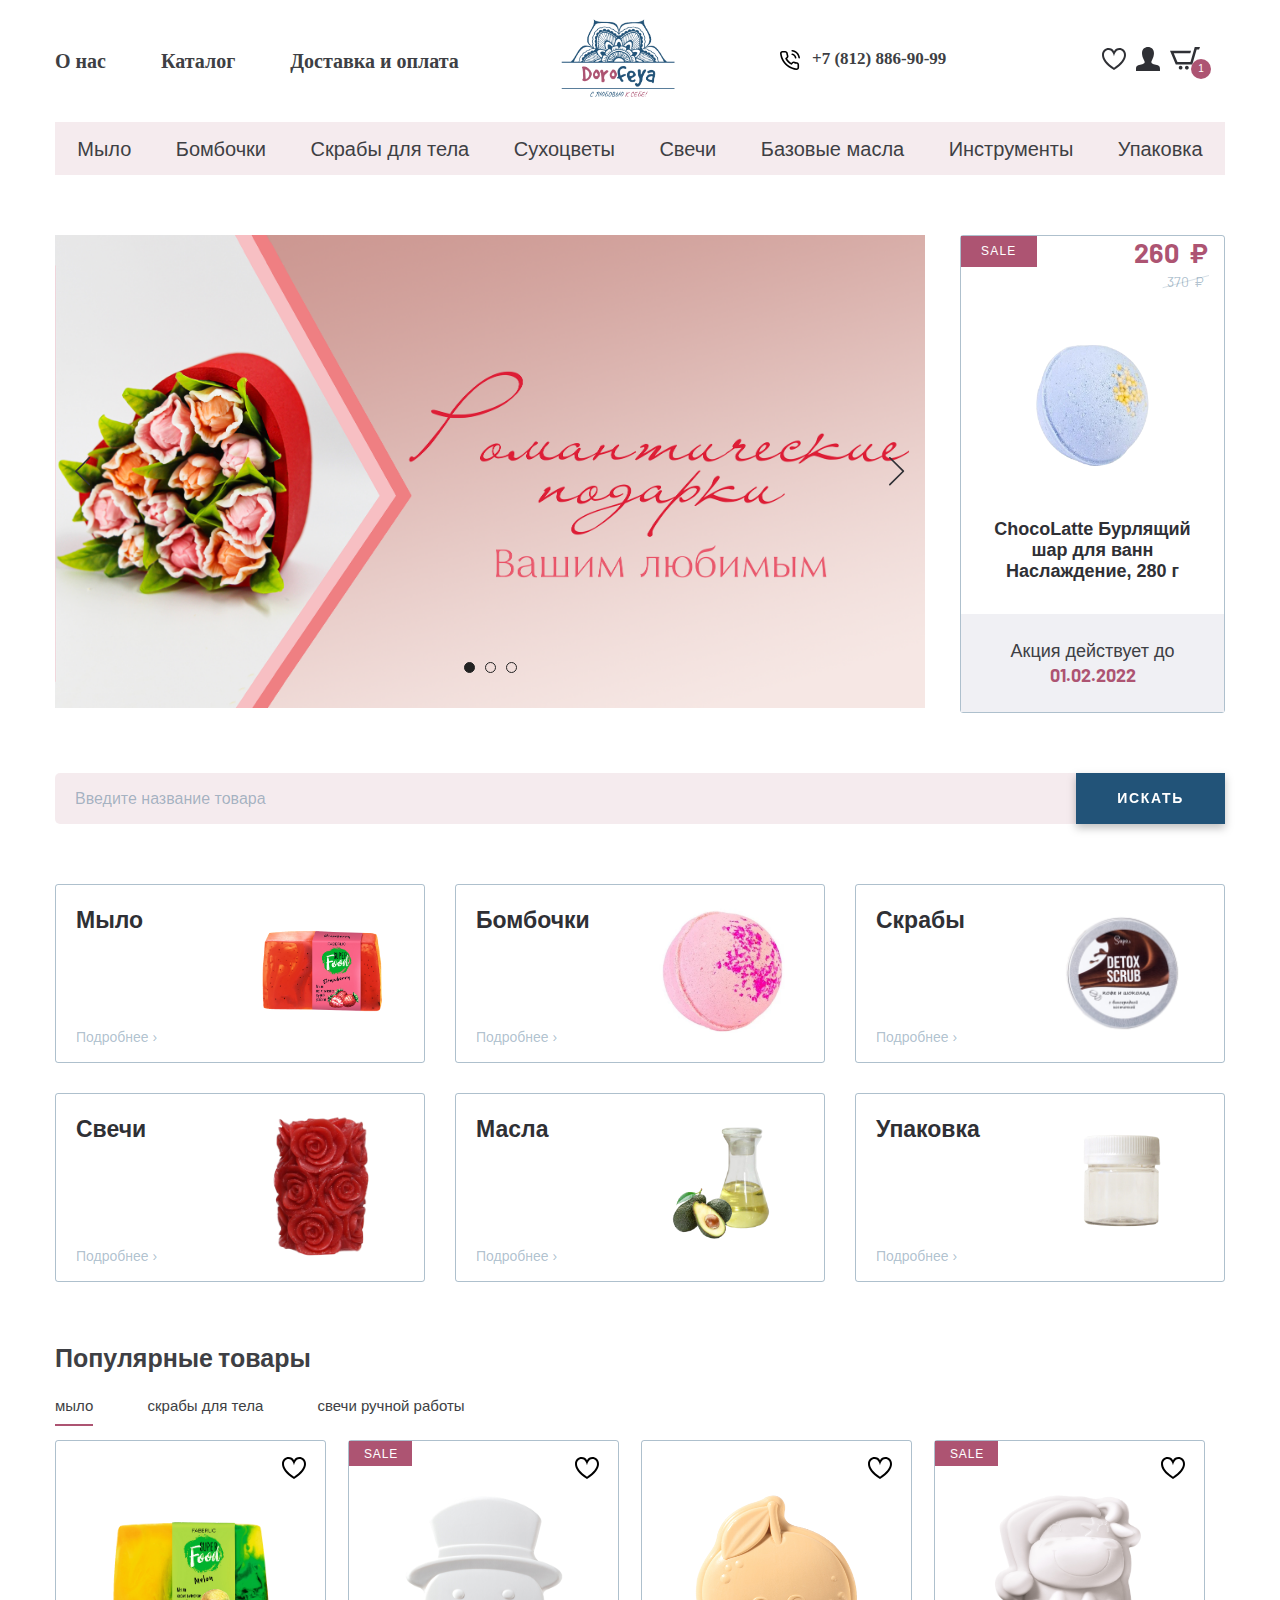
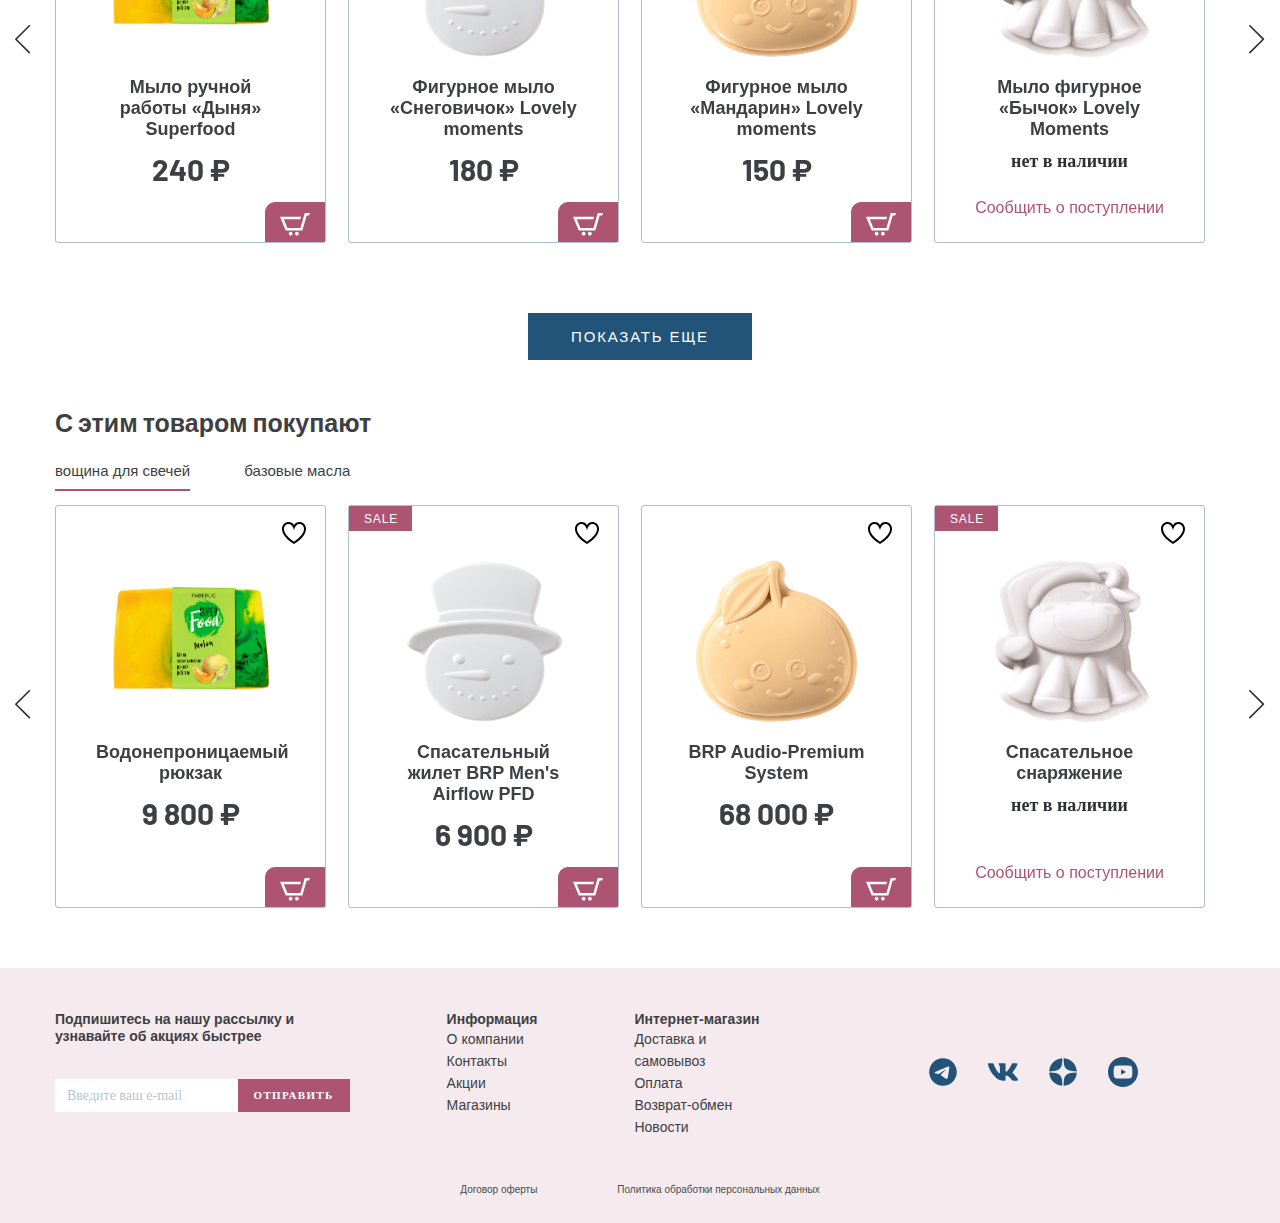
==== commit dee06b88: "адаптив раздела самовывоз" ====
--- a/index.html
+++ b/index.html
@@ -630,7 +630,7 @@
           <div class="products__inner">
             <div class="tabs-wrapper">
               <div class="tabs products__tabs mobile-overflow">
-                <a class="tab products__tab tab--active" href="#product-tab-1">сухоцветы</a>
+                <a class="tab products__tab tab--active" href="#product-tab-1">вощина для свечей</a>
                 <a class="tab products__tab" href="#product-tab-2">базовые масла</a>
               </div>
             </div>
--- a/css/style.css
+++ b/css/style.css
@@ -44,12 +44,6 @@
 
 .page-section {
   margin-bottom: 60px;
-}
-
-.title {
-  color: #2F3035;
-  font-size: 20px;
-  line-height: 24px;
 }
 
 .header__top-inner {
@@ -1653,6 +1647,12 @@
   display: flex;
 }
 
+.card-list__item-title {
+  color: #2F3035;
+  font-size: 20px;
+  line-height: 24px;
+}
+
 .card__list-address {
   width: 219px;
   margin-right: 81px;
--- a/css/media.css
+++ b/css/media.css
@@ -203,7 +203,12 @@
     margin-right: 0;
   }
 
-  
+  .card__top-line label {
+    display: block;
+    width: 100%;
+    margin-bottom: 25px;
+    margin-left: 0;
+  }
 
 
 }
@@ -221,6 +226,35 @@
 
   .catalog__filter-btn {
     margin-top: 25px;
+  }
+
+  .card__list-item {
+    display: block;
+  }
+
+  .card__list-item div {
+    width: 100%;
+    margin-bottom: 15px;
+    display: flex;
+    justify-content: center;
+  }
+
+  .workhours span {
+    justify-content: center;
+    padding: 0 5px;
+  }
+
+  .card-list__item-title {
+    display: none;
+  }
+
+}
+
+@media(max-width: 800px) {
+
+  .card__tab {
+    font-size: 17px;
+    line-height: 21px;
   }
 
 }
@@ -269,7 +303,7 @@
     width: 80%;
     left: 10%;
   }
-
+  
 
 }
 
@@ -319,7 +353,8 @@
 
   .tabs-wrapper,
   .breadcrumbs__inner,
-  .filter-items__inner {
+  .filter-items__inner,
+  .card__tabs-box {
     overflow-x: scroll;
     overflow-y: hidden;
   }
@@ -327,6 +362,19 @@
   .mobile-overflow {
     width: 700px;
     padding: 12px 0;
+  }
+
+  .card__tabs-box {
+    margin-bottom: 20px;
+  }
+
+  .card__tab-form {
+    margin-top: 30px;
+  }
+
+  .card__label-search {
+    font-size: 16px;
+    line-height: 20px;
   }
 
   .footer__top-inner {
@@ -481,6 +529,24 @@
     margin: 0;
   }
 
-
-}
-
+  .card__list-item div {
+    justify-content: start;
+    flex-wrap: wrap;
+  }
+
+  .workhours span {
+    padding-left: 0;
+  }
+
+}
+
+@media(max-width: 340px) {
+
+  .card__input-search {
+    margin: 17px 85px 50px 0;
+  }
+
+}
+
+
+
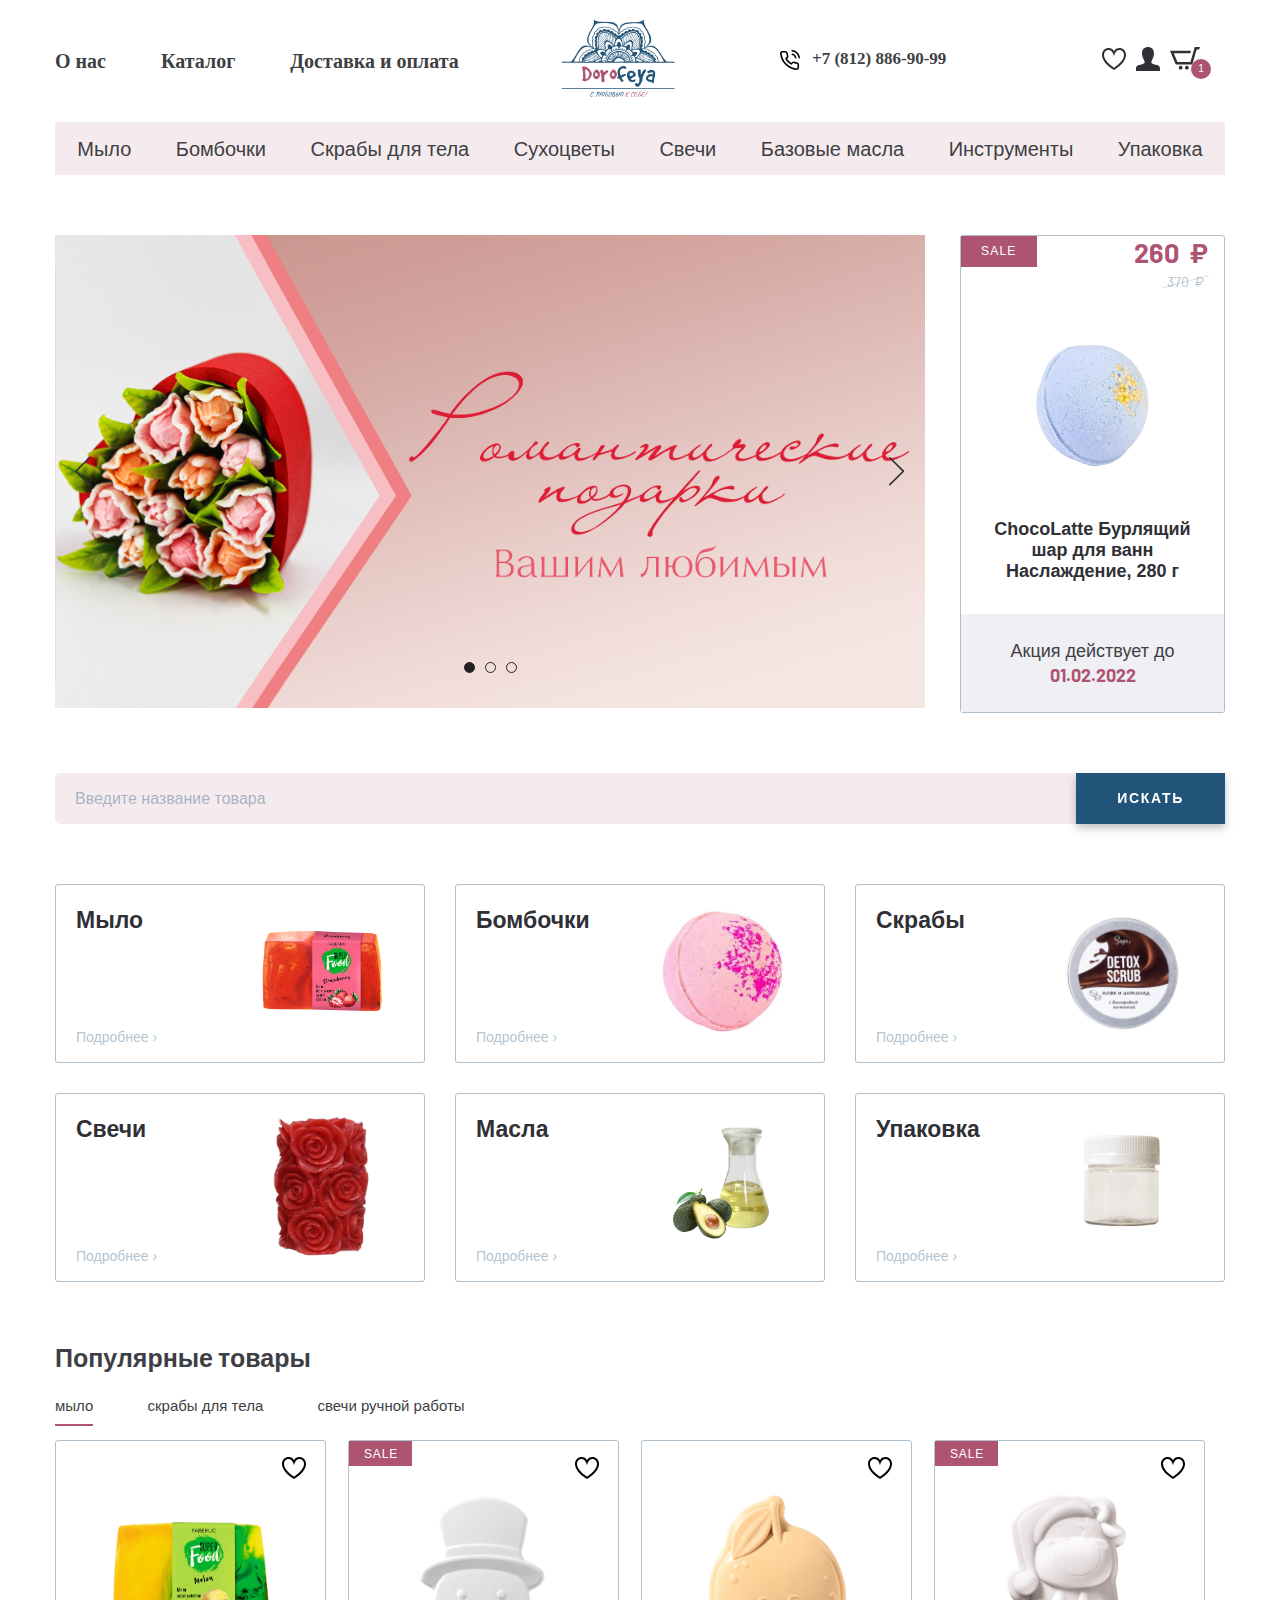
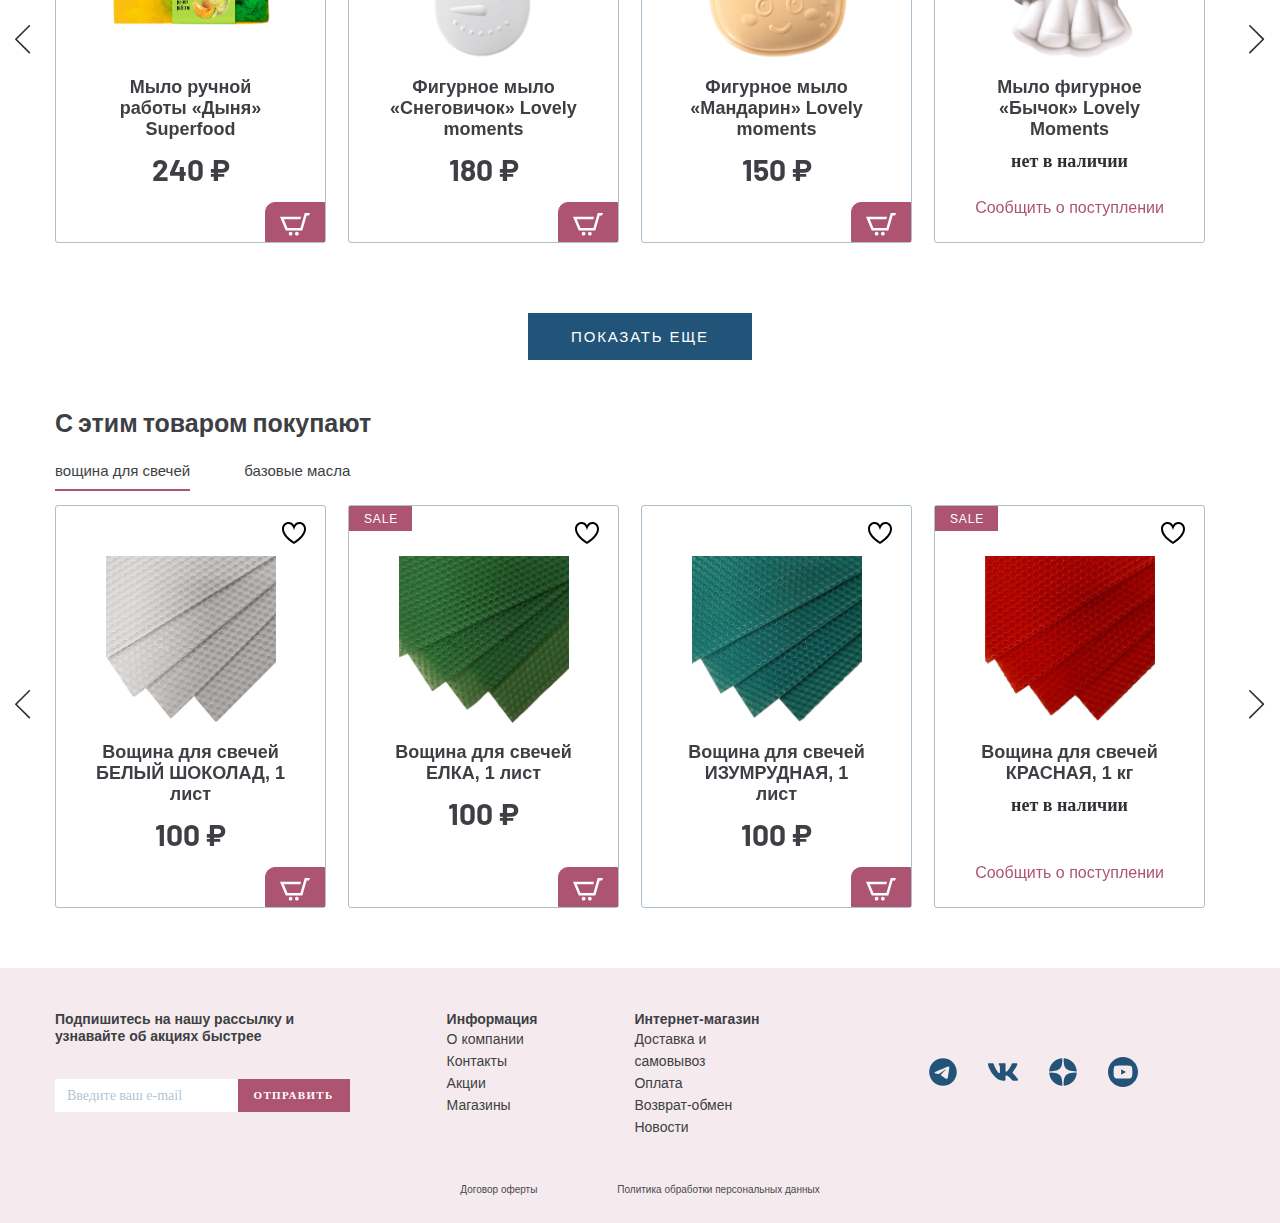
==== commit ad924670: "Завершение адаптива/верстки" ====
--- a/index.html
+++ b/index.html
@@ -96,7 +96,7 @@
           </a>
         </li>
         <li class="menu-mobile__item">
-          <a class="menu-mobile__link" href="#">
+          <a class="menu-mobile__link" href="catalog.html">
             <img class="menu-mobile__img" src="../images/sale.svg" alt="">
             <p>Каталог</p>
           </a>
@@ -648,9 +648,9 @@
                           <p class="product-item__hover-text">
                             посмотреть товар
                           </p>
-                          <img class="product-item__img" src="images/content/product-1.png" alt="Водонепроницаемый рюкзак">
-                          <h4 class="product-item__title">Водонепроницаемый рюкзак</h4>
-                          <p class="price product-item__price">9 800</p>
+                          <img class="product-item__img" src="images/content/product-21.png" alt="Вощина для свечей БЕЛЫЙ ШОКОЛАД, 1 лист">
+                          <h4 class="product-item__title">Вощина для свечей БЕЛЫЙ ШОКОЛАД, 1 лист</h4>
+                          <p class="price product-item__price">100</p>
                           <p class="product-item__notify-text">нет в наличии</p>
                         </a>
                       </div>
@@ -666,10 +666,10 @@
                           <p class="product-item__hover-text">
                             посмотреть товар
                           </p>
-                          <img class="product-item__img" src="images/content/product-2.png"
-                            alt="Спасательный жилет BRP Men's Airflow PFD">
-                          <h4 class="product-item__title">Спасательный жилет BRP Men's Airflow PFD</h4>
-                          <p class="price product-item__price">6 900</p>
+                          <img class="product-item__img" src="images/content/product-22.png"
+                            alt="Вощина для свечей ЕЛКА, 1 лист">
+                          <h4 class="product-item__title">Вощина для свечей ЕЛКА, 1 лист</h4>
+                          <p class="price product-item__price">100</p>
                           <p class="product-item__notify-text">нет в наличии</p>
                         </a>
                       </div>
@@ -685,9 +685,9 @@
                           <p class="product-item__hover-text">
                             посмотреть товар
                           </p>
-                          <img class="product-item__img" src="images/content/product-3.png" alt="BRP Audio-Premium System">
-                          <h4 class="product-item__title">BRP Audio-Premium System</h4>
-                          <p class="price product-item__price">68 000</p>
+                          <img class="product-item__img" src="images/content/product-23.png" alt="Вощина для свечей ИЗУМРУДНАЯ, 1 лист">
+                          <h4 class="product-item__title">Вощина для свечей ИЗУМРУДНАЯ, 1 лист</h4>
+                          <p class="price product-item__price">100</p>
                           <p class="product-item__notify-text">нет в наличии</p>
                         </a>
                       </div>
@@ -703,9 +703,9 @@
                           <p class="product-item__hover-text">
                             посмотреть товар
                           </p>
-                          <img class="product-item__img" src="images/content/product-4.png" alt="Спасательное снаряжение">
-                          <h4 class="product-item__title">Спасательное снаряжение</h4>
-                          <p class="price product-item__price">9 800</p>
+                          <img class="product-item__img" src="images/content/product-24.png" alt="Вощина для свечей КРАСНАЯ, 1 кг">
+                          <h4 class="product-item__title">Вощина для свечей КРАСНАЯ, 1 кг</h4>
+                          <p class="price product-item__price">990</p>
                           <p class="product-item__notify-text">нет в наличии</p>
                         </a>
                       </div>
@@ -721,10 +721,10 @@
                           <p class="product-item__hover-text">
                             посмотреть товар
                           </p>
-                          <img class="product-item__img" src="images/content/product-5.png"
-                            alt="BRP Audio-портативная система">
-                          <h4 class="product-item__title">BRP Audio-портативная система</h4>
-                          <p class="price product-item__price">9 800</p>
+                          <img class="product-item__img" src="images/content/product-25.png"
+                            alt="Вощина для свечей СИНЯЯ, 1 лист">
+                          <h4 class="product-item__title">Вощина для свечей СИНЯЯ, 1 лист</h4>
+                          <p class="price product-item__price">100</p>
                           <p class="product-item__notify-text">нет в наличии</p>
                         </a>
                       </div>
@@ -740,9 +740,9 @@
                           <p class="product-item__hover-text">
                             посмотреть товар
                           </p>
-                          <img class="product-item__img" src="images/content/product-6.png" alt="Garmin Echomap Plus 62cv">
-                          <h4 class="product-item__title">Garmin Echomap Plus 62cv</h4>
-                          <p class="price product-item__price">45 800</p>
+                          <img class="product-item__img" src="images/content/product-26.png" alt="Вощина для свечей СЛИВОВАЯ, 1 кг">
+                          <h4 class="product-item__title">Вощина для свечей СЛИВОВАЯ, 1 кг</h4>
+                          <p class="price product-item__price">1 075</p>
                           <p class="product-item__notify-text">нет в наличии</p>
                         </a>
                       </div>
@@ -758,9 +758,9 @@
                           <p class="product-item__hover-text">
                             посмотреть товар
                           </p>
-                          <img class="product-item__img" src="images/content/product-7.png" alt="RF D.E.S.S.TM Key">
-                          <h4 class="product-item__title">RF D.E.S.S.TM Key</h4>
-                          <p class="price product-item__price">9 800</p>
+                          <img class="product-item__img" src="images/content/product-27.png" alt="Вощина для свечей РОЗОВАЯ, 1 лист">
+                          <h4 class="product-item__title">Вощина для свечей РОЗОВАЯ, 1 лист</h4>
+                          <p class="price product-item__price">100</p>
                           <p class="product-item__notify-text">нет в наличии</p>
                         </a>
                       </div>
@@ -776,9 +776,27 @@
                           <p class="product-item__hover-text">
                             посмотреть товар
                           </p>
-                          <img class="product-item__img" src="images/content/product-8.png" alt="Мужской костюм 3мм">
-                          <h4 class="product-item__title">Мужской костюм 3мм</h4>
-                          <p class="price product-item__price">7 000</p>
+                          <img class="product-item__img" src="images/content/product-28.png" alt="Вощина для свечей ФИОЛЕТОВАЯ, 1 лист">
+                          <h4 class="product-item__title">Вощина для свечей ФИОЛЕТОВАЯ, 1 лист</h4>
+                          <p class="price product-item__price">100</p>
+                          <p class="product-item__notify-text">нет в наличии</p>
+                        </a>
+                      </div>
+                    </div>
+                    <div class="product-slider__item">
+                      <div class="product-item__wrapper">
+                        <button class="product-item__favorite"></button>
+                        <button class="product-item__basket">
+                          <img src="images/basket-color.svg" alt="">
+                        </button>
+                        <a class="product-item__notify-link" href="#">Сообщить о поступлении</a>
+                        <a class="product-item" href="#">
+                          <p class="product-item__hover-text">
+                            посмотреть товар
+                          </p>
+                          <img class="product-item__img" src="images/content/product-29.png" alt="Вощина для свечей ЧЕРНАЯ, 1 лист">
+                          <h4 class="product-item__title">Вощина для свечей ЧЕРНАЯ, 1 лист</h4>
+                          <p class="price product-item__price">100</p>
                           <p class="product-item__notify-text">нет в наличии</p>
                         </a>
                       </div>
@@ -798,9 +816,9 @@
                           <p class="product-item__hover-text">
                             посмотреть товар
                           </p>
-                          <img class="product-item__img" src="images/content/product-1.png" alt="Водонепроницаемый рюкзак">
-                          <h4 class="product-item__title">Водонепроницаемый рюкзак</h4>
-                          <p class="price product-item__price">9 800</p>
+                          <img class="product-item__img" src="images/content/product-30.png" alt="Масло авокадо рафинированное, 50 мл">
+                          <h4 class="product-item__title">Масло авокадо, 50 мл</h4>
+                          <p class="price product-item__price">265</p>
                           <p class="product-item__notify-text">нет в наличии</p>
                         </a>
                       </div>
@@ -816,10 +834,10 @@
                           <p class="product-item__hover-text">
                             посмотреть товар
                           </p>
-                          <img class="product-item__img" src="images/content/product-2.png"
-                            alt="Спасательный жилет BRP Men's Airflow PFD">
-                          <h4 class="product-item__title">Спасательный жилет BRP Men's Airflow PFD</h4>
-                          <p class="price product-item__price">6 900</p>
+                          <img class="product-item__img" src="images/content/product-31.png"
+                            alt="Масло вишневой косточки нерафинированное, 50 мл">
+                          <h4 class="product-item__title">Масло вишневой косточки, 50 мл</h4>
+                          <p class="price product-item__price">575</p>
                           <p class="product-item__notify-text">нет в наличии</p>
                         </a>
                       </div>
@@ -835,9 +853,9 @@
                           <p class="product-item__hover-text">
                             посмотреть товар
                           </p>
-                          <img class="product-item__img" src="images/content/product-3.png" alt="BRP Audio-Premium System">
-                          <h4 class="product-item__title">BRP Audio-Premium System</h4>
-                          <p class="price product-item__price">68 000</p>
+                          <img class="product-item__img" src="images/content/product-32.png" alt="Масло арганы нерафинированное, 25 мл">
+                          <h4 class="product-item__title">Масло арганы, 25 мл</h4>
+                          <p class="price product-item__price">415</p>
                           <p class="product-item__notify-text">нет в наличии</p>
                         </a>
                       </div>
@@ -853,9 +871,9 @@
                           <p class="product-item__hover-text">
                             посмотреть товар
                           </p>
-                          <img class="product-item__img" src="images/content/product-4.png" alt="Спасательное снаряжение">
-                          <h4 class="product-item__title">Спасательное снаряжение</h4>
-                          <p class="price product-item__price">9 800</p>
+                          <img class="product-item__img" src="images/content/product-33.png" alt="Масло арбузное нерафинированное, 50 мл">
+                          <h4 class="product-item__title">Масло арбузное, 50 мл</h4>
+                          <p class="price product-item__price">205</p>
                           <p class="product-item__notify-text">нет в наличии</p>
                         </a>
                       </div>
@@ -871,64 +889,10 @@
                           <p class="product-item__hover-text">
                             посмотреть товар
                           </p>
-                          <img class="product-item__img" src="images/content/product-5.png"
-                            alt="BRP Audio-портативная система">
-                          <h4 class="product-item__title">BRP Audio-портативная система</h4>
-                          <p class="price product-item__price">9 800</p>
-                          <p class="product-item__notify-text">нет в наличии</p>
-                        </a>
-                      </div>
-                    </div>
-                    <div class="product-slider__item">
-                      <div class="product-item__wrapper">
-                        <button class="product-item__favorite"></button>
-                        <button class="product-item__basket">
-                          <img src="images/basket-color.svg" alt="">
-                        </button>
-                        <a class="product-item__notify-link" href="#">Сообщить о поступлении</a>
-                        <a class="product-item" href="#">
-                          <p class="product-item__hover-text">
-                            посмотреть товар
-                          </p>
-                          <img class="product-item__img" src="images/content/product-6.png" alt="Garmin Echomap Plus 62cv">
-                          <h4 class="product-item__title">Garmin Echomap Plus 62cv</h4>
-                          <p class="price product-item__price">45 800</p>
-                          <p class="product-item__notify-text">нет в наличии</p>
-                        </a>
-                      </div>
-                    </div>
-                    <div class="product-slider__item">
-                      <div class="product-item__wrapper product-item__not-available">
-                        <button class="product-item__favorite"></button>
-                        <button class="product-item__basket">
-                          <img src="images/basket-color.svg" alt="">
-                        </button>
-                        <a class="product-item__notify-link" href="#">Сообщить о поступлении</a>
-                        <a class="product-item product-item--sale" href="#">
-                          <p class="product-item__hover-text">
-                            посмотреть товар
-                          </p>
-                          <img class="product-item__img" src="images/content/product-7.png" alt="RF D.E.S.S.TM Key">
-                          <h4 class="product-item__title">RF D.E.S.S.TM Key</h4>
-                          <p class="price product-item__price">9 800</p>
-                          <p class="product-item__notify-text">нет в наличии</p>
-                        </a>
-                      </div>
-                    </div>
-                    <div class="product-slider__item">
-                      <div class="product-item__wrapper">
-                        <button class="product-item__favorite"></button>
-                        <button class="product-item__basket">
-                          <img src="images/basket-color.svg" alt="">
-                        </button>
-                        <a class="product-item__notify-link" href="#">Сообщить о поступлении</a>
-                        <a class="product-item" href="#">
-                          <p class="product-item__hover-text">
-                            посмотреть товар
-                          </p>
-                          <img class="product-item__img" src="images/content/product-8.png" alt="Мужской костюм 3мм">
-                          <h4 class="product-item__title">Мужской костюм 3мм</h4>
-                          <p class="price product-item__price">7 000</p>
+                          <img class="product-item__img" src="images/content/product-34.png"
+                            alt="Масло абрикосовой косточки нерафинированное, 100 мл">
+                          <h4 class="product-item__title">Масло абрикосовой косточки, 100 мл</h4>
+                          <p class="price product-item__price">270</p>
                           <p class="product-item__notify-text">нет в наличии</p>
                         </a>
                       </div>
--- a/css/style.css
+++ b/css/style.css
@@ -1437,6 +1437,10 @@
   justify-content: space-between;
 }
 
+.product-card__img {
+  width: 500px;
+}
+
 .product-card__img-box {
   font-family: 'Barlow', sans-serif;
   width: 500px;
